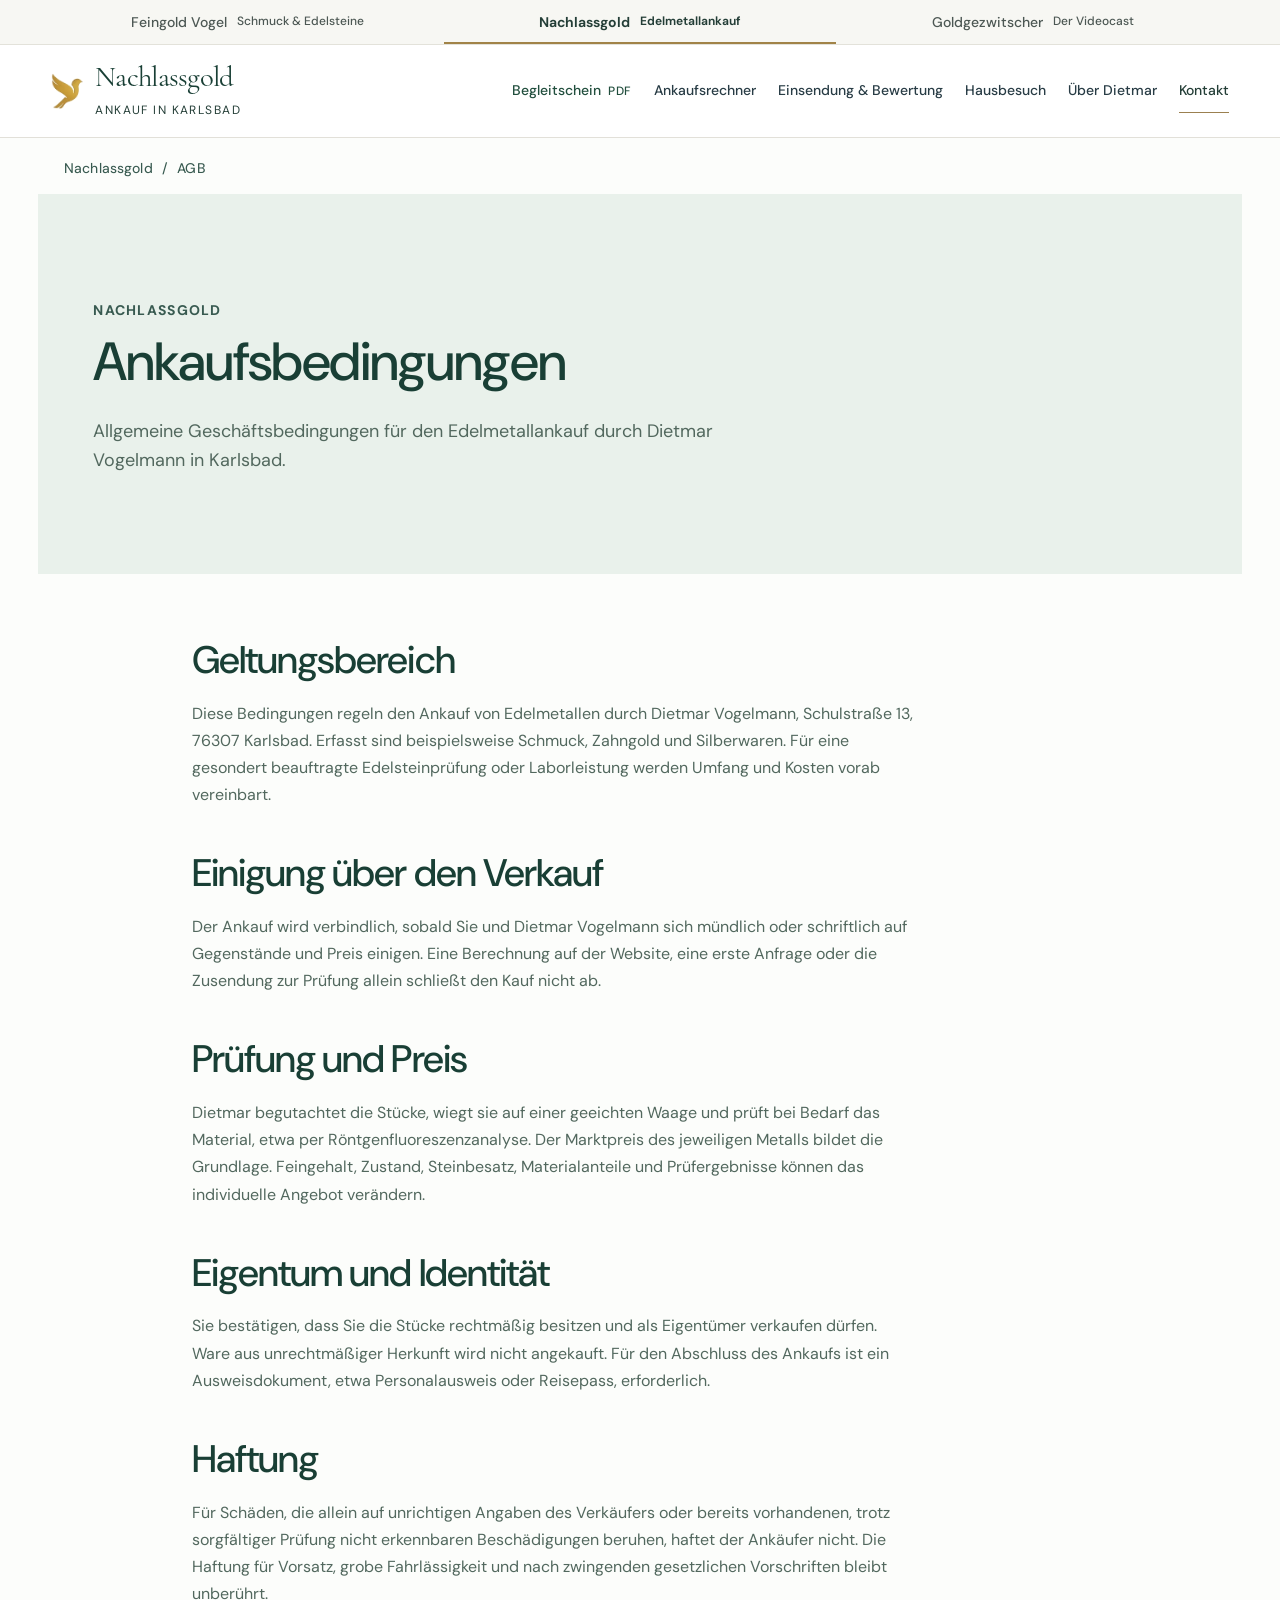
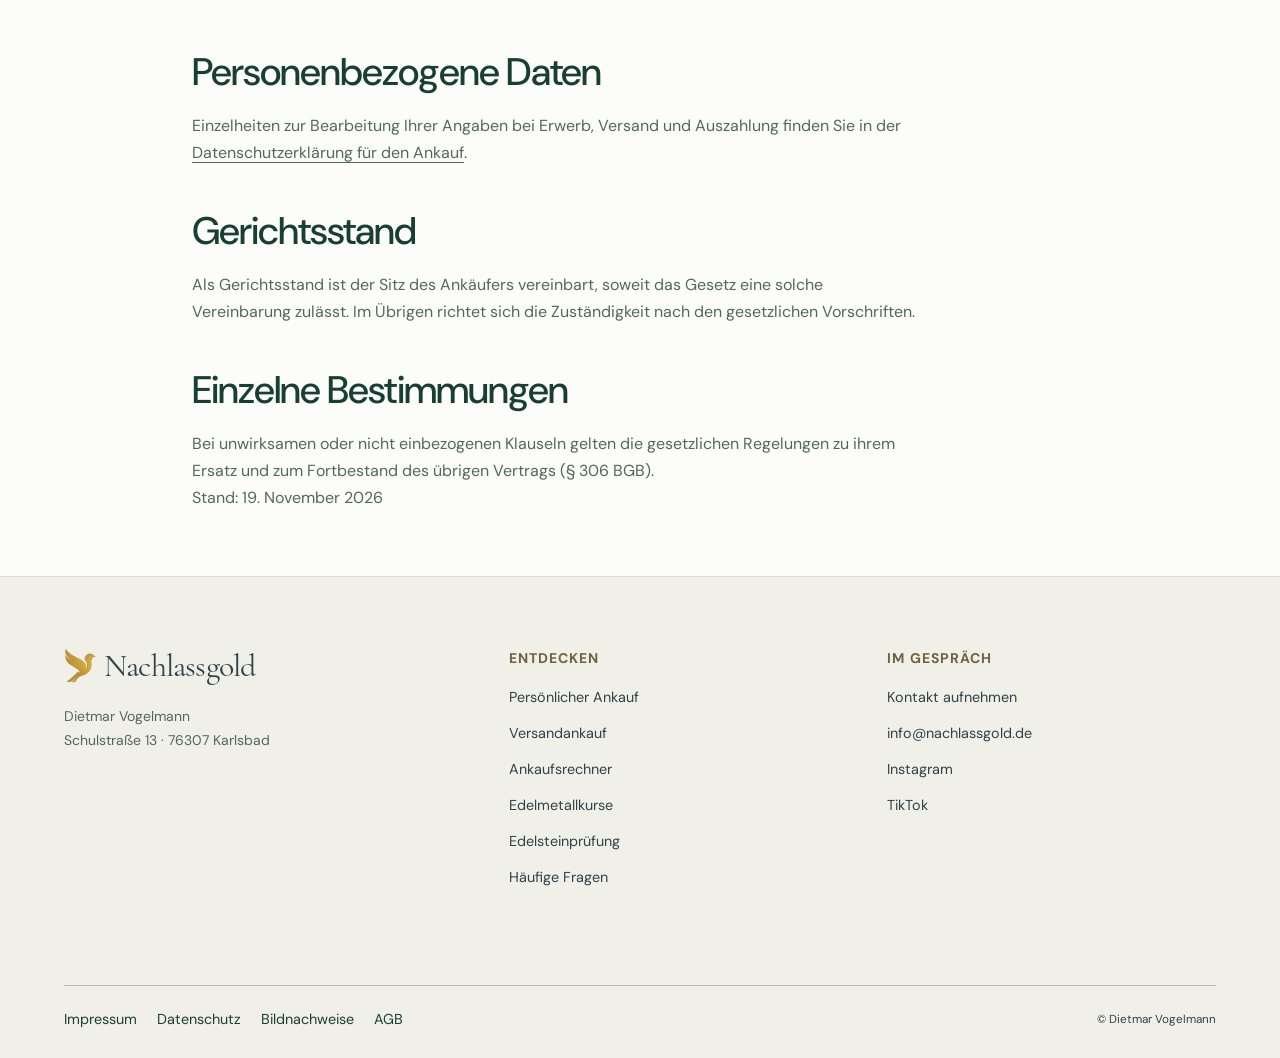
==== agb.html @ 08835f68 "Match logo subtitle typography and colour to Feingold Vogel; preserve brand wording" ====
<!doctype html>
<html lang="de"><head>
<meta charset="utf-8"><meta name="viewport" content="width=device-width,initial-scale=1">
<meta name="robots" content="noindex,nofollow"><meta name="referrer" content="no-referrer">
<meta http-equiv="x-dns-prefetch-control" content="off"><meta name="theme-color" content="#f8f6f1">
<meta http-equiv="Content-Security-Policy" content="default-src 'none'; media-src 'self'; img-src 'self'; style-src 'self'; script-src 'self'; connect-src 'self'; font-src 'self'; object-src 'none'; base-uri 'none'; form-action 'none'">
<title>AGB · Nachlassgold</title><meta name="description" content="Allgemeine Geschäftsbedingungen für den Edelmetallankauf durch Dietmar Vogelmann in Karlsbad.">
<link rel="stylesheet" href="assets/design.css">
<meta name="atelier-edition" content="atelier-v11">
<link rel="stylesheet" href="assets/haus-v3.css"><script src="assets/haus-v3.js?v=8" defer></script>
<link rel="icon" type="image/webp" href="assets/haus-vogel.webp">
<link rel="stylesheet" href="assets/journal-v4.css">
<link rel="stylesheet" href="assets/nachlass-v4.css">



<link rel="stylesheet" href="assets/hauslicht.css">
<link rel="stylesheet" href="assets/nachlass-v7.css?v=8">

<link rel="stylesheet" href="assets/family-v10.css?v=10"><link rel="stylesheet" href="assets/identity-v10.css?v=12"><script src="assets/experience-v10.js?v=10" defer></script>
</head><body class="nachlass page-agb journal-v4 hauslicht identity-v10">
<a class="skip" href="#inhalt">Zum Inhalt</a>
<header class="dv-head" data-dv-header="nachlassgold"><div class="dv-brandbar"><nav class="dv-worlds" aria-label="Die drei Marken von Dietmar Vogelmann"><a href="https://feingold-vogel.rateriser.tech/"><span>Feingold Vogel</span><small>Schmuck &amp; Edelsteine</small></a><a href="index.html" class="dv-active" aria-current="true"><span>Nachlassgold</span><small>Edelmetallankauf</small></a><a href="https://goldgezwitscher.rateriser.tech/"><span>Goldgezwitscher</span><small>Der Videocast</small></a></nav></div><div class="dv-core dv-inner"><a class="dv-logo" href="index.html" aria-label="Nachlassgold, zur Startseite"><img src="assets/haus-vogel.webp" width="77" height="85" alt=""><span><strong>Nachlassgold</strong><small>Ankauf in Karlsbad</small></span></a>
    <button class="dv-menu" type="button" aria-controls="dv-navigation" aria-expanded="false"><i aria-hidden="true"></i>Menü</button><nav class="dv-links" id="dv-navigation" aria-label="Hauptnavigation"><a href="downloads/versandbegleitschein.pdf" download aria-label="Begleitschein herunterladen (PDF)" class="dv-document">Begleitschein<span class="dv-pdf-label">PDF</span></a><a href="ankaufsrechner.html">Ankaufsrechner</a><a href="versandankauf.html">Einsendung &amp; Bewertung</a><a href="persoenlicher-ankauf.html#hausbesuch">Hausbesuch</a><a href="ueber-mich.html">Über Dietmar</a><a href="kontakt.html" class="dv-contact">Kontakt</a></nav></div></header>
<main id="inhalt"><div class="crumbbar"><nav class="crumbs" aria-label="Brotkrumen"><a href="index.html">Nachlassgold</a><span aria-hidden="true">/</span><span aria-current="page">AGB</span></nav></div>
<section class="page-intro"><div class="wrap"><p class="eyebrow">Nachlassgold</p><h1>Ankaufsbedingungen</h1><p class="lead">Allgemeine Geschäftsbedingungen für den Edelmetallankauf durch Dietmar Vogelmann in Karlsbad.</p></div></section>
<div class="section wrap editorial">
<section id="geltung"><h2>Geltungsbereich</h2>
<p>Diese Bedingungen regeln den Ankauf von Edelmetallen durch Dietmar Vogelmann, Schulstraße 13, 76307 Karlsbad. Erfasst sind beispielsweise Schmuck, Zahngold und Silberwaren. Für eine gesondert beauftragte Edelsteinprüfung oder Laborleistung werden Umfang und Kosten vorab vereinbart.</p>
</section>
<section id="einigung"><h2>Einigung über den Verkauf</h2>
<p>Der Ankauf wird verbindlich, sobald Sie und Dietmar Vogelmann sich mündlich oder schriftlich auf Gegenstände und Preis einigen. Eine Berechnung auf der Website, eine erste Anfrage oder die Zusendung zur Prüfung allein schließt den Kauf nicht ab.</p>
</section>
<section id="bewertung"><h2>Prüfung und Preis</h2>
<p>Dietmar begutachtet die Stücke, wiegt sie auf einer geeichten Waage und prüft bei Bedarf das Material, etwa per Röntgenfluoreszenzanalyse. Der Marktpreis des jeweiligen Metalls bildet die Grundlage. Feingehalt, Zustand, Steinbesatz, Materialanteile und Prüfergebnisse können das individuelle Angebot verändern.</p>
</section>
<section id="eigentum"><h2>Eigentum und Identität</h2>
<p>Sie bestätigen, dass Sie die Stücke rechtmäßig besitzen und als Eigentümer verkaufen dürfen. Ware aus unrechtmäßiger Herkunft wird nicht angekauft. Für den Abschluss des Ankaufs ist ein Ausweisdokument, etwa Personalausweis oder Reisepass, erforderlich.</p>
</section>
<section id="haftung"><h2>Haftung</h2>
<p>Für Schäden, die allein auf unrichtigen Angaben des Verkäufers oder bereits vorhandenen, trotz sorgfältiger Prüfung nicht erkennbaren Beschädigungen beruhen, haftet der Ankäufer nicht. Die Haftung für Vorsatz, grobe Fahrlässigkeit und nach zwingenden gesetzlichen Vorschriften bleibt unberührt.</p>
</section>
<section id="daten"><h2>Personenbezogene Daten</h2>
<p>Einzelheiten zur Bearbeitung Ihrer Angaben bei Erwerb, Versand und Auszahlung finden Sie in der <a href="datenschutz.html#ankauf">Datenschutzerklärung für den Ankauf</a>.</p>
</section>
<section id="gericht"><h2>Gerichtsstand</h2>
<p>Als Gerichtsstand ist der Sitz des Ankäufers vereinbart, soweit das Gesetz eine solche Vereinbarung zulässt. Im Übrigen richtet sich die Zuständigkeit nach den gesetzlichen Vorschriften.</p>
</section>
<section id="schluss"><h2>Einzelne Bestimmungen</h2>
<p>Bei unwirksamen oder nicht einbezogenen Klauseln gelten die gesetzlichen Regelungen zu ihrem Ersatz und zum Fortbestand des übrigen Vertrags (§ 306 BGB).</p>
</section>
<p class="note">Stand: <time datetime="2026-11-19">19. November 2026</time></p></div>

</main>
<footer class="site-footer"><div class="foot-inner">
<div class="foot-cols"><div><a class="foot-brand" href="index.html"><img src="assets/haus-vogel.webp" width="77" height="85" alt="">Nachlassgold</a><p class="foot-title">Dietmar Vogelmann<br>Schulstraße 13 · 76307 Karlsbad</p></div><div><p class="foot-heading">Entdecken</p><nav class="foot-links" aria-label="Themen"><a href="persoenlicher-ankauf.html">Persönlicher Ankauf</a><a href="versandankauf.html">Versandankauf</a><a href="ankaufsrechner.html">Ankaufsrechner</a><a href="edelmetallkurse.html">Edelmetallkurse</a><a href="edelsteine.html">Edelsteinprüfung</a><a href="fragen.html">Häufige Fragen</a></nav></div>
<div><p class="foot-heading">Im Gespräch</p><nav class="foot-links" aria-label="Kontakt und soziale Medien"><a href="kontakt.html">Kontakt aufnehmen</a><a href="mailto:info@nachlassgold.de">info@nachlassgold.de</a><a href="https://www.instagram.com/feingold_vogel/" rel="external noreferrer noopener">Instagram</a><a href="https://www.tiktok.com/@feingold.vogel" rel="external noreferrer noopener">TikTok</a></nav></div></div>
<div class="foot-base"><nav aria-label="Rechtliches"><a href="impressum.html">Impressum</a><a href="datenschutz.html">Datenschutz</a><a href="bildnachweise.html">Bildnachweise</a><a href="agb.html" aria-current="page">AGB</a></nav><small>© Dietmar Vogelmann</small></div></div></footer>
</body></html>
---- assets/design.css ----
:root{
  --paper:#f9f7f1;--panel:#efede4;--ink:#202923;--muted:#4e584f;--hair:#c9c8b9;
  --forest:#1c2a21;--gold:#d6b979;--link:#685020;--serif:Georgia,"Iowan Old Style","Times New Roman",serif;
  --sans:"Helvetica Neue",Arial,sans-serif;--width:min(87.5%,84rem);
  font-family:var(--sans);color:var(--ink);background:var(--paper);line-height:1.62;text-size-adjust:100%
}
*{box-sizing:border-box}
body,h1,h2,h3,p,figure,ul,ol,dl{margin:0}
body{font-size:1rem}
body.feingold{--paper:#faf7ef;--panel:#ede8db;--ink:#322f24;--muted:#58564a;--link:#704d25;--hair:#cec5b3}
img{display:block;max-width:100%}
a{color:inherit;text-underline-offset:.24em;text-decoration-thickness:1px}
button,select,input,textarea{font:inherit}
a,button,summary{touch-action:manipulation}
a:focus-visible,button:focus-visible,summary:focus-visible,input:focus-visible,select:focus-visible,textarea:focus-visible{outline:3px solid #a56f13;outline-offset:4px}
[hidden]{display:none!important}
::selection{background:#ddc896;color:#151913}
.skip{position:absolute;z-index:22;left:1rem;top:-8rem;padding:.75rem 1.25rem;background:white;color:#222}
.skip:focus{top:1rem}
.wrap,.mast,.family-inner,.crumbs,.foot-inner{width:var(--width);margin-inline:auto}
.family{background:#222d25;color:#f4f0e4;font-size:.72rem;letter-spacing:.025em}
.family-inner{min-height:32px;display:flex;justify-content:space-between;align-items:center;gap:1rem}
.family-links{display:flex;align-items:center;flex-wrap:wrap;gap:1.2rem}
.family a{text-decoration:none}.family a:hover{text-decoration:underline}.family .here{color:#e9cd8c}
.masthead{background:#fcfaf4;border-bottom:1px solid var(--hair);position:relative;z-index:3}
.mast{min-height:90px;display:flex;align-items:center;justify-content:space-between;gap:1.75rem}
.wordmark{display:inline-flex;align-items:center;flex-shrink:0;line-height:1;text-decoration:none}
.wordmark .name{font:normal clamp(1.55rem,2.75vw,2.65rem)/1 var(--serif);letter-spacing:-.072em}
.wordmark .name i{font-weight:400;color:#7e6939}
.wordmark .word-img{width:134px;height:54px;object-fit:contain;mix-blend-mode:multiply}
.mast nav{display:flex;align-items:center;gap:clamp(.8rem,1.8vw,2.15rem)}
.mast nav a{display:inline-flex;align-items:center;min-height:44px;text-decoration:none;white-space:nowrap;font-size:.88rem;font-weight:550}
.mast nav a:hover,.mast nav a[aria-current=page]{text-decoration:underline;text-underline-offset:.4rem}
.mast nav .nav-contact{margin-left:.1rem;padding:.35rem 1rem;min-height:39px;border:1px solid #9e9b86}
.mast nav .nav-contact:hover{background:var(--panel)}
.menu-button{color:var(--ink);background:transparent;border:1px solid var(--hair);padding:.5rem .85rem;display:none}
.menu-lines{width:17px;height:9px;display:inline-block;margin-right:.5rem;border-block:1.5px solid}
.crumbbar{background:var(--paper)}
.crumbs{display:flex;flex-wrap:wrap;gap:.58rem;align-items:center;padding-top:1.25rem;font-size:.75rem;color:var(--muted)}
.crumbs a{text-decoration:none}.crumbs a:hover{text-decoration:underline}
.eyebrow,.foot-heading{font-size:.72rem;letter-spacing:.15em;text-transform:uppercase;font-weight:700;line-height:1.55;color:var(--link)}
.eyebrow{display:flex;align-items:center;gap:.65rem}
.eyebrow:before{content:"";width:1.8rem;height:1px;flex-shrink:0;background:currentColor;opacity:.85}
h1,h2,h3{font-family:var(--serif);font-weight:400;text-wrap:balance}
h1{font-size:clamp(3.8rem,6.9vw,7.3rem);line-height:.96;letter-spacing:-.067em}
h2{font-size:clamp(2.15rem,3.9vw,4.05rem);line-height:1.06;letter-spacing:-.052em}
h3{font-size:clamp(1.5rem,2.2vw,2.2rem);line-height:1.13;letter-spacing:-.04em}
p,.lead,address{overflow-wrap:break-word}
p{max-width:66ch}
p+p,address+p{margin-top:1em}
address{font-style:normal}
.hero{display:grid;grid-template-columns:minmax(0,1fr) minmax(0,1fr);background:var(--forest);color:#f8f5e9;isolation:isolate}
.hero-copy{padding:clamp(3rem,5.4vw,6rem) clamp(1.7rem,4.2vw,5.2rem) clamp(3.5rem,6vw,6.8rem) max(6.25vw,calc((100vw - 84rem) / 2));align-self:center}
.hero h1{margin:.24em 0 .25em}
.hero h1 em{display:block;color:var(--gold);font-weight:400}
.hero .lead{font-size:clamp(1rem,1.3vw,1.22rem);max-width:36rem;color:#e0e4d8;line-height:1.58}
.hero .eyebrow{color:#e1c888}
.hero-image{min-width:0;min-height:clamp(29.5rem,39.6vw,42rem);position:relative;overflow:hidden}
.hero-image img{width:100%;height:100%;position:absolute;inset:0;object-fit:cover;object-position:center}
.feingold .hero{background:#ebe5d6;color:#302e23}
.feingold .hero h1 em{color:#6b5a36}
.feingold .hero .lead{color:#514f42}
.feingold .hero .eyebrow{color:#705429}
.feingold .hero-image{margin:1.35rem 1.35rem 1.35rem 0;min-height:clamp(27rem,36.6vw,39rem)}
.feingold .hero-image:after{content:"";pointer-events:none;position:absolute;inset:.5rem;border:1px solid #fff8df65}
.actions{display:flex;align-items:center;gap:1.35rem;flex-wrap:wrap}
.hero .actions,.page-intro .actions{margin-top:1.65rem}
.button,.textlink,.card span.textlink{font:600 .91rem/1.3 var(--sans)}
.button{display:inline-flex;align-items:center;justify-content:center;gap:.9em;background:#263a2b;color:#fffaf0;border:1px solid #263a2b;padding:.83rem 1.14rem;text-decoration:none;cursor:pointer;min-height:46px}
.button:after{content:"→";font-size:1.12em;font-weight:400;line-height:1}
.button:hover{background:#414e39;border-color:#414e39}
.nachlass .hero .button{background:#e1c487;color:#20291f;border-color:#e1c487}
.nachlass .hero .button:hover{background:#f3dba7}
.textlink{color:var(--link);text-decoration:underline;text-underline-offset:.28rem}
.hero .textlink{color:inherit}.textlink:hover,.editorial a:hover{text-decoration-thickness:2px}
.textlink:after{content:" ↗";font-size:.95em}
.crumbbar+.page-intro,.page-intro{background:var(--paper);border-bottom:1px solid var(--hair)}
.page-intro .wrap{padding-block:clamp(2rem,4.2vw,4.8rem) clamp(2.8rem,5.4vw,5.4rem)}
.page-intro h1{margin:.19em 0 .25em;max-width:23ch;font-size:clamp(3rem,6.1vw,6.4rem);overflow-wrap:break-word}
.page-intro .lead{font-size:clamp(1.03rem,1.6vw,1.38rem);line-height:1.52;max-width:60ch;color:var(--muted)}
.section{padding-block:clamp(3.3rem,6.7vw,7rem)}
.section>.eyebrow+h2,.split .eyebrow+h2,.editorial .eyebrow+h2{margin:.28em 0 .45em}
.section>h2{max-width:25ch}
.section h2+p,.section h3+p,.section p+.actions,.section p+.textlink,.section p+.button,.section address+.textlink{margin-top:1.1rem}
.section p+.textlink{display:inline-block}
.section p+.button{display:inline-flex}
.section p{color:var(--muted)}
.section p.eyebrow{color:var(--link)}
.band{background:var(--panel);border-block:1px solid var(--hair)}
.split{display:grid;grid-template-columns:minmax(0,1fr) minmax(0,1fr);gap:clamp(2.5rem,7.8vw,8.2rem);align-items:center}
.split>div,.cards>*{min-width:0}
.photo{position:relative;min-width:0}
.photo img{width:100%;height:clamp(19rem,33vw,36rem);object-fit:cover}
.photo figcaption{margin:.65rem 0 0;font-size:.8rem;color:var(--muted)}
.photo.portrait,.photo:has(img[src*="dietmar-im-anzug"]){background:radial-gradient(ellipse at 45% 42%,#cdbd99,#908266)}
.photo img[src*="dietmar-im-anzug"]{object-fit:contain;object-position:50% 100%}
.photo img[src*="dietmar-am-mikrofon"]{object-position:50% 29%}
.page-saphirkette .photo img,.page-schmuck .photo img[src*="saphirkette"]{height:clamp(24rem,42vw,44rem);object-fit:contain;background:#62676a}
.cards{display:grid;grid-template-columns:repeat(auto-fit,minmax(min(100%,15rem),1fr));gap:clamp(1.1rem,2vw,2.2rem);margin-top:2.15rem}
.card{position:relative;border:1px solid var(--hair);padding:clamp(1.2rem,2.5vw,2.4rem);background:var(--paper);color:inherit;display:flex;flex-direction:column;align-items:flex-start;gap:.85rem;text-decoration:none}
.card:has(>img){padding:0;overflow:hidden}
.card>img{width:100%;aspect-ratio:1.55;object-fit:cover;transition:transform .35s ease}
.card>div{padding:0 clamp(1.1rem,2vw,2rem) clamp(1.3rem,2.3vw,2.3rem);flex:1;display:flex;flex-direction:column;align-items:start;gap:.85rem}
.card>div h3{margin-top:.45rem}
.section .card h3+p,.card p{margin:0}
.card .textlink{margin-top:auto;padding-top:.5rem;display:inline-block}
a.card:hover{border-color:#847348}
a.card:hover h3{text-decoration:underline;text-underline-offset:.18em;text-decoration-thickness:1px}
a.card:hover img{transform:scale(1.015)}
.editorial{max-width:56rem}
.editorial>section+section,.editorial>h2:not(:first-child){margin-top:2.75rem}
.editorial>p+h2{margin-top:2.8rem}
.editorial section h2,.editorial section h3{margin-bottom:.7rem}
.editorial>section>h2,.editorial>h2:first-child{font-size:clamp(1.8rem,3.2vw,3.1rem)}
.editorial ul,.editorial ol{padding-left:1.3rem}
.editorial li+li{margin-top:.5rem}
.steps{list-style:decimal-leading-zero;display:grid;grid-template-columns:repeat(2,minmax(0,1fr));gap:2rem 5%;padding:0;counter-reset:step;margin-top:2rem}
.steps li{list-style:none;position:relative;padding:1.6rem 0 0 3.25rem;border-top:1px solid var(--hair);counter-increment:step}
.steps li:before{content:counter(step,decimal-leading-zero);position:absolute;left:0;top:1.5rem;color:var(--link);font:italic 1.6rem var(--serif)}
.table-wrap{overflow-x:auto;margin-block:1.5rem;border-top:1px solid var(--hair)}
table{border-collapse:collapse;width:100%;font-size:.92rem;text-align:left}
td,th{padding:.75rem .5rem;border-bottom:1px solid var(--hair);vertical-align:top}
td:last-child{text-align:right}caption{text-align:left;font-weight:600;padding:.85rem .5rem}
.note{font-size:.85rem;color:var(--muted)}
.faq{border-bottom:1px solid var(--hair);padding-block:.9rem}
.faq:first-child{border-top:1px solid var(--hair)}
.faq summary{padding:.4rem 2rem .4rem 0;font:bold 1.13rem/1.4 var(--sans);cursor:pointer;list-style:none;position:relative}
.faq summary::-webkit-details-marker{display:none}
.faq summary:after{content:"+";position:absolute;right:.25rem;color:var(--link);font:normal 1.5rem/1 var(--sans)}
.faq[open] summary:after{content:"−"}
.faq p{margin:.6rem 0}
.site-footer{background:#222c24;color:#edeadf}
.foot-inner{padding:clamp(2.5rem,5vw,5.5rem) 0 1.6rem}
.foot-cols{display:grid;grid-template-columns:1.25fr 1fr 1fr;gap:7%}
.foot-brand{font:normal clamp(2.15rem,3.8vw,3.8rem)/1.1 var(--serif);letter-spacing:-.058em;text-decoration:none}
.foot-title{font-size:.88rem;margin-top:.75rem;color:#d5d8c8}
.foot-heading{color:#d9c18a;margin-bottom:.65rem}
.foot-links{display:grid;gap:.18rem}
.foot-links a,.foot-base a{color:inherit;text-decoration:none;font-size:.87rem;width:fit-content}
.foot-links a:hover,.foot-base a:hover{text-decoration:underline}
.foot-base{display:flex;justify-content:space-between;align-items:center;gap:1rem;flex-wrap:wrap;border-top:1px solid #62705f;margin-top:2.6rem;padding-top:1.3rem}
.foot-base nav{display:flex;gap:1.25rem;flex-wrap:wrap}
.foot-base small{color:#c8cebf}
@media(max-width:900px){
 .mast{min-height:74px;flex-wrap:wrap;gap:0}
 .menu-button:not([hidden]){display:inline-flex;align-items:center;min-height:42px}
 .mast nav{width:100%;flex-wrap:wrap;gap:.5rem 1.5rem;padding:0 0 1rem}
 html.has-menu .mast nav:not(.is-open){display:none}
 .mast nav.is-open{display:grid;grid-template-columns:repeat(2,minmax(0,1fr));border-top:1px solid var(--hair);padding-top:.55rem}
 .mast nav.is-open a{padding:.4rem 0}
 .mast nav.is-open .nav-contact{border:0;margin:0}
 .hero-copy{padding-right:1.55rem}
 .actions{gap:1rem}
}
@media(max-width:700px){
 :root{--width:90%}
 .family-inner{min-height:30px}.family-links{gap:.8rem}.family-inner>span{display:none}
 .family-inner{justify-content:center}
 .mast{min-height:64px}.wordmark .word-img{width:106px;height:46px}.wordmark .name{font-size:1.95rem}
 .hero{grid-template-columns:1fr}
 .hero-copy{padding:2.65rem 5% 2.6rem}
 .hero .lead{max-width:41ch}.hero h1{font-size:clamp(3.3rem,11.2vw,5.2rem)}
 .hero-image,.feingold .hero-image{height:auto;min-height:0;aspect-ratio:1.92}
 .hero-image img{object-position:50% 55%}.feingold .hero-image{margin:0 5% 1.2rem}
 .split,.steps{grid-template-columns:1fr}
 .split{gap:2rem}
 .cards{grid-template-columns:1fr}
 .card:has(>img){display:grid;grid-template-columns:34% 1fr;gap:0}
 .card>img{height:100%;min-height:10rem;aspect-ratio:auto}
 .card>div{padding:1rem .9rem}
 .card>div h3{margin:0}
 .section{padding-block:3rem}
 .page-intro .wrap{padding-block:2.35rem}
 .photo img{height:clamp(15rem,78vw,27rem)}
 .foot-cols{grid-template-columns:repeat(2,minmax(0,1fr));gap:1.6rem 1rem}
 .foot-cols>div:first-child{grid-column:1/-1}
 .foot-base{display:block}.foot-base nav{margin:0 0 .75rem}
}
@media(max-width:365px){
 .card:has(>img){display:flex}.card>img{height:9rem;min-height:0}.foot-cols{grid-template-columns:1fr}
 .mast nav.is-open{grid-template-columns:1fr}
 .family-links{gap:.6rem}
}
@media(prefers-reduced-motion:reduce){*,*:before,*:after{scroll-behavior:auto!important;transition:none!important}}
.textlink:after{content:"";display:inline-block;width:.43em;height:.43em;border-top:1px solid currentColor;border-right:1px solid currentColor;transform:rotate(45deg);vertical-align:.12em;margin-left:.35em}
body.nachlass [data-rate-ticker]{padding:1rem max(6.25%,calc((100% - 84rem)/2));border-bottom:1px solid var(--hair);background:#ede9db}
body.nachlass .ng-ticker-link{margin-left:auto}
.hero-image figcaption{position:absolute;right:1rem;bottom:1rem;z-index:1;background:#221f18d9;color:#fff8ed;font-size:.68rem;letter-spacing:.045em;padding:.18rem .5rem}
@media(max-width:700px){body.nachlass [data-rate-ticker]{padding:.85rem 5%}}
---- assets/haus-v3.css ----
:root {
  --haus-ink:#242420; --haus-paper:#fbf9f3; --haus-gold:#ad8b53; --haus-hair:#d8d1c2;
  --haus-serif:"Iowan Old Style","Palatino Linotype",Palatino,Georgia,serif;
  --haus-sans:"Helvetica Neue",Helvetica,Arial,sans-serif;
}
header.dv-head, .dv-head * {box-sizing:border-box}
header.dv-head {position:relative;z-index:5;background:var(--haus-paper);color:var(--haus-ink);font:400 16px/1.35 var(--haus-sans);border-bottom:1px solid var(--haus-hair)}
.dv-head a,.dv-head button {color:inherit;font-family:inherit}
.dv-head a{text-decoration:none}
.dv-inner {width:min(90%,86rem);margin-inline:auto}
.dv-top {background:#232421;color:#ece9dd}
.dv-top .dv-inner {min-height:31px;display:flex;justify-content:space-between;align-items:center;gap:12px}
.dv-location {font:500 .64rem/1.1 var(--haus-sans);text-transform:uppercase;letter-spacing:.18em;white-space:nowrap}
.dv-head .dv-worlds {display:flex;align-items:stretch;gap:clamp(.95rem,2vw,2.1rem);line-height:1}
.dv-head .dv-worlds a {position:relative;color:#e9e5da;font-size:.72rem;display:inline-flex;align-items:center;min-height:31px}
.dv-head .dv-worlds a.dv-active {color:#f1d79b}
.dv-worlds a.dv-active::after {content:"";position:absolute;left:0;right:0;bottom:0;height:2px;background:#cba35d}
.dv-head .dv-worlds a:hover,.dv-links a:hover {text-decoration:underline;text-underline-offset:.31em}
.dv-core {display:flex;justify-content:space-between;align-items:center;gap:1.6rem;min-height:78px;position:relative}
.dv-logo {display:flex;align-items:center;gap:.67rem;flex:none}
.dv-logo img {width:40px;height:45px;max-width:none;object-fit:contain}
.dv-logo>span {display:flex;flex-direction:column;gap:.29rem}
.dv-logo strong {font:500 clamp(1.36rem,2.2vw,2.22rem)/.99 var(--haus-serif);letter-spacing:-.046em;white-space:nowrap}
.dv-logo small {font:600 .56rem/1.2 var(--haus-sans);letter-spacing:.17em;text-transform:uppercase;color:#66573c}
.dv-head .dv-links {display:flex;gap:clamp(.78rem,1.7vw,1.65rem);align-items:center;font-size:.855rem}
.dv-links a {display:flex;align-items:center;min-height:44px;white-space:nowrap}
.dv-links a[aria-current="page"] {text-decoration:underline;text-underline-offset:.37em}
.dv-links a.dv-contact {border:1px solid #9e9172;min-height:38px;padding:.45rem .85rem}
.dv-menu {border:1px solid #9f937c;border-radius:0;background:transparent;padding:.62rem .82rem;min-height:42px;cursor:pointer;display:none;align-items:center;gap:.5rem;font:550 .8rem/1 var(--haus-sans)}
.dv-menu i {display:block;width:15px;height:7px;border-block:1px solid}
.dv-head a:focus-visible,.dv-head button:focus-visible,.dv-atlas-call a:focus-visible {outline:2px solid #b58d40;outline-offset:3px}
.dv-atlas-call {width:min(87.5%,78rem);margin:clamp(2.5rem,6vw,6rem) auto;display:flex;gap:2rem;align-items:center;justify-content:space-between;border-block:1px solid #c2b298;padding:clamp(1.45rem,4vw,3rem) 0;color:#382f27}
.dv-atlas-call h2 {font:400 clamp(1.85rem,3.4vw,3.5rem)/1.05 var(--haus-serif);letter-spacing:-.045em;margin:0 0 .53rem}
.dv-atlas-call p {margin:0;max-width:52ch;font:400 .97rem/1.55 var(--haus-sans)}
.dv-atlas-call a {font:600 .87rem/1.3 var(--haus-sans);white-space:nowrap;text-decoration:underline;text-underline-offset:.3em;color:inherit}
@media(max-width:980px){
  .dv-core {flex-wrap:wrap;min-height:64px;gap:0;padding-block:.55rem}
  .dv-js .dv-menu {display:inline-flex}
  .dv-js .dv-links:not(.dv-open) {display:none}
  .dv-head .dv-links {width:100%;flex-wrap:wrap;gap:0 1.2rem;border-top:1px solid var(--haus-hair);margin-top:.65rem;padding:.35rem 0}
  .dv-head.dv-js .dv-links.dv-open {display:grid;grid-template-columns:repeat(2,1fr)}
  .dv-head .dv-links .dv-contact {padding:0;border:0;min-height:44px}
  .dv-logo img {width:33px;height:39px}
}
@media(max-width:580px){
  .dv-inner {width:90%}
  .dv-location {display:none}
  .dv-head .dv-worlds {justify-content:space-between;width:100%;gap:.35rem}
  .dv-logo strong {font-size:1.52rem}
  .dv-core {min-height:62px}
  .dv-atlas-call {align-items:start;flex-direction:column;gap:1rem}
}
---- assets/journal-v4.css ----
:root{
  --v-paper:#f7f1e8;--v-ink:#1c1b1a;--v-stone:#4a4741;--v-rule:#e1dcd3;--v-brass:#836134;--v-white:#fffdf9;
  --v-ser:"Cormorant Garamond","Iowan Old Style",Georgia,serif;--v-sans:"DM Sans","Helvetica Neue",Arial,sans-serif;
  --haus-serif:var(--v-ser);--haus-sans:var(--v-sans);--haus-gold:var(--v-brass);--haus-paper:var(--v-paper);--haus-hair:var(--v-rule);--haus-ink:var(--v-ink);
}
body.journal-v4{
  --serif:var(--v-ser);--sans:var(--v-sans);--paper:var(--v-paper);--ink:var(--v-ink);--muted:var(--v-stone);
  --hair:var(--v-rule);--panel:#eee7da;--link:#704f28;--width:min(90%,87rem);
  font-family:var(--v-sans);color:var(--v-ink);background:var(--v-paper);font-optical-sizing:auto;
}
.journal-v4 :where(button,input,textarea,select){font-family:var(--v-sans)}
.journal-v4 :where(h1,h2,h3){font-family:var(--v-ser);font-weight:400}
.journal-v4 ::selection{background:#dec99d;color:#292318}
.journal-v4 .dv-head{background:var(--v-paper);border-bottom-color:#dcd3c3}
.journal-v4 .dv-inner{width:min(90%,87rem)}
.journal-v4 .dv-top{background:#eee7db;color:#332f2a;border-bottom:1px solid #dfd7c8}
.journal-v4 .dv-top .dv-inner{min-height:33px}
.journal-v4 .dv-head .dv-location{font:550 .77rem/1.25 var(--v-sans);letter-spacing:.035em;text-transform:none}
.journal-v4 .dv-head .dv-worlds a{min-height:33px;color:#514c45;font:500 .77rem/1.3 var(--v-sans)}
.journal-v4 .dv-head .dv-worlds a.dv-active{color:#252019}
.journal-v4 .dv-worlds a.dv-active::after{background:#94703c}
.journal-v4 .dv-core{min-height:76px}
.journal-v4 .dv-logo{gap:.78rem}
.journal-v4 .dv-logo img{width:37px;height:42px;mix-blend-mode:multiply}
.journal-v4 .dv-logo strong{font:400 clamp(1.9rem,2.3vw,2.55rem)/.92 var(--v-ser);letter-spacing:-.025em}
.journal-v4 .dv-logo small{font:550 .69rem/1.17 var(--v-sans);letter-spacing:.05em;text-transform:none;color:#5a5144}
.journal-v4 .dv-head .dv-links{font-size:.91rem;gap:clamp(1rem,1.9vw,2.1rem)}
.journal-v4 .dv-links .dv-contact,.journal-v4 .dv-menu{border:1px solid #9c9180;border-radius:99px;min-height:42px;padding:.55rem 1.15rem}
.journal-v4 .dv-links .dv-contact:hover,.journal-v4 .dv-menu:hover{background:#e9e1d4;color:var(--v-ink)}
.journal-v4 .dv-links a[aria-current=page]{text-decoration-color:#876532}
.journal-v4 :where(a,button,input,select,textarea,summary):focus-visible{outline:3px solid #9a6b20;outline-offset:4px}
.journal-v4 .crumbs{font:450 .8rem/1.55 var(--v-sans);color:#514a40;letter-spacing:.01em}
.journal-v4 :is(.page-intro,.crumbbar+.page-intro,.legal-intro){background:var(--v-paper);border-bottom-color:var(--v-rule)}
.journal-v4 :is(.page-intro .wrap,.legal-intro .inner){padding-block:clamp(2.5rem,6vw,6rem)}
.journal-v4 :is(.page-intro,.legal-intro) h1{font:400 clamp(3.6rem,7.7vw,7.2rem)/.98 var(--v-ser);letter-spacing:-.042em;max-width:22ch}
.journal-v4 :is(.page-intro,.legal-intro) .lead,.journal-v4 .legal-intro .inner>p:last-child{color:var(--v-stone);font:400 clamp(1rem,1.5vw,1.24rem)/1.54 var(--v-sans)}
.journal-v4 .page-intro.atelier-intro :is(.lead,h1){color:inherit}
.journal-v4 :is(.editorial,.legal-content){line-height:1.65;font-size:clamp(1rem,1.12vw,1.14rem)}
.journal-v4 :is(.editorial,.legal-content) h2{font-family:var(--v-ser);letter-spacing:-.025em;line-height:1.1}
.journal-v4 .section h2,.journal-v4 .band h2{letter-spacing:-.03em}
.journal-v4 .eyebrow,.journal-v4 .eyeline,.journal-v4 .foot-heading{font-family:var(--v-sans);font-size:.77rem;letter-spacing:.13em}
.journal-v4 .section .card{border:1px solid var(--v-rule);border-radius:24px;background:var(--v-white);color:var(--v-ink)}
.journal-v4 .card:hover{border-color:#a39178}
.journal-v4 .section .photo{border-radius:24px;overflow:hidden}
.journal-v4 :is(.section,.band,.page-intro) a.button{border-radius:9999px;padding:.8rem 1.4rem;min-height:46px;font:600 .95rem/1.35 var(--v-sans)}
.journal-v4 :is(.section,.band,.page-intro) a.button:not(.ghost){background:var(--v-ink);border-color:var(--v-ink);color:var(--v-white)}
.journal-v4 :is(.section,.band,.page-intro) a.button:not(.ghost):hover{background:var(--v-stone);border-color:var(--v-stone)}
.journal-v4 .dv-atlas-call{width:min(90%,87rem);border-color:#cec4b4;padding-block:clamp(1.5rem,4.5vw,4.2rem)}
.journal-v4 .dv-atlas-call h2{font-family:var(--v-ser);font-weight:400;letter-spacing:-.025em}
.journal-v4 .dv-atlas-call a{border:1px solid #978a77;text-decoration:none;border-radius:99px;padding:.85rem 1.2rem}
.journal-v4 :is(.site-footer,.journal-footer){background:#1c1b1a;color:#f7f1e8}
.journal-v4 .site-footer .foot-inner{padding:clamp(2.45rem,5.5vw,5.1rem) 0 1.65rem}
.journal-v4 .foot-brand,.journal-v4 footer a.foot-title{display:inline-flex;align-items:center;gap:.65rem;color:#f7f1e8;font:400 clamp(2.2rem,3.35vw,3.75rem)/1.05 var(--v-ser);letter-spacing:-.025em}
.journal-v4 .foot-brand img,.journal-v4 footer a.foot-title img{width:31px;height:36px;object-fit:contain}
.journal-v4 .site-footer .foot-title{color:#ded8ce}
.journal-v4 .foot-heading{color:#e7cf99}
.journal-v4 .foot-links a,.journal-v4 .foot-base a{color:inherit;font-family:var(--v-sans);font-size:.9rem}
.journal-v4 .foot-links a{padding-block:.18rem}
.journal-v4 .foot-base{border-color:#5a564f}
.journal-v4 .foot-base small{color:#dbd5cc}
@media(max-width:980px){
  .journal-v4 .dv-core{min-height:66px}
  .journal-v4 .dv-head .dv-links{gap:0 1rem}
  .journal-v4 .dv-head .dv-links .dv-contact{padding:0;border:0;min-height:44px}
}
@media(max-width:580px){
  .journal-v4 .dv-head .dv-worlds a{font-size:.77rem;min-height:32px}
  .journal-v4 .dv-core{min-height:65px}
  .journal-v4 .dv-logo img{width:29px;height:36px}
  .journal-v4 .dv-logo strong{font-size:1.88rem}
  .journal-v4 .dv-logo small{font-size:.64rem}
  .journal-v4 .dv-menu{font-size:.86rem}
}
@media print{.journal-v4 .dv-head{display:none}}
---- assets/nachlass-v4.css ----
/* Nachlassgold — warm paper, forest green and polished brass. */
body.nachlass {
  --ng4-paper: #f7f1e8;
  --ng4-ink: #1c1b1a;
  --ng4-stone: #4a4741;
  --ng4-forest: #224228;
  --ng4-line: #e1dcd3;
  --ng4-sage: #ced4b8;
  --ng4-white: #fffdf9;
  --ng4-radius: 24px;
  --serif: var(--v-ser, Georgia, serif);
  --sans: var(--v-sans, Arial, sans-serif);
  --paper: var(--ng4-paper);
  --panel: #ecebe1;
  --ink: var(--ng4-ink);
  --muted: var(--ng4-stone);
  --hair: var(--ng4-line);
  --link: var(--ng4-forest);
  background: var(--ng4-paper);
  color: var(--ng4-ink);
}

.nachlass .ngw-hero {
  background: var(--ng4-paper);
  color: var(--ng4-ink);
  overflow: visible;
}
.nachlass .ngw-hero::before { content: none; }
.nachlass .ngw-grid {
  display: grid;
  grid-template-columns: minmax(0, .83fr) minmax(0, 1.17fr);
  align-items: center;
  width: min(91.7%, 94rem);
  margin: 0 auto;
  padding-block: clamp(2.1rem, 3.75vw, 4.2rem) clamp(2.6rem, 4.35vw, 4.8rem);
  gap: clamp(1.6rem, 5.2vw, 6.8rem);
}
.nachlass .ngw-copy { padding-left: clamp(0rem, .85vw, 1rem); }
.nachlass .ngw-hero .ngw-eyebrow {
  gap: .7rem;
  margin-bottom: clamp(1rem, 2vw, 2.1rem);
  font: 650 .75rem/1.3 var(--sans);
  letter-spacing: .08em;
  color: var(--ng4-forest);
}
.nachlass .ngw-eyebrow span {
  width: .58rem;
  height: .58rem;
  border: 0;
  border-radius: 50%;
  background: var(--ng4-forest);
}
.nachlass .ngw-hero h1 {
  font: 300 clamp(4.5rem, 7.75vw, 7.8rem)/.96 var(--serif);
  letter-spacing: -.048em;
  color: var(--ng4-ink);
}
.nachlass .ngw-hero h1 em {
  color: var(--ng4-forest);
  font-style: italic;
  font-weight: inherit;
}
.nachlass .ngw-hero .ngw-intro {
  max-width: 36ch;
  margin-top: clamp(1.15rem, 2vw, 1.8rem);
  color: var(--ng4-stone);
  font: 400 clamp(1rem, 1.38vw, 1.25rem)/1.53 var(--sans);
}
.nachlass .ngw-actions {
  margin-top: clamp(1.3rem, 2.2vw, 2.25rem);
  gap: .6rem 1.25rem;
}
.nachlass .ngw-actions a { font: 600 .96rem/1.3 var(--sans); }
.nachlass .ngw-sell,
.nachlass main .button {
  justify-content: center;
  min-height: 46px;
  padding: .74rem 1.38rem;
  color: #fffdf9;
  background: var(--ng4-ink);
  border: 1px solid var(--ng4-ink);
  border-radius: 999px;
  text-decoration: none;
}
.nachlass .ngw-sell:hover,
.nachlass main .button:hover {
  color: #fffdf9;
  background: var(--ng4-forest);
  border-color: var(--ng4-forest);
}
.nachlass .ngw-sell span { display: none; }
.nachlass .ngw-calc {
  display: inline-flex;
  align-items: center;
  min-height: 44px;
  color: var(--ng4-ink);
  text-decoration-color: #777267;
  text-underline-offset: .31em;
}
.nachlass .ngw-calc:hover { color: var(--ng4-forest); }
.nachlass .ngw-copy :focus-visible { outline: 2px solid var(--ng4-forest); outline-offset: 4px; }

.nachlass .ngw-figure {
  --ng4-case: #224228;
  --ng4-bright: #f7f1e8;
  margin: 0;
  isolation: isolate;
  overflow: hidden;
  border: 1px solid #24402b;
  border-radius: clamp(24px, 3.1vw, 48px);
  background: var(--ng4-case);
  color: var(--ng4-bright);
}
.nachlass .ngw-figure::before {
  content: "";
  position: absolute;
  z-index: -1;
  inset: 0;
  border-radius: inherit;
  pointer-events: none;
  background: radial-gradient(ellipse at 49% 39%, #455742, transparent 64%), linear-gradient(180deg, #2b4932, #1c3523 95%);
}
.nachlass .ngw-scale {
  display: block;
  position: relative;
  width: 100%;
  max-width: none;
  height: auto;
  margin: -2.3% 0 -1.15%;
}
.nachlass .ngw-console {
  gap: .55rem 1rem;
  margin-inline: clamp(1rem, 2vw, 2rem);
  padding: clamp(.65rem, 1vw, .95rem) 0 clamp(.9rem, 1.4vw, 1.35rem);
  border-top: 1px solid #f7f1e849;
}
.nachlass .ngw-readout { gap: .23rem; }
.nachlass .ngw-readout > span {
  color: #d7ddc9;
  font: 600 .71rem/1.3 var(--sans);
  letter-spacing: .075em;
}
.nachlass .ngw-readout i { color: #e6d6b1; }
.nachlass .ngw-readout strong {
  color: #fff9e9;
  font: 400 clamp(1.1rem, 1.6vw, 1.55rem)/1.17 var(--serif);
  letter-spacing: -.015em;
}
.nachlass .ngw-inputs { gap: clamp(.36rem, .8vw, .85rem); }
.nachlass .ngw-masses {
  gap: 1px;
  padding: 2px;
  border: 1px solid #d9ddbe68;
  border-radius: 999px;
}
.nachlass .ngw-masses button,
.nachlass .ngw-motion {
  min-width: 42px;
  min-height: 42px;
  border: 1px solid transparent;
  border-radius: 999px;
  color: #f7f1e8;
  font-family: var(--sans);
}
.nachlass .ngw-masses button[aria-pressed="true"] { color: var(--ng4-forest); background: var(--ng4-paper); border-color: var(--ng4-paper); }
.nachlass .ngw-masses button:not([aria-pressed="true"]):hover,
.nachlass .ngw-motion:hover { color: white; background: #f7f1e825; }
.nachlass .ngw-motion { border-color: #d9ddbe68; }
.nachlass .ngw-figure :focus-visible { outline: 2px solid #f9e4a8; outline-offset: 3px; }

.nachlass main > [data-rate-ticker] {
  --ng-ink: var(--ng4-ink);
  --ng-muted: var(--ng4-stone);
  color: var(--ng4-ink);
  background: #eaece1;
  border-block: 1px solid #d9ddce;
  padding: .95rem max(4.15%, calc((100% - 94rem) / 2));
}
.nachlass .ng-ticker-label,
.nachlass .ng-ticker-date,
.nachlass .ng-ticker-link { font-family: var(--sans); }
.nachlass .ng-ticker-value { font: 500 1.4rem/1 var(--serif); color: var(--ng4-forest); }
.nachlass .ng-paths { background: var(--ng4-paper); color: var(--ng4-ink); }
.nachlass .ng-paths-inner { align-items: center; }
.nachlass .ng-paths-plate,
.nachlass main .photo img,
.nachlass main .photo.portrait { border-radius: var(--ng4-radius); }
.nachlass .ng-paths-index h2 {
  max-width: 15ch;
  font: 300 clamp(2.6rem, 4.55vw, 5rem)/1.03 var(--serif);
  letter-spacing: -.045em;
}
.nachlass .ng-paths-index h2 em { color: var(--ng4-forest); }
.nachlass .ng-paths-index nav,
.nachlass .ng-paths-index nav a { border-color: var(--ng4-line); }
.nachlass .ng-paths-index nav a { padding-block: 1rem; }
.nachlass .ng-paths-index nav span { color:var(--ng4-ink); font: 400 clamp(1.4rem, 2.1vw, 2.1rem)/1.15 var(--serif); }
.nachlass .ng-paths-index nav small { color: var(--ng4-stone); }
.nachlass .ng-paths-index a::after { border-color: var(--ng4-forest); }

.nachlass main .atelier-intro {
  --ng4-intro-radius: clamp(1.5rem, 2.55vw, 2.5rem);
  grid-template-columns: minmax(0,1.03fr) minmax(0,.97fr);
  gap: clamp(1.25rem, 4vw, 5rem);
  align-items: stretch;
  min-height: clamp(19rem, 26vw, 27rem);
  padding: clamp(1.4rem, 3.2vw, 3.6rem) 0;
  margin-block: 0;
  color: var(--ng4-ink);
  background: var(--ng4-paper);
}
.nachlass main .atelier-intro .wrap { min-width: 0; padding: .4rem 0; }
.nachlass main .atelier-intro :is(.eyebrow,.textlink) { color: var(--ng4-forest); }
.nachlass main .atelier-intro .lead { color: var(--ng4-stone); }
.nachlass main .atelier-intro h1 {
  font: 300 clamp(2.9rem, 4.4vw, 5.5rem)/1.04 var(--serif);
  letter-spacing: -.044em;
  overflow-wrap: anywhere;
}
.nachlass main .atelier-intro-img { overflow:hidden; border-radius:var(--ng4-intro-radius); }
.nachlass main .folio-intro,
.nachlass main .page-intro:not(.atelier-intro) { background: var(--ng4-paper); border-color: var(--ng4-line); }

.nachlass :is(.ng-calc,.ng-market) {
  --ng-paper: var(--ng4-white);
  --ng-ink: var(--ng4-ink);
  --ng-muted: var(--ng4-stone);
  --ng-panel: var(--ng4-paper);
  --ng-line: var(--ng4-line);
  --ng-gold: #5f502d;
  margin: 0;
}
.nachlass .ng-calc { gap: clamp(1rem, 2vw, 2rem); }
.nachlass :is(.ng-calc-main,.ng-calc-result,.ng-metal-detail) {
  min-width: 0;
  border-radius: var(--ng4-radius);
}
.nachlass .ng-calc-result {
  background: var(--ng4-forest);
  border-color: var(--ng4-forest);
  color: var(--ng4-paper);
}
.nachlass .ng-calc-result :is(p,.ng-attribution,.ng-result-foot) {color: #e7eadc;}
.nachlass .ng-calc h2,
.nachlass .ng-market h2 {font: 400 clamp(1.7rem, 2.55vw, 2.65rem)/1.08 var(--serif); letter-spacing: -.03em;}
.nachlass .ng-result-total { font: 400 clamp(2.35rem, 4.1vw, 4.4rem)/1.05 var(--serif); font-variant-numeric: tabular-nums; color: #f9efcc; }
.nachlass .ng-breakdown > div { border-color: #e8eddf55; }
.nachlass .ng-calc-result .ng-copy {
  min-height: 44px;
  padding-inline: 1.1rem;
  border-radius: 999px;
  border-color: #d2dcc3;
  color: var(--ng4-paper);
}
.nachlass .ng-calc-result .ng-copy:hover { background: #ffffff14; }
.nachlass .ng-calc-result .ng-rate-action {color: #f5f2e6;}
.nachlass :is(.ng-add,.ng-tab) { min-height: 44px; border-radius: 999px; }
.nachlass .ng-tab { border-color: #afa99e; color: var(--ng4-stone); }
.nachlass .ng-tab[aria-pressed="true"],
.nachlass .ng-tab:hover,
.nachlass .ng-add:hover { background: var(--ng4-forest); border-color: var(--ng4-forest); color: #fff; }
.nachlass .ng-market-table :is(th,td) { padding: .85rem .3rem; border-color: var(--ng4-line); }
.nachlass .ng-element-symbol {
  border: 1px solid #d0d6c4;
  border-radius: 12px;
  color: var(--ng4-forest);
  background: #edf0e5;
  font-family: var(--serif);
}
.nachlass .ng-purity { --purity-line: var(--ng4-line); }
.nachlass .ng-purity h3 { font-family: var(--serif); color: var(--ng4-ink); }
.nachlass .ng-field :is(input,select),
.nachlass .inquiry-form :is(input,select,textarea),
.nachlass .faq-search input {
  min-height: 46px;
  border: 1px solid #938d80;
  border-radius: 12px;
  background: #fffefb;
  color: var(--ng4-ink);
  font-family: var(--sans);
  padding: .72rem .8rem;
}
.nachlass .ng-field input[aria-invalid="true"] { border: 2px solid #963a2b; }
.nachlass :is(.ng-calc,.ng-market,.inquiry-form,.faq-search) :is(input,select,textarea,button):focus-visible {
  outline: 2px solid #515f36;
  outline-offset: 3px;
}
.nachlass .ng-calc .ng-calc-result :focus-visible { outline-color: #f6dfa1; }
.nachlass .contact-compose {
  padding: clamp(1.25rem, 3.6vw, 3.4rem);
  background: var(--ng4-white);
  border: 1px solid var(--ng4-line);
  border-radius: var(--ng4-radius);
}
.nachlass .inquiry-form { margin-top: 1.2rem; }
.nachlass .page-intro+.section:has(.contact-compose) { align-items: start; }
.nachlass .steps li { border-color: var(--ng4-line); }
.nachlass .steps li::before {color:var(--ng4-forest);}
.nachlass .band { border-color: var(--ng4-line); }

@media (max-width: 860px) {
  .nachlass .ngw-grid { gap: 1.4rem; grid-template-columns: minmax(0,.85fr) minmax(0,1.15fr); }
  .nachlass .ngw-console { justify-content: flex-start; gap:.7rem 1rem; }
  .nachlass .ngw-hero h1 { font-size: clamp(3.6rem, 7.8vw, 4.5rem); }
}
@media (max-width: 720px) {
  .nachlass .ngw-grid {
    display: grid;
    grid-template-columns: minmax(0, 1fr);
    gap: 1.25rem;
    width: 91.5%;
    padding-block: 1.65rem 1.45rem;
  }
  .nachlass .ngw-copy { padding-left: 0; }
  .nachlass .ngw-hero .ngw-eyebrow { margin-bottom:.7rem; font-size:.72rem; }
  .nachlass .ngw-hero h1 { font-size: clamp(2.95rem, 10.45vw, 4.1rem); line-height: 1.02; }
  .nachlass .ngw-hero h1 br {display:none;}
  .nachlass .ngw-hero .ngw-intro { margin-top: .78rem; font-size:1rem; max-width:45ch; line-height:1.42; }
  .nachlass .ngw-actions { margin-top:.8rem; gap: .25rem .77rem; }
  .nachlass .ngw-actions a { font-size: .88rem; }
  .nachlass .ngw-sell { padding:.6rem 1rem; min-height:44px; }
  .nachlass .ngw-figure { border-radius: 24px; }
  .nachlass .ngw-scale { margin: -4.2% 0 -1%; }
  .nachlass .ngw-console { margin-inline: .95rem; padding: .45rem 0 .68rem; gap: .5rem .75rem; justify-content:space-between; }
  .nachlass .ngw-masses button,.nachlass .ngw-motion { min-width:38px; min-height:44px; }
  .nachlass .ngw-readout >span {font-size:.65rem;}
  .nachlass .ngw-readout strong { font-size: 1.08rem; }
  .nachlass main .atelier-intro { grid-template-columns: minmax(0,1fr); width:var(--width); min-height:0; padding-block: 1.15rem 0; gap:1.1rem; }
  .nachlass main .atelier-intro-img {aspect-ratio: 2.2 / 1;}
  .nachlass .ng-paths-inner { gap: 1.6rem; }
}
@media (max-width: 385px) {
  .nachlass .ngw-grid { width:92%; gap:1rem; padding-top:1.25rem; }
  .nachlass .ngw-hero h1 {font-size:clamp(2.55rem,10.3vw,2.95rem);}
  .nachlass .ngw-hero .ngw-intro { font-size:.95rem; }
  .nachlass .ngw-actions a {font-size:.81rem;}
  .nachlass .ngw-actions { gap:.15rem .7rem; }
  .nachlass .ngw-sell {padding-inline:.83rem;}
  .nachlass .ngw-console {margin-inline:.65rem;gap:.32rem;}
  .nachlass .ngw-readout strong {font-size:.98rem;}
  .nachlass .ngw-masses button,.nachlass .ngw-motion {min-width:33px;}
  .nachlass .ngw-inputs {gap:.25rem;}
}

/* On short handheld screens the controls sit above the illustration. */
@media (max-width: 480px) and (max-height: 700px) {
  .nachlass .ngw-figure { display:flex; flex-direction:column; }
  .nachlass .ngw-console {
    order:-1;
    border-top:0;
    border-bottom:1px solid #f7f1e849;
    padding:.55rem 0 .48rem;
  }
  .nachlass .ngw-scale {margin:-2% 0 -1%;}
}
@media (forced-colors: active) {
  .nachlass .ngw-masses button[aria-pressed="true"],
  .nachlass .ng-market-tabs button[aria-pressed="true"] { border:2px solid Highlight; }
  .nachlass .ngw-figure { border:1px solid CanvasText; }
}
---- assets/hauslicht.css ----
@font-face{
  font-family:"Cormorant Garamond";src:url("fonts/cormorant.woff2") format("woff2");
  font-weight:400;font-style:normal;font-display:swap;
}
@font-face{
  font-family:"Cormorant Garamond";src:url("fonts/cormorant-italic.woff2") format("woff2");
  font-weight:400;font-style:italic;font-display:swap;
}
@font-face{
  font-family:"DM Sans";src:url("fonts/dmsans.woff2") format("woff2");
  font-weight:100 900;font-style:normal;font-display:swap;
}
:root,body.hauslicht{
  color-scheme:light;
  --v-paper:#f8f6f1;--v-white:#fffefa;--v-ink:#203949;--v-stone:#4f5a60;--v-brass:#765a2c;--v-rule:#cfcabd;
  --v-ser:"Cormorant Garamond",Georgia,serif;--v-sans:"DM Sans","Helvetica Neue",Arial,sans-serif;
  --haus-serif:var(--v-ser);--haus-sans:var(--v-sans);--haus-ink:var(--v-ink);--haus-paper:var(--v-paper);
  --haus-hair:var(--v-rule);--haus-gold:var(--v-brass);--paper:var(--v-paper);--panel:#efede6;
  --ink:var(--v-ink);--muted:var(--v-stone);--link:#64502a;--gold:#aa8c53;--hair:var(--v-rule);
  --serif:var(--v-ser);--sans:var(--v-sans);--forest:#294653;
}
:root { background:var(--v-paper); }
body.hauslicht { background:var(--v-paper);color:var(--ink);font-family:var(--v-sans); }
.hauslicht ::selection { background:#e4d7b8;color:#172d3a; }
.hauslicht :is(a,button,input,select,textarea,summary):focus-visible { outline:2px solid #315d77;outline-offset:4px; }
.hauslicht .dv-head { isolation:isolate;background:#f8f6f1;color:var(--ink);border-bottom:1px solid #c9c5b9; }
.hauslicht .dv-top { background:#eeede6;color:#3d5057;border-bottom:1px solid #dcd8cb; }
.hauslicht .dv-head .dv-inner {width:min(91%,86rem);}
.hauslicht .dv-top .dv-inner {min-height:32px;}
.hauslicht .dv-head .dv-location { font:520 .79rem/1.2 var(--v-sans);color:#425560;letter-spacing:.025em; }
.hauslicht .dv-location:hover { color:#173c52;text-decoration:underline;text-underline-offset:.22rem; }
.hauslicht .dv-head .dv-worlds a { min-height:33px;color:#44525a; }
.hauslicht .dv-head .dv-worlds a.dv-active { color:#1e3844;font-weight:660; }
.hauslicht .dv-head .dv-worlds .dv-active::after { height:2px;background:#927846; }
.hauslicht .dv-head .dv-core { min-height:77px; }
.hauslicht .dv-logo img { width:35px;height:42px;mix-blend-mode:normal; }
.hauslicht .dv-logo strong { font:400 clamp(1.8rem,2.3vw,2.45rem)/.96 var(--v-ser);color:var(--ink); }
.hauslicht .dv-logo small { color:#596367;font-weight:470; }
.hauslicht .dv-head :is(.dv-menu,.dv-contact) { color:#203949;background:transparent;border:1px solid #a9aa9e;border-radius:1px; }
.hauslicht .dv-head :is(.dv-menu,.dv-contact):hover { color:var(--ink);background:#eae8df; }
.hauslicht .dv-head .dv-links a { color:#283c45; }
.hauslicht .dv-head .dv-links [aria-current="page"] { text-decoration-color:#8d733e; }
.hauslicht main .crumbbar,.hauslicht main .folio-intro { background:var(--v-paper); }
.hauslicht .crumbs { color:#5b6464; }
.hauslicht main .atelier-intro { background:#ecece4;color:#203949; }
.hauslicht main .atelier-intro :is(.eyebrow,.textlink) { color:var(--link); }
.hauslicht .section .card {border-radius:1px;background:var(--v-white);}
.hauslicht .section .photo {border-radius:1px;}
.hauslicht :is(.section,.band,.page-intro) a.button:not(.ghost) { background:#243e4c;color:#fffefa;border-color:#243e4c;border-radius:1px; }
.hauslicht :is(.section,.band,.page-intro) a.button:not(.ghost):hover {background:#36596a;border-color:#36596a;}
.hauslicht .dv-atlas-call { color:var(--ink);border-color:var(--hair); }
.hauslicht .dv-atlas-call p { color:var(--muted); }
.hauslicht .dv-atlas-call a { color:var(--ink);border:1px solid #9d9f91;border-radius:1px; }
.hauslicht :is(.site-footer,.journal-footer) { background:#edece4;border-block-start:1px solid #ccc8bb;color:#273e47; }
.hauslicht footer :is(.foot-brand,a.foot-title,.foot-title,.foot-base small,.foot-links a) { color:#2e424a; }
.hauslicht footer .foot-heading { color:#70603e; }
.hauslicht footer .foot-base {border-color:#c1bcad;}
.hauslicht footer a:hover {text-decoration:underline;text-underline-offset:.25em;}
.hauslicht .dv-houseback { display:inline-flex;align-items:center;min-height:42px;color:#314b54;text-underline-offset:.25em; }
.hauslicht .foot-base nav { align-items:center; }
@media(max-width:980px) {
  .hauslicht .dv-head .dv-core {min-height:64px;}
  .hauslicht .dv-head .dv-links .dv-contact {border:0;}
}
@media(max-width:580px) {
  .hauslicht .dv-head .dv-inner {width:90%;}
  .hauslicht .dv-head .dv-worlds a {min-height:34px;font-size:.78rem;}
  .hauslicht .dv-head .dv-core {min-height:62px;}
  .hauslicht .dv-logo img {width:29px;height:34px;}
}
@media print {
  :root,body.hauslicht{background:#fff;color:#111;}
  .hauslicht .dv-head,.hauslicht .site-footer,.hauslicht .journal-footer {display:none;}
}
---- assets/nachlass-v7.css ----
body.nachlass main>[data-rate-ticker] { background:#e8ece3; color:#203949; border-color:#c4cebf; padding:.9rem max(6%,calc((100% - 82rem)/2)); }
.nachlass .ng-ticker-label,.nachlass .ng-ticker-date {color:#47584d;}
.nachlass .ng-ticker-value,.nachlass .ng-ticker-link {color:#203e4d;}
.nachlass :is(.ng-paths,.ng5-balance,main,.crumbbar) { color:var(--ink); background:var(--paper); }
.nachlass .ng-paths-inner,.nachlass .ng5-balance .ngw-grid { width:min(88%,82rem); }
.nachlass .ng-paths-plate,.nachlass main .section .photo,.nachlass main .section .photo img,.nachlass main .atelier-intro-img { border-radius: 0; }
.nachlass .ng5-balance { border-block:1px solid var(--ng4-line); background:#f0f0e9; }
.nachlass .ng5-balance .ngw-copy { padding:0; }
.nachlass .ng5-balance h2 { font:400 clamp(3rem,5.05vw,5.3rem)/1.02 var(--serif); letter-spacing:-.04em; margin:.24em 0; color:var(--ink); }
.nachlass .ng5-balance .ngw-copy h2+p { color:var(--muted); max-width:40ch; line-height:1.6; }
.nachlass .ng5-balance .ngw-copy .ng6-link { margin-top:.6rem; }
.nachlass .ng5-balance .ngw-figure { background:#faf9f3; color:var(--ink); border:1px solid #cbc7b5; border-radius: 0; }
.nachlass .ng5-balance .ngw-figure::before { background:none; }
.nachlass .ng5-balance .ngw-console,.nachlass .ng5-balance .ngw-masses,.nachlass .ng5-balance .ngw-motion {border-color:#ada792;}
.nachlass .ng5-balance .ngw-readout :is(span,strong,i),.nachlass .ng5-balance .ngw-masses button,.nachlass .ng5-balance .ngw-motion { color:var(--ink); }
.nachlass .ng5-balance .ngw-masses button[aria-pressed="true"] { background:var(--ink); border-color:var(--ink); color:white; }
.nachlass .ng5-balance .ngw-masses button:not([aria-pressed="true"]):hover,.nachlass .ng5-balance .ngw-motion:hover { background:#e6e7df; color:var(--ink); }
.nachlass .ng5-balance .ngw-figure :focus-visible { outline-color:#765c2a; }
.nachlass main .page-intro,.nachlass main .folio-intro,.nachlass main .page-intro.atelier-intro { color:var(--ink); border-color:var(--hair); background:var(--paper); }
.nachlass main .page-intro h1,.nachlass main .page-intro.atelier-intro h1 { color:var(--ink); }
.nachlass main .page-intro .lead,.nachlass main .page-intro.atelier-intro .lead,.nachlass main .section p { color:var(--muted); }
.nachlass main :is(.eyebrow,.crumbs,.textlink),.nachlass main .section p.eyebrow { color:#625234; }
.nachlass main .section .card { border:1px solid var(--hair); border-radius: 0; background:#fffef9; color:var(--ink); }
.nachlass main .section .photo.portrait { background:#e5e8df; }
.nachlass main .band,.nachlass main .contact-compose { background:#f0f0e9; color:var(--ink); border-color:var(--hair); }
.nachlass .ng-calc .ng-calc-main,.nachlass .ng-market .ng-metal-detail {color:var(--ink);background:#fffefb;border:1px solid var(--hair);border-radius: 0;}
.nachlass .ng-calc .ng-calc-result { color:var(--ink); background:#e9eee6; border:1px solid #bcc8b8; border-radius: 0; }
.nachlass .ng-calc-result :is(h2,dt,dd,.ng-result-total),.nachlass .section .ng-calc-result p.ng-result-total { color:var(--ink); }
.nachlass .ng-calc-result :is(p,.ng-copy-message,.ng-attribution,.ng-result-status,.ng-result-foot),.nachlass .section .ng-calc-result p { color:#455047; }
.nachlass .ng-calc-result .ng-breakdown>div { border-color:#b6c3b1; }
.nachlass .ng-calc-result .ng-copy,.nachlass .ng-calc-result .ng-rate-action { color:#203f48; border-color:#768a7c; }
.nachlass .ng-calc-result .ng-copy:hover { background:#dae4d6; }
.nachlass .ng-market .ng-element-symbol { background:#eeeee6; color:#69532d; border-color:#c7c4b5; border-radius: 0; }
.nachlass .ng-field :is(input,select),.nachlass .faq-search input,.nachlass .inquiry-form :is(input,select,textarea),.nachlass .ng-calc-result [data-copy-fallback] { border-radius: 0; border:1px solid #a4a695; background:#fffefa; color:var(--ink); }
.nachlass .ng-tab,.nachlass .ng-add,.nachlass .ng-copy {border-radius: 0;}
.nachlass main :is(.ng-calc,.ng-market,.inquiry-form,.faq-search) :is(input,select,textarea,button,a):focus-visible,.nachlass main :focus-visible { outline:2px solid #775718; outline-offset:3px; }

/* Materials and appointments share the same petrol and pearl surfaces. */
body.nachlass {
  --ng4-paper: #f8f8f4;
  --ng4-white: #fffffd;
  --ng4-ink: #163b38;
  --ng4-stone: #405852;
  --ng4-forest: #20534e;
  --ng4-sage: #e1eee9;
  --ng4-line: #d0dcd6;
  --ng4-radius: 0;
  --paper: var(--ng4-paper);
  --ink: var(--ng4-ink);
  --muted: var(--ng4-stone);
  --link: #294e47;
  --hair: var(--ng4-line);
  --panel: #edf2ec;
  --serif: var(--v-ser, Georgia, serif);
  --sans: var(--v-sans, Arial, sans-serif);
  background: var(--paper);
  color: var(--ink);
}
.valuation-hero {
  width: min(94%, 92rem);
  margin: clamp(.85rem, 1.8vw, 1.9rem) auto;
  display: grid;
  grid-template-columns: minmax(0, .92fr) minmax(0, 1.08fr);
  border-radius: 0;
  overflow: hidden;
  background: #dfebe5;
}
.valuation-intro {
  padding: clamp(2.5rem, 5.1vw, 5.25rem) clamp(1.75rem, 4.5vw, 5rem);
  align-self: center;
}
.valuation-intro .collection-label, .nachlass .collection-label {
  margin: 0;
  color: #31594f;
  font: 640 .84rem/1.45 var(--sans);
  letter-spacing: .045em;
}
.valuation-intro h1 {
  margin: .22em 0 .27em;
  font: 400 clamp(4.2rem, 6.9vw, 7.1rem)/.91 var(--serif);
  color: #153b35;
  letter-spacing: -.052em;
}
.valuation-intro h1 em { display: block; font-weight: inherit; }
.valuation-intro > p:not(.collection-label) {
  margin: 0;
  max-width: 40ch;
  font: 430 clamp(1.03rem, 1.2vw, 1.18rem)/1.6 var(--sans);
  color: #364d46;
}
.valuation-bullion { position: relative; min-width: 0; min-height: clamp(29rem, 37vw, 38rem); background: #b3a17c; }
.valuation-bullion img { position: absolute; inset: 0; width: 100%; height: 100%; object-fit: cover; object-position: center; }
.valuation-actions { display: flex; gap: .3rem 1.3rem; align-items: center; flex-wrap: wrap; margin-top: clamp(1.1rem, 2vw, 2rem); }
.nachlass :is(.valuation-primary, .valuation-secondary) {
  display: inline-flex;
  min-height: 46px;
  align-items: center;
  font: 620 .95rem/1.35 var(--sans);
}
.nachlass .valuation-primary {
  border: 1px solid #17483f;
  border-radius: 0;
  background: #17483f;
  color: #fffefa;
  padding: .72rem 1.35rem;
  text-decoration: none;
}
.nachlass .valuation-primary:hover { background: #226452; }
.nachlass .valuation-secondary { color: #214c41; text-decoration-color: #81988a; text-underline-offset: .3rem; }
.nachlass .valuation-secondary:hover { text-decoration-color: currentColor; }
body.nachlass main > [data-rate-ticker] {
  width: min(94%, 92rem);
  margin: 0 auto;
  padding: .82rem clamp(1rem, 2.7vw, 2.7rem);
  border: 1px solid #d3ddd5;
  border-radius: 0;
  background: #eff3ed;
}
.nachlass .ng-ticker-value { font: 600 1.2rem/1.25 var(--sans); }
.nachlass .ng-paths-plate, .nachlass main .section .photo, .nachlass main .section .photo img,
.nachlass main .atelier-intro-img, .nachlass .ng5-balance .ngw-figure { border-radius: 0; }
.nachlass .ng-paths-index nav { border: 0; gap: .6rem; }
.nachlass .ng-paths-index nav a {
  border: 1px solid var(--ng4-line);
  border-radius: 0;
  background: #fffffd;
  display: grid;
  padding: .95rem 2.8rem .95rem 1.15rem;
}
.nachlass .ng-paths-index nav a::after { right: 1.1rem; }
.nachlass .ng-paths-index nav span { font: 600 1.07rem/1.35 var(--sans); letter-spacing: -.018em; }
.nachlass .ng-paths-index nav a:hover { background: #edf4ef; border-color: #87a898; }
.nachlass .ng5-balance { border: 0; background: #e5eeea; }
.nachlass .ng5-balance .ngw-figure { background: #f6f4e9; }
.nachlass main .band { background: #f0eee6; border: 0; }
.nachlass .host-portrait, .nachlass main .section .photo.portrait {
  justify-self: center;
  width: min(100%, 28rem);
  background: radial-gradient(ellipse at 50% 80%, #d7e3d7, #e9eee6);
}
.nachlass .host-portrait img, .nachlass main .section .photo.portrait img {
  height: auto;
  aspect-ratio: 1.16;
  object-fit: contain;
  object-position: bottom center;
}
.nachlass main .page-intro,
.nachlass main .page-intro.atelier-intro {
  border: 0;
  border-radius: 0;
  background: #e5efea;
  margin: .9rem auto 0;
  width: min(94%, 92rem);
}
.nachlass main .page-intro .wrap {
  width: 100%;
  padding: clamp(1.8rem, 4.5vw, 4.5rem) clamp(1.15rem, 4.3vw, 4.5rem);
}
.nachlass main .page-intro.atelier-intro {
  padding: 0;
  gap: 0;
  min-height: clamp(18rem, 25vw, 25rem);
  overflow: hidden;
}
.nachlass main .page-intro.atelier-intro .wrap { align-self: center; }
.nachlass main .page-intro.atelier-intro .atelier-intro-img { border-radius: 0; }
.nachlass main .page-intro h1, .nachlass main .page-intro.atelier-intro h1 {
  color: var(--ng4-ink);
  font: 480 clamp(2.25rem, 4.4vw, 4.75rem)/1.04 var(--sans);
  letter-spacing: -.059em;
  max-width: 23ch;
  hyphens: auto;
}
.nachlass main .page-intro .lead { max-width: 57ch; font-size: clamp(1rem, 1.3vw, 1.19rem); }
.nachlass main .page-intro .eyebrow::before, .nachlass main .section .eyebrow::before { content: none; }
.nachlass main :is(.eyebrow, .crumbs, .textlink), .nachlass .section p.eyebrow { color: #385a50; }
.nachlass main .page-intro a.button:not(.ghost), .nachlass main .section a.button:not(.ghost), .nachlass .inquiry-form .button {
  background: #194a42;
  border-color: #194a42;
  border-radius: 0;
  color: #fff;
}
.nachlass main a.button::after, .nachlass main .textlink::after { content: none; }
.nachlass main .section .card,.nachlass .ng-calc .ng-calc-main,.nachlass .ng-market .ng-metal-detail,.nachlass .ng-calc .ng-calc-result,
.nachlass main .contact-compose { border-radius: 0; }
.nachlass .ng-calc .ng-calc-result { border-color: #c2d4c8; background: #e4efe8; }
.nachlass main :is(.ng-tab, .ng-add, .ng-copy) { border-radius: 0; }
.nachlass main :is(.ng-field, .faq-search, .inquiry-form) :is(input,select,textarea) { border-radius: 0; }
.nachlass main .section .card h3, .nachlass main .editorial h2 {
  font: 540 clamp(1.3rem, 2.2vw, 2.05rem)/1.18 var(--sans);
  letter-spacing: -.038em;
}
.nachlass .dv-atlas-call { 
  border: 0;
  border-radius: 0;
  background: #e7efe9;
  margin-block: 1.2rem 3.5rem;
  padding: clamp(1.5rem,3.5vw,3.5rem);
}
.nachlass .dv-atlas-call a { border-radius: 0; border-color: #90a695; }
.nachlass main.ta-atlas { --ta-paper: #f8f9f5; --ta-ink: #173b37; --ta-text: #344f48; --ta-hair: #d4ded7; }
.nachlass .ta-intro h1 { font: 470 clamp(2.8rem,6vw,5.5rem)/1.02 var(--sans); letter-spacing: -.06em; }
@media (max-width: 779px) {
  .valuation-hero { width: 92%; grid-template-columns: 1fr; border-radius: 0; }
  .valuation-intro { padding: clamp(1.4rem,5vw,2.5rem); }
  .valuation-intro h1 { font-size: clamp(3.2rem, 9.9vw, 5rem); margin: .12em 0 .28em; }
  .valuation-intro h1 em { display: inline; }
  .valuation-intro > p:not(.collection-label) { max-width: 55ch; font-size: 1rem; }
  .valuation-actions { margin-top: .7rem; }
  .valuation-bullion { min-height: 0; aspect-ratio: 2.1; }
  .nachlass main .ng-market-lead { flex-wrap: wrap; gap: .6rem .85rem; }
  .nachlass main .ng-source-status { flex-basis: 100%; margin-left: 0; }
  body.nachlass main > [data-rate-ticker] { width: 92%; }
  .nachlass .ng-paths-inner, .nachlass .ng5-balance .ngw-grid { width: 90%; }
  .nachlass main .page-intro.atelier-intro { min-height: 0; }
  .nachlass main .page-intro .atelier-intro-img { aspect-ratio: 2.2; }
}
@media(max-width: 420px) {
  .valuation-actions { gap: 0 .85rem; }
  .nachlass :is(.valuation-primary, .valuation-secondary) { font-size: .9rem; }
  .nachlass .valuation-primary { padding-inline: 1rem; }
}

.nachlass .ng5-balance :is(.ngw-masses, .ngw-masses button, .ngw-motion) { border-radius: 0; }
---- assets/family-v10.css ----
@font-face{font-family:'DM Sans';src:url('fonts/dmsans.woff2') format('woff2');font-weight:100 900;font-display:swap}
@font-face{font-family:'Cormorant Garamond';src:url('fonts/cormorant.woff2') format('woff2');font-weight:300 700;font-display:swap}
body.identity-v10{--sans:'DM Sans',Arial,sans-serif;--serif:'Cormorant Garamond',Georgia,serif;font-family:var(--sans);font-size:16px;line-height:1.65;text-rendering:optimizeLegibility}
.identity-v10 *, .identity-v10 *::before,.identity-v10 *::after{box-sizing:border-box}
.identity-v10 img{display:block;max-width:100%;height:auto}
.identity-v10 :is(h1,h2,h3){text-wrap:balance}
.identity-v10 :is(a,button,summary,input,select):focus-visible{outline:2px solid #9a7337;outline-offset:5px}
body.identity-v10 header.dv-head{background:#fff;border-bottom:1px solid #e2e0d9;position:relative;z-index:20;color:#243e37}
body.identity-v10 .dv-head .dv-brandbar{background:#f7f7f3;border-bottom:1px solid #e3e2da}
body.identity-v10 .dv-head .dv-worlds{width:min(92%,88rem);margin:auto;display:grid;grid-template-columns:repeat(3,minmax(0,1fr));gap:0;padding:0}
body.identity-v10 .dv-head .dv-worlds a{display:flex;align-items:center;justify-content:center;min-height:44px;gap:10px;position:relative;padding:8px 5px;border:0;border-radius:0;color:#4c5753;text-decoration:none;font:500 .875rem/1.3 var(--sans);white-space:normal}
body.identity-v10 .dv-head .dv-worlds a small{font-size:.75rem;color:inherit}
body.identity-v10 .dv-head .dv-worlds a::after{display:none}
body.identity-v10 .dv-head .dv-worlds a.dv-active{color:#243e37;box-shadow:inset 0 -2px #a18348}
body.identity-v10 .dv-head .dv-worlds a:hover{background:#efeee7}
body.identity-v10 .dv-head .dv-inner{width:min(92%,88rem);margin:auto}
body.identity-v10 .dv-head .dv-core{min-height:92px;gap:30px;display:flex;justify-content:space-between;align-items:center;padding-block:18px;position:relative}
body.identity-v10 .dv-head .dv-logo{display:flex;gap:12px;align-items:center;text-decoration:none;flex-shrink:0}
body.identity-v10 .dv-head .dv-logo img{width:32px;height:36px;object-fit:contain;mix-blend-mode:multiply}
body.identity-v10 .dv-head .dv-logo strong{font:500 1.8rem/1 var(--serif);letter-spacing:-.025em;display:block}
body.identity-v10 .dv-head .dv-logo small{display:block;font:400 .75rem/1.4 var(--sans);margin-top:5px;letter-spacing:.035em;color:inherit}
body.identity-v10 .dv-head .dv-links{display:flex;gap:28px;align-items:center}
body.identity-v10 .dv-head .dv-links a{font:500 .875rem/1.4 var(--sans);padding:8px 0;min-height:44px;display:flex;align-items:center;text-decoration:none;white-space:nowrap;border:0;background:transparent;border-radius:0}
body.identity-v10 .dv-head .dv-links a:hover,body.identity-v10 .dv-head .dv-links a[aria-current=page]{text-decoration:underline;text-underline-offset:7px}
body.identity-v10 .dv-head .dv-links .dv-contact{border-bottom:1px solid #9b8050;color:inherit;background:none}
body.identity-v10 .dv-head .dv-menu{display:none;border:0;background:transparent;color:inherit;min-height:44px;font:500 .875rem var(--sans);border-radius:0}
.identity-v10 .v10-width{width:min(90%,82rem);margin-inline:auto}
.identity-v10 .v10-eyebrow{font:500 .875rem/1.5 var(--sans);letter-spacing:.12em;text-transform:uppercase;margin:0 0 1.3rem;color:inherit}
.identity-v10 .v10-actions{display:flex;gap:18px 30px;align-items:center;flex-wrap:wrap;margin-top:2rem}
.identity-v10 .v10-action{display:inline-flex;justify-content:center;align-items:center;min-height:49px;padding:13px 26px;border:1px solid var(--v10-accent,#234a3c);background:var(--v10-accent,#234a3c);color:white;font:500 .875rem/1.4 var(--sans);text-decoration:none;border-radius:0;transition:background .2s,color .2s}
.identity-v10 .v10-action:hover{background:transparent;color:var(--v10-accent,#234a3c)}
.identity-v10 .v10-action.text{padding:8px 0;background:transparent;color:inherit;border:0;border-bottom:1px solid currentColor;min-height:44px}
.identity-v10 .v10-action.light{background:white;border-color:white;color:#213c3f}
.identity-v10 .v10-action.light:hover{background:#ede8de}
.identity-v10 .v10-note{font:.875rem/1.6 var(--sans);color:var(--muted,#59615c);margin-top:20px}
.identity-v10 .v10-breadcrumb{display:flex;gap:12px;font-size:.875rem;padding-block:24px}
.identity-v10 .v10-social{display:flex;gap:22px;flex-wrap:wrap;margin-top:30px;font-size:.875rem}
.identity-v10 .site-footer{background:#f0f0e9;color:var(--ink,#213b33);padding:0;border-top:1px solid #d9ded7}
.identity-v10 .foot-inner{width:min(90%,82rem);padding:60px 0 24px}
.identity-v10 .foot-cols{display:grid;grid-template-columns:1.2fr 1fr 1fr;gap:50px;padding-bottom:50px}
.identity-v10 .foot-brand{display:flex;align-items:center;gap:8px;font:400 2rem/1.1 var(--serif);text-decoration:none}
.identity-v10 .foot-brand img{height:35px;width:32px}
.identity-v10 .site-footer .foot-title{color:var(--muted,#586159);font:400 .875rem/1.7 var(--sans);margin-top:22px}
.identity-v10 .foot-heading{font-size:.875rem;letter-spacing:.08em;color:inherit;margin-bottom:14px}
.identity-v10 .foot-links{display:flex;flex-direction:column;gap:6px;font-size:.875rem}
.identity-v10 .foot-links a{min-height:30px;color:inherit}
.identity-v10 .foot-base{border-top:1px solid #d9ded7;padding-top:22px;font-size:.875rem;display:flex;justify-content:space-between;gap:22px;flex-wrap:wrap}
.identity-v10 .foot-base nav{display:flex;gap:20px;flex-wrap:wrap}
.identity-v10 :is(.button,.ng-add,.ng-tab,.ng-copy,.inquiry-form input,.inquiry-form textarea,.inquiry-form select){border-radius:0}
.identity-v10 .eyebrow{font-size:.875rem;letter-spacing:.09em}
.identity-v10 .eyebrow::before{display:none}
.identity-v10 .crumbs{font-size:.875rem}
.identity-v10 .page-intro{padding-block:60px 42px}
.identity-v10 .page-intro .lead{font-size:1.125rem;line-height:1.6;max-width:64ch}
.identity-v10 .section{padding-block:65px}
.identity-v10 .section p{font-size:1rem;line-height:1.7}
.identity-v10 .site-footer a:focus-visible{outline-color:#815b1d}
.identity-v10 [data-reveal]{opacity:1;transform:none}
@media(prefers-reduced-motion:no-preference){.identity-v10 .reveal-pending{opacity:0;transform:translateY(20px)}.identity-v10 .reveal-in{opacity:1;transform:none;transition:opacity .7s,transform .7s}.identity-v10 a img{transition:transform .7s cubic-bezier(.2,.6,.3,1)}.identity-v10 a:hover img{transform:scale(1.035)}}
@media(max-width:66rem){body.identity-v10 .dv-head .dv-worlds a small{display:none}body.identity-v10 .dv-head .dv-core{min-height:80px;flex-wrap:wrap;gap:0;padding:14px 0}body.identity-v10 .dv-head .dv-menu{display:flex;margin-left:auto;gap:10px;align-items:center}body.identity-v10 .dv-head .dv-links{display:flex;flex-basis:100%;width:100%;align-items:stretch;flex-direction:column;gap:0;padding-top:16px}body.identity-v10 .dv-head.dv-js .dv-links{display:none}body.identity-v10 .dv-head.dv-js .dv-links.dv-open{display:flex}body.identity-v10 .dv-head .dv-links a{border-top:1px solid #dedfd8;padding:14px 0;min-height:50px}body.identity-v10 .dv-head .dv-links .dv-contact{border-bottom:0}body.identity-v10 .dv-head .dv-logo strong{font-size:1.65rem}}
@media(max-width:700px){body.identity-v10 .dv-head .dv-worlds{width:100%}body.identity-v10 .dv-head .dv-worlds a{font-size:.78rem;min-height:44px;letter-spacing:-.025em}.identity-v10 .v10-width{width:90%}.identity-v10 .foot-cols{grid-template-columns:1fr;gap:30px}.identity-v10 .foot-inner{padding-top:44px}.identity-v10 .foot-base nav{gap:12px 20px}.identity-v10 .section{padding-block:42px}.identity-v10 .page-intro{padding-block:38px 28px}.identity-v10 .v10-eyebrow{font-size:.8rem;margin-bottom:1rem;letter-spacing:.08em}.identity-v10 .v10-actions{gap:14px 24px}}
@media(prefers-reduced-motion:reduce){.identity-v10 *, .identity-v10 *::before,.identity-v10 *::after{scroll-behavior:auto!important;animation:none!important;transition:none!important}.identity-v10 .reveal-pending{opacity:1;transform:none}}
body.identity-v10 :is(h1,h2,h3){hyphens:none;overflow-wrap:normal;word-break:normal}body.identity-v10 .dv-head .dv-links a{font-size:.875rem}body.identity-v10 .dv-head .dv-logo small{white-space:normal}
@media(max-width:360px){body.identity-v10 .dv-head .dv-logo img{width:25px;height:30px}body.identity-v10 .dv-head .dv-logo{gap:8px}body.feingold.identity-v10 .dv-head .dv-logo strong{font-size:1.5rem}body.goldgezwitscher.identity-v10 .dv-head .dv-logo strong{font-size:1.25rem}body.identity-v10 .dv-head .dv-logo small{font-size:.63rem;letter-spacing:.04em}body.identity-v10 .dv-head .dv-menu{font-size:.8rem;padding:8px 0 8px 10px}}
---- assets/identity-v10.css ----
body.nachlass.identity-v10{--paper:#fcfdfb;--panel:#e7efeb;--ink:#193f35;--muted:#52685e;--hair:#cbd8d0;--link:#355b48;--v10-accent:#21533f;--v-paper:var(--paper);--v-ink:var(--ink);--v-stone:var(--muted);--ng4-ink:var(--ink);--ng4-paper:var(--paper);--ng4-white:#fff;--ng4-line:var(--hair);background:var(--paper);color:var(--ink)}
body.nachlass.identity-v10 :is(h1,h2,h3){font-family:var(--sans);font-weight:500;font-style:normal;letter-spacing:-.045em;line-height:1.1;color:inherit}
body.nachlass.identity-v10 h1{font-size:clamp(2.8rem,5.2vw,5.4rem)}body.nachlass.identity-v10 h2{font-size:clamp(2rem,3vw,3.3rem)}body.nachlass.identity-v10 h3{font-size:1.4rem;letter-spacing:-.025em}
.ng-welcome{display:grid;grid-template-columns:1.5fr .7fr;align-items:center;gap:10%;padding:65px 0 70px}.ng-welcome-title>p:not(.v10-eyebrow){max-width:50ch;font-size:1.125rem;line-height:1.7;margin-top:28px}.identity-v10 .ng-person img{width:100%;height:375px;object-fit:cover;object-position:50% 40%}.ng-person figcaption{padding:17px 0;border-bottom:1px solid var(--hair);display:grid;gap:5px;font-size:.875rem}.ng-person figcaption strong{font-weight:600}.ng-person figcaption span{color:var(--muted)}
.ng-live-band{background:#21533f;color:#fff}.identity-v10 .ng-live-band [data-rate-ticker]{display:flex;align-items:center;justify-content:space-between;gap:12px 26px;padding:20px 0;color:white;font-size:1rem;border:0;background:none}.identity-v10 .ng-live-band .ng-ticker-value{font-size:1.65rem;font-weight:500}.identity-v10 .ng-live-band :is(.ng-ticker-label,.ng-ticker-date,.ng-ticker-link){font-size:.875rem;color:white}
.ng-options{padding:80px 0}.ng-section-heading{max-width:750px;margin-bottom:38px}.ng-section-heading h2{margin-bottom:22px}.ng-section-heading>p:last-child{font-size:1rem;color:var(--muted);max-width:62ch}.ng-service-options{display:grid;grid-template-columns:repeat(3,1fr);border-top:1px solid var(--hair);border-bottom:1px solid var(--hair)}.ng-service-options>a{padding:35px 30px 35px 0;text-decoration:none;display:flex;flex-direction:column;align-items:start;min-height:270px}.ng-service-options>a+a{border-left:1px solid var(--hair);padding-left:30px}.ng-option-type{font:500 .875rem var(--sans);text-transform:uppercase;letter-spacing:.09em;color:#6e6646}.ng-service-options h3{margin:23px 0 16px}.ng-service-options p{font-size:.95rem;line-height:1.6;color:var(--muted);margin:0 0 28px}.ng-service-options strong{margin-top:auto;font-size:.875rem;border-bottom:1px solid currentColor;padding-bottom:3px;font-weight:500}.ng-service-options>a:hover{background:#f0f5ef}
.ng-materials{background:#e9f0e9}.ng-material-layout{display:grid;grid-template-columns:1fr 1.2fr;gap:9%;align-items:center;padding:65px 0}.identity-v10 .ng-material-layout img{width:100%;height:440px;object-fit:cover}.ng-material-list{list-style:none;margin:28px 0;padding:0;display:grid;grid-template-columns:1fr 1fr;gap:15px}.ng-material-list li{border-bottom:1px solid #b8cabd;padding-bottom:12px;font-size:.95rem}.ng-material-layout .v10-action{margin-top:18px}.ng-material-layout p:not(.v10-eyebrow){font-size:1rem;line-height:1.7}
.ng-process{padding:80px 0}.ng-process ol{list-style:none;counter-reset:step;display:grid;grid-template-columns:repeat(3,1fr);gap:36px;padding:0;margin-top:40px}.ng-process li{counter-increment:step;border-top:3px solid #adbfa9;padding:24px 0}.ng-process li::before{content:'Schritt ' counter(step);display:block;font-size:.875rem;color:var(--muted);margin-bottom:20px}.ng-process p{font-size:.95rem;line-height:1.65;margin-top:18px;color:var(--muted)}
.ng-personal{padding:65px 0;background:#e5eee5}.ng-personal h2{max-width:23ch;margin-bottom:24px}.ng-personal p:not(.v10-eyebrow){max-width:58ch;margin-bottom:20px}.ng-gem-intro{padding:55px 0}.ng-gem-intro>p:not(.v10-eyebrow){font-size:1.125rem;max-width:55ch;margin:25px 0}.ng-gem-bridge{display:grid;grid-template-columns:1fr 1fr;gap:8%;align-items:center;padding:20px 0 70px}.identity-v10 .ng-gem-bridge img{width:100%;height:420px;object-fit:cover}.ng-gem-bridge p{margin:20px 0}.ng-gem-bridge ul{padding-left:20px;margin-top:25px}.ng-gem-bridge li{padding:4px 0}
body.nachlass.identity-v10 .page-intro{background:#e9f1eb;border:0;padding-block:48px 42px}body.nachlass.identity-v10 .page-intro h1{font-size:clamp(2.6rem,4.2vw,4rem);margin-bottom:25px}body.nachlass.identity-v10 .page-intro .lead{font-size:1.125rem}.identity-v10 .ng-side-layout{display:grid;grid-template-columns:220px minmax(0,1fr);gap:5%;width:min(90%,82rem);margin:60px auto}.ng-subnav{position:sticky;top:25px;align-self:start;border-top:2px solid #718a74;padding-top:20px}.ng-subnav>strong{font-size:.9rem;font-weight:600;display:block;margin-bottom:18px}.ng-subnav nav{display:flex;flex-direction:column;gap:4px}.ng-subnav a{display:block;font-size:.875rem;text-decoration:none;padding:12px 0;border-bottom:1px solid var(--hair)}.ng-subnav a[aria-current=page]{font-weight:650;color:#153d2a}.ng-side-content{min-width:0}.identity-v10 .ng-side-content .wrap{width:100%}.identity-v10 .ng-side-content .section{padding:0 0 45px}.identity-v10 .ng-side-content .band{padding:30px;margin:0 0 45px;background:#edf2eb}.identity-v10 .ng-side-content .band .section{padding:0}.identity-v10 .ng-side-content .split{gap:35px;grid-template-columns:1fr 1fr}.identity-v10 .ng-side-content .split .photo img{max-height:350px;width:100%;object-fit:cover}.identity-v10 .ng-side-content .steps{display:block;border:0;counter-reset:service}.identity-v10 .ng-side-content .steps>li{counter-increment:service;display:block;border:0;border-top:1px solid var(--hair);padding:24px 0;background:none}.identity-v10 .ng-side-content .steps>li::before{content:'Schritt ' counter(service);font-size:.875rem;color:var(--muted);background:none;border:0;margin-bottom:10px}.identity-v10 .ng-side-content .steps h3{font-size:1.25rem}.identity-v10 .ng-side-content .steps p{font-size:.95rem}.identity-v10 .ng-calc h2{font:500 1.75rem/1.2 var(--sans);letter-spacing:-.04em}.identity-v10 .ng-calc-result{background:#21533f;color:white;border-color:#21533f}.identity-v10 .ng-calc-result h2{color:white}.identity-v10 .ng-result-total{font:500 clamp(2.5rem,4vw,4rem)/1.1 var(--sans);color:white}.identity-v10 .ng-calc-result .ng-result-foot,.identity-v10 .ng-calc-result .ng-result-status{color:#e3eee5}.identity-v10 .ng-purity h3{font:500 1.15rem/1.3 var(--sans);letter-spacing:-.025em}.identity-v10 .ng-field :is(input,select){border-radius:0}.identity-v10 .ng-market h2{font-family:var(--sans);font-weight:500}.identity-v10 .ng-market .ng-metal-detail{border-radius:0}.identity-v10 .ng-element-symbol{border-radius:0}
@media(max-width:1000px){.ng-welcome{gap:6%;grid-template-columns:1.3fr .8fr}.ng-service-options>a{padding-right:20px}.ng-service-options>a+a{padding-left:20px}.identity-v10 .ng-side-layout{grid-template-columns:180px minmax(0,1fr);gap:35px}.identity-v10 .ng-side-content .split{grid-template-columns:1fr}.ng-material-layout{gap:6%}}
@media(max-width:700px){.ng-welcome{grid-template-columns:1fr;padding-block:38px 40px;gap:32px}.ng-welcome-title>p:not(.v10-eyebrow){font-size:1rem;margin-top:22px}.ng-person{display:grid;grid-template-columns:110px 1fr;gap:20px;align-items:center}.identity-v10 .ng-person img{height:125px}.ng-person figcaption{border:0;padding:0}.ng-person figcaption span{font-size:.8rem}.identity-v10 .ng-live-band [data-rate-ticker]{justify-content:start;gap:8px 20px}.identity-v10 .ng-live-band .ng-ticker-value{font-size:1.45rem}.ng-options{padding:48px 0}.ng-service-options{grid-template-columns:1fr}.ng-service-options>a,.ng-service-options>a+a{border-left:0;border-bottom:1px solid var(--hair);padding:28px 0;min-height:0}.ng-service-options h3{margin:15px 0 12px}.ng-service-options p{margin-bottom:18px}.ng-material-layout{grid-template-columns:1fr;gap:32px;padding:45px 0}.identity-v10 .ng-material-layout img{height:290px}.ng-material-list{grid-template-columns:1fr}.ng-process{padding:50px 0}.ng-process ol{grid-template-columns:1fr;gap:15px}.ng-process li{padding:20px 0}.ng-process li::before{margin-bottom:12px}.ng-process p{margin-top:12px}.ng-personal{padding:45px 0}.ng-gem-bridge{grid-template-columns:1fr;gap:30px;padding-bottom:45px}.identity-v10 .ng-gem-bridge img{height:300px}.identity-v10 .ng-side-layout{grid-template-columns:1fr;margin:35px auto;gap:35px}.ng-subnav{position:static}.ng-subnav nav{display:grid;grid-template-columns:1fr 1fr;gap:0 20px}.identity-v10 .ng-side-content .band{padding:24px}.identity-v10 .ng-side-content .split{gap:28px}}
body.nachlass.identity-v10 :is(h1,h2,h3){letter-spacing:-.025em;line-height:1.12}body.nachlass.identity-v10 .ng-live-band .ng-ticker-value{color:white}body.nachlass.identity-v10 .ng-live-band a{color:white}body.nachlass.identity-v10 .ng-welcome h1{font-weight:500;max-width:14ch}
@media(max-width:700px){body.nachlass.identity-v10 .page-intro h1{font-size:2.4rem;hyphens:none;max-width:none}.identity-v10 .ng-side-layout{gap:28px}.ng-subnav{padding-top:15px}}
/* Revision 11: visible paperwork and a clear path from a video to an appraisal. */
body.nachlass.identity-v10 .dv-head .dv-links{gap:22px}body.nachlass.identity-v10 .dv-head .dv-links .dv-document{gap:7px;color:#214e3d}.dv-pdf-label{font:500 .75rem/1 var(--sans);letter-spacing:.04em}.ng-filetype{display:inline-block;font:500 .75rem/1.2 var(--sans);padding-left:12px;margin-left:12px;border-left:1px solid currentColor;white-space:nowrap}.identity-v10 .ng-hero-guide{display:inline-block;font-size:.875rem;line-height:1.5;margin-top:18px;text-decoration:underline;text-underline-offset:5px;min-height:30px}.identity-v10 .ng-welcome .v10-actions{gap:15px 25px}.ng-route-options{display:grid;grid-template-columns:1fr 1fr;border-block:1px solid var(--hair)}.ng-route-options article{padding:35px 40px 35px 0}.ng-route-options article+article{border-left:1px solid var(--hair);padding-left:40px}.ng-route-options h3{font-size:1.7rem;margin:18px 0}.ng-route-options p:not(.v10-eyebrow){max-width:54ch;font-size:1rem;line-height:1.65}.ng-route-options .v10-action{margin-top:24px}.ng-send-overview{background:#eaf0e9;padding:65px 0}.ng-send-heading{display:flex;align-items:start;justify-content:space-between;gap:40px}.ng-send-heading>div{max-width:660px}.ng-send-heading h2{margin-bottom:24px}.ng-send-heading p:not(.v10-eyebrow){font-size:1rem;max-width:56ch}.ng-send-heading>.v10-action{flex-shrink:0;margin-top:42px}.ng-send-steps{list-style:none;counter-reset:send;display:grid;grid-template-columns:repeat(4,minmax(0,1fr));gap:28px;padding:0;margin:38px 0}.ng-send-steps li{counter-increment:send;border-top:2px solid #9ab1a1;padding:20px 0 0}.ng-send-steps li::before{content:'Schritt ' counter(send);font:500 .875rem/1.4 var(--sans);color:#52685e;display:block;margin-bottom:20px}.ng-send-steps h3{font-size:1.3rem;margin:0 0 16px}.ng-send-steps p{font-size:1rem;line-height:1.65}.ng-send-links{display:flex;gap:18px 35px;flex-wrap:wrap;border-top:1px solid #c4d3c6;padding-top:24px}.ng-send-links a{font-size:.875rem;min-height:30px;text-underline-offset:5px}.ng-valuation{padding-block:75px}.ng-valuation-grid{display:grid;grid-template-columns:repeat(3,minmax(0,1fr));gap:35px}.ng-valuation-grid>article{border-top:1px solid var(--hair);padding-top:26px}.ng-valuation-grid h3{font-size:1.5rem;margin-bottom:20px}.ng-valuation-grid p{font-size:1rem;line-height:1.65}.ng-purity-example{display:grid;gap:8px;background:#f0f3ed;padding:19px;margin-top:25px}.ng-purity-example span{font-size:.875rem;color:#52685e}.ng-purity-example strong{font-size:1rem;font-weight:500}.ng-valuation-grid .v10-action{margin-top:20px}.ng-open-answers{background:#f0f4ee;padding:65px 0}.ng-answer-grid{display:grid;grid-template-columns:1fr 1fr;gap:30px 60px}.ng-answer-grid article{border-top:1px solid #c7d5c9;padding-top:24px}.ng-answer-grid h3{font-size:1.4rem;margin:0 0 18px}.ng-answer-grid :is(p,address){font-size:1rem;line-height:1.7;font-style:normal;margin-bottom:16px}.ng-answer-grid a{font-size:.875rem;text-underline-offset:5px}.ng-open-answers>.v10-width>.v10-action{margin-top:35px}.ng-shipping-intro{display:grid;grid-template-columns:1.25fr .75fr;gap:8%;align-items:center;padding:55px 0 65px}.ng-shipping-intro h1{font-size:clamp(2.8rem,4.2vw,4.4rem);margin:20px 0 28px}.ng-shipping-intro>div>p:not(.v10-eyebrow,.v10-note){font-size:1.125rem;line-height:1.7;max-width:55ch}.ng-document-preview{background:#ecf1eb;padding:25px 30px 18px}.identity-v10 .ng-document-preview img{display:block;width:100%;height:auto;max-height:440px;object-fit:contain;box-shadow:0 3px 12px #183c2c14}.ng-document-preview figcaption{font-size:.875rem;text-align:center;padding-top:18px}.ng-document-preview a{text-underline-offset:5px}.ng-shipping-steps .steps{grid-template-columns:repeat(4,minmax(0,1fr));gap:25px}.identity-v10 .ng-shipping-steps .steps p{font-size:1rem}.ng-video-note{background:#eaf0e9;padding:55px 0}.ng-video-note>.v10-width{display:grid;grid-template-columns:1.2fr .8fr;gap:8%;align-items:center}.ng-video-note h2{margin-bottom:24px}.ng-video-note p:not(.v10-eyebrow){max-width:58ch;font-size:1rem}.ng-video-note .v10-actions{margin:0;align-items:start;flex-direction:column;gap:14px}.ng-after-calculation{padding:30px 0 65px;border-top:1px solid var(--hair);display:grid;grid-template-columns:1.1fr .9fr;gap:8%;align-items:center}.ng-after-calculation h2{font-size:2.3rem;margin-bottom:24px}.ng-after-calculation p:not(.v10-eyebrow){font-size:1rem;max-width:52ch}.ng-after-calculation .v10-actions{margin:0;align-items:start;flex-direction:column;gap:12px}body.nachlass.identity-v10 .faq[open] summary{padding-bottom:14px}body.nachlass.identity-v10 .faq p{max-width:75ch}#hausbesuch,#begleitschein,#einsenden,#bewertung,#ablauf{scroll-margin-top:25px}
@media(max-width:1100px){.ng-send-heading{display:block}.ng-send-heading>.v10-action{margin-top:25px}.ng-send-steps{grid-template-columns:1fr 1fr}.ng-shipping-intro{gap:5%}.ng-shipping-steps .steps{grid-template-columns:1fr 1fr}.ng-valuation-grid{gap:22px}.ng-route-options article{padding-right:28px}.ng-route-options article+article{padding-left:28px}}
@media(max-width:66rem){body.nachlass.identity-v10 .dv-head .dv-links{gap:0}.ng-shipping-intro h1{font-size:3rem}}
@media(max-width:700px){.ng-route-options{grid-template-columns:1fr}.ng-route-options article,.ng-route-options article+article{padding:28px 0;border-left:0}.ng-route-options article+article{border-top:1px solid var(--hair)}.ng-route-options h3{font-size:1.5rem}.ng-send-overview,.ng-open-answers{padding:45px 0}.ng-send-steps{grid-template-columns:1fr;gap:24px;margin-top:30px}.ng-send-steps li{padding-top:17px}.ng-send-steps li::before{margin-bottom:13px}.ng-send-steps h3{margin-bottom:12px}.ng-send-steps p{margin:0}.ng-send-links{display:grid;gap:18px}.ng-valuation{padding-block:48px}.ng-valuation-grid,.ng-answer-grid{grid-template-columns:1fr;gap:30px}.ng-valuation-grid h3{font-size:1.4rem}.ng-shipping-intro{grid-template-columns:1fr;gap:32px;padding:35px 0 45px}.ng-shipping-intro h1{font-size:2.6rem}.ng-shipping-intro>div>p:not(.v10-eyebrow,.v10-note){font-size:1rem}.ng-document-preview{padding:22px 22px 18px;max-width:360px;width:100%;margin:auto}.identity-v10 .ng-document-preview img{max-height:380px}.ng-shipping-steps .steps{grid-template-columns:1fr}.ng-video-note{padding:40px 0}.ng-video-note>.v10-width,.ng-after-calculation{grid-template-columns:1fr;gap:28px}.ng-after-calculation{padding:35px 0 50px}.ng-after-calculation h2{font-size:2rem}.ng-filetype{font-size:.75rem}.identity-v10 .ng-welcome .v10-actions{align-items:start;flex-direction:column;gap:10px}.identity-v10 .ng-welcome .v10-action.primary{padding-inline:18px}.ng-send-heading>.v10-action{margin-top:18px}}

/* Logo subtitle: typography and colour match Feingold Vogel; wording stays specific to each brand. */
body.nachlass.identity-v10 .dv-head .dv-logo small{font:400 .75rem/1.4 var(--sans);letter-spacing:.12em;text-transform:uppercase;color:#243e37}
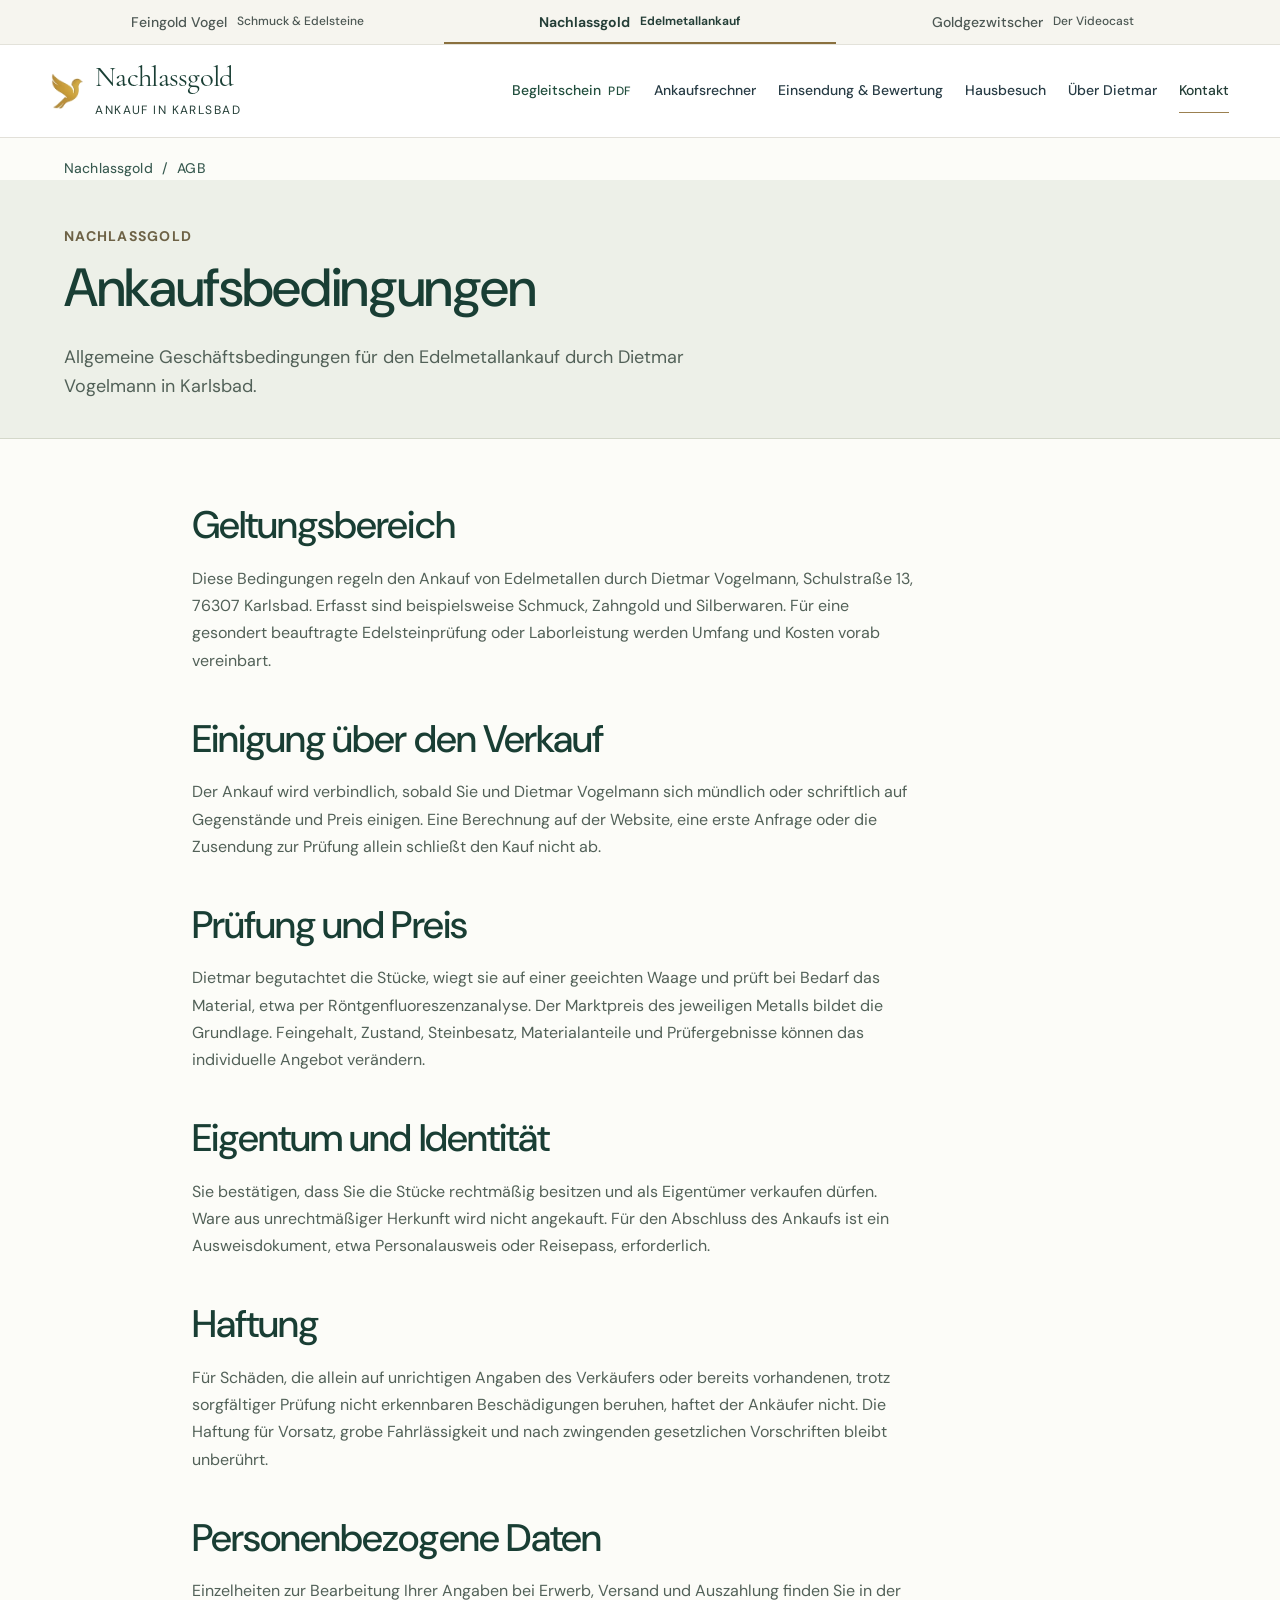
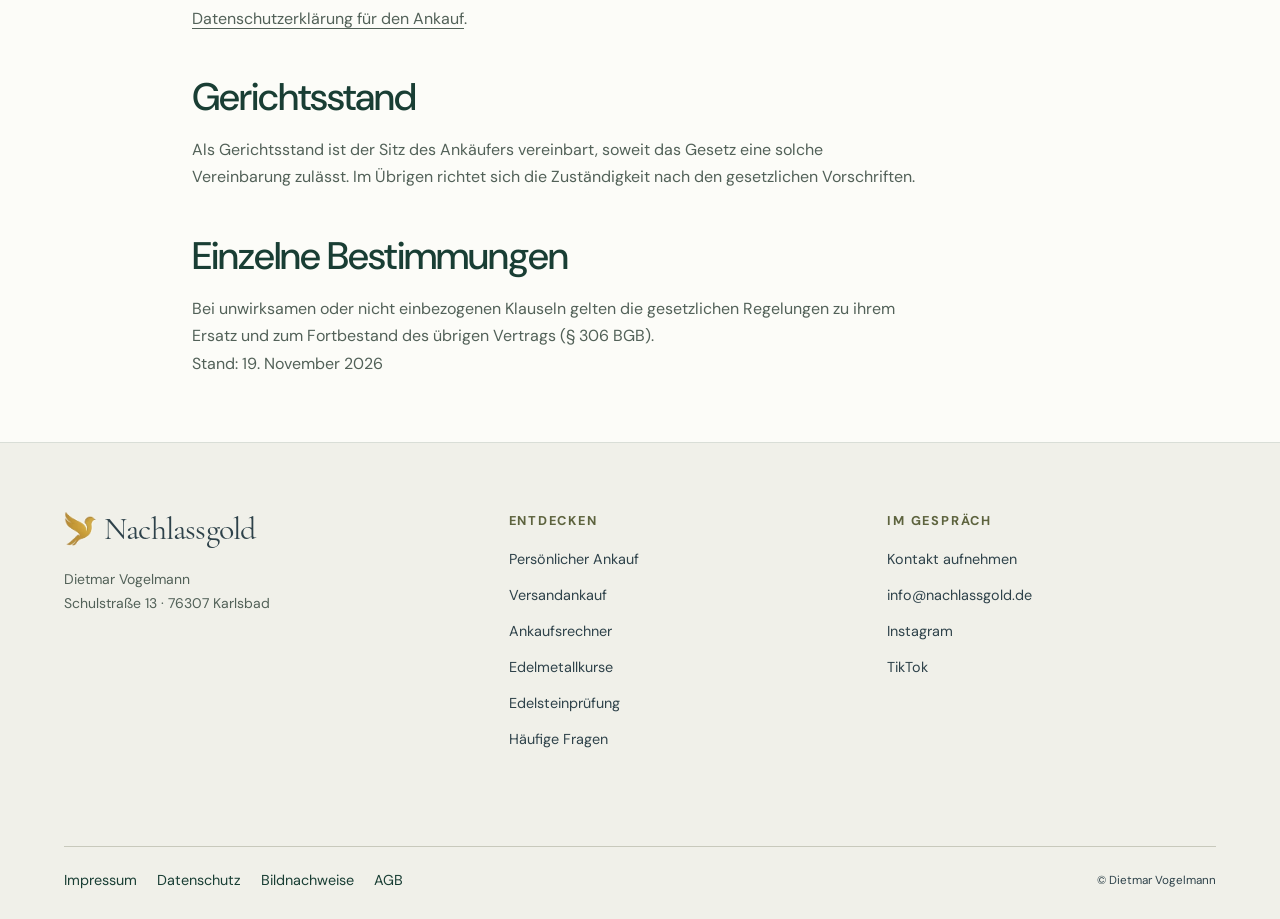
==== commit 10f4bacc: "Refine personal gold-buying experience and prepare private Hostinger rates service" ====
--- a/agb.html
+++ b/agb.html
@@ -6,7 +6,7 @@
 <meta http-equiv="Content-Security-Policy" content="default-src 'none'; media-src 'self'; img-src 'self'; style-src 'self'; script-src 'self'; connect-src 'self'; font-src 'self'; object-src 'none'; base-uri 'none'; form-action 'none'">
 <title>AGB · Nachlassgold</title><meta name="description" content="Allgemeine Geschäftsbedingungen für den Edelmetallankauf durch Dietmar Vogelmann in Karlsbad.">
 <link rel="stylesheet" href="assets/design.css">
-<meta name="atelier-edition" content="atelier-v11">
+<meta name="atelier-edition" content="atelier-v13">
 <link rel="stylesheet" href="assets/haus-v3.css"><script src="assets/haus-v3.js?v=8" defer></script>
 <link rel="icon" type="image/webp" href="assets/haus-vogel.webp">
 <link rel="stylesheet" href="assets/journal-v4.css">
@@ -18,6 +18,7 @@
 <link rel="stylesheet" href="assets/nachlass-v7.css?v=8">
 
 <link rel="stylesheet" href="assets/family-v10.css?v=10"><link rel="stylesheet" href="assets/identity-v10.css?v=12"><script src="assets/experience-v10.js?v=10" defer></script>
+<link rel="stylesheet" href="assets/refinement-v13.css?v=13">
 </head><body class="nachlass page-agb journal-v4 hauslicht identity-v10">
 <a class="skip" href="#inhalt">Zum Inhalt</a>
 <header class="dv-head" data-dv-header="nachlassgold"><div class="dv-brandbar"><nav class="dv-worlds" aria-label="Die drei Marken von Dietmar Vogelmann"><a href="https://feingold-vogel.rateriser.tech/"><span>Feingold Vogel</span><small>Schmuck &amp; Edelsteine</small></a><a href="index.html" class="dv-active" aria-current="true"><span>Nachlassgold</span><small>Edelmetallankauf</small></a><a href="https://goldgezwitscher.rateriser.tech/"><span>Goldgezwitscher</span><small>Der Videocast</small></a></nav></div><div class="dv-core dv-inner"><a class="dv-logo" href="index.html" aria-label="Nachlassgold, zur Startseite"><img src="assets/haus-vogel.webp" width="77" height="85" alt=""><span><strong>Nachlassgold</strong><small>Ankauf in Karlsbad</small></span></a>
--- a/assets/refinement-v13.css
+++ b/assets/refinement-v13.css
@@ -0,0 +1,146 @@
+/* Revision 13: precise spacing, quiet motion, and shared finishing details. */
+@font-face{font-family:'Cormorant Garamond';src:url('fonts/cormorant-italic.woff2') format('woff2');font-weight:300 700;font-style:italic;font-display:swap}
+body.identity-v10{--finish-gold:#8a703e}
+body.identity-v10 .dv-head{border-bottom-color:#d5d1c5}
+body.identity-v10 .dv-head .dv-brandbar{background:#f6f5ef}
+body.identity-v10 .dv-head .dv-worlds a.dv-active{box-shadow:inset 0 -2px var(--finish-gold)}
+body.identity-v10 .dv-head .dv-links a{position:relative}
+body.identity-v10 .v10-eyebrow{letter-spacing:.14em}
+body.identity-v10 .v10-action{min-height:50px;padding:15px 27px;position:relative;isolation:isolate}
+body.identity-v10 .v10-action.text{min-height:44px;padding:10px 0}
+body.identity-v10 .v10-action.text::after{content:'';position:absolute;bottom:-1px;left:0;right:0;height:1px;background:var(--finish-gold);transform:scaleX(0);transform-origin:left;transition:transform .35s ease}
+body.identity-v10 .v10-action.text:hover::after{transform:scaleX(1)}
+body.identity-v10 .site-footer{background:#f0f0e9}
+body.identity-v10 .site-footer .foot-inner{padding-top:68px}
+body.identity-v10 .site-footer .foot-base{border-color:#c8c9bc}
+body.identity-v10 .site-footer .foot-heading{color:#5d633e;font-size:.8rem;letter-spacing:.14em;text-transform:uppercase}
+body.identity-v10 :is(.fv-signature,.ng-material-layout,.gg-format-spread) figure{margin:0}
+@media(prefers-reduced-motion:no-preference){
+ @keyframes photo-arrive{from{transform:scale(1.025)}to{transform:scale(1)}}
+ @keyframes copy-arrive{from{opacity:.2;transform:translateY(12px)}to{opacity:1;transform:translateY(0)}}
+ .identity-v10 :is(.fv-campaign>picture>img,.ng-person>img,.gg-show-stage>figure>img){animation:photo-arrive 1.3s cubic-bezier(.2,.65,.3,1) both}
+ .identity-v10 :is(.fv-campaign-copy,.ng-welcome-title,.gg-show-copy){animation:copy-arrive .8s ease-out both}
+}
+@media(max-width:700px){body.identity-v10 .v10-eyebrow{font-size:.875rem;letter-spacing:.08em}body.identity-v10 .dv-head .dv-worlds a{font-size:.875rem}body.identity-v10 .v10-action{padding:14px 23px}}
+@media(max-width:360px){body.identity-v10 .dv-head .dv-worlds a{font-size:.8rem}}
+
+/* Nachlassgold — a personal, precise service, in deep green and warm white. */
+body.nachlass.identity-v10{--paper:#fcfcf8;--panel:#eaf0e9;--ink:#193e34;--muted:#526158;--hair:#cbd2c5;--v10-accent:#234c3e}
+body.nachlass.identity-v10 .ng-welcome{grid-template-columns:1.15fr .85fr;gap:0 8%;padding:55px 0 0;align-items:center}
+body.nachlass.identity-v10 .ng-welcome-title{padding-bottom:35px}
+body.nachlass.identity-v10 .ng-welcome-title>.v10-eyebrow{font-size:.8rem;letter-spacing:.08em;color:#5b654d;max-width:38ch}
+body.nachlass.identity-v10 .ng-welcome h1{font-size:clamp(3.1rem,4.7vw,5.2rem);font-weight:500;letter-spacing:-.025em;line-height:1.09;max-width:none}
+body.nachlass.identity-v10 .ng-welcome h1 em{font:italic 400 1.13em/1 var(--serif);letter-spacing:-.025em;color:#6d603f}
+body.nachlass.identity-v10 .ng-welcome-title>p:not(.v10-eyebrow){font-size:1.0625rem;line-height:1.8;max-width:47ch;margin-top:28px}
+body.nachlass.identity-v10 .ng-person{position:relative;display:block;align-self:stretch;overflow:hidden;background:#d3c8b8;margin:0}
+body.nachlass.identity-v10 .ng-person img{width:100%;height:570px;object-fit:cover;object-position:50% 20%;background:#d3c8b8}
+body.nachlass.identity-v10 .ng-person figcaption{position:absolute;left:0;right:0;bottom:0;padding:70px 28px 24px;background:linear-gradient(transparent,#172e34e6);border:0;color:white;gap:5px}
+body.nachlass.identity-v10 .ng-person figcaption strong{font:400 1.8rem/1.1 var(--serif)}
+body.nachlass.identity-v10 .ng-person figcaption span{font-size:.875rem;color:#f0efe7;max-width:32ch;line-height:1.55}
+.ng-hero-assurance{grid-column:1/-1;display:grid;grid-template-columns:repeat(3,1fr);gap:0;padding:26px 0;border-bottom:1px solid var(--hair);margin-top:20px}
+.ng-hero-assurance span{font:.875rem/1.5 var(--sans);padding:0 20px 0 0}
+.ng-hero-assurance span+span{border-left:1px solid #cccbbd;padding-left:20px}
+body.nachlass.identity-v10 .ng-live-band{background:#25483c;margin-top:30px}
+body.nachlass.identity-v10 .ng-live-band [data-rate-ticker]{padding-block:23px}
+body.nachlass.identity-v10 .ng-live-band .ng-ticker-value{font:400 2.4rem/1.1 var(--serif);letter-spacing:-.015em}
+body.nachlass.identity-v10 .ng-options{padding-block:85px}
+body.nachlass.identity-v10 .ng-section-heading{max-width:780px;margin-bottom:35px}
+body.nachlass.identity-v10 .ng-section-heading h2{font-size:clamp(2.2rem,3.2vw,3.5rem);font-weight:500;letter-spacing:-.035em}
+body.nachlass.identity-v10 .ng-route-options{border-top:1px solid #aeb7a7}
+body.nachlass.identity-v10 .ng-route-options article{padding-block:35px 30px}
+body.nachlass.identity-v10 .ng-route-options h3{font-size:1.8rem;line-height:1.2;max-width:20ch}
+body.nachlass.identity-v10 .ng-send-overview{background:#edf0e8;padding-block:70px;border-top:1px solid #d3d7ca;border-bottom:1px solid #d3d7ca}
+body.nachlass.identity-v10 .ng-send-steps li{border-color:#9c8a5f}
+body.nachlass.identity-v10 .ng-send-steps li::before{color:#79663d}
+body.nachlass.identity-v10 .ng-materials{background:#fcfcf8}
+body.nachlass.identity-v10 .ng-material-layout{grid-template-columns:1.1fr .9fr;gap:7%;padding-block:85px}
+body.nachlass.identity-v10 .ng-material-layout figure{overflow:hidden;background:#263137}
+body.nachlass.identity-v10 .ng-material-layout img{height:540px;width:100%;object-fit:cover;object-position:50% 50%}
+body.nachlass.identity-v10 .ng-material-layout h2{font-size:clamp(2.1rem,3.1vw,3.3rem)}
+body.nachlass.identity-v10 .ng-material-list{grid-template-columns:1fr;gap:0;margin-block:25px}
+body.nachlass.identity-v10 .ng-material-list li{font-size:1.0625rem;padding-block:12px;border-color:#d0d5c8}
+body.nachlass.identity-v10 .ng-valuation{padding-top:0;padding-bottom:85px}
+body.nachlass.identity-v10 .ng-valuation-grid{gap:35px}
+body.nachlass.identity-v10 .ng-purity-example{background:#f0f0e6}
+body.nachlass.identity-v10 .ng-open-answers{background:#eff1e9;padding-block:75px}
+body.nachlass.identity-v10 .ng-answer-grid{gap:35px 70px}
+body.nachlass.identity-v10 .ng-personal{background:#25483c;color:#faf8ec;padding-block:75px}
+body.nachlass.identity-v10 .ng-personal :is(h2,p,a){color:inherit}
+body.nachlass.identity-v10 .ng-personal .v10-action.primary{background:#f8f7ee;border-color:#f8f7ee;color:#25483c}
+body.nachlass.identity-v10 .ng-personal .v10-action.primary:hover{background:#d9d4c2}
+body.nachlass.identity-v10 .page-intro{background:#edf0e8;border-bottom:1px solid #d4d8ca;padding-block:46px 38px}
+body.nachlass.identity-v10 .page-intro .eyebrow{color:#6d6246}
+body.nachlass.identity-v10 .ng-side-content .photo.portrait img{height:470px;max-height:none;object-position:50% 25%}
+body.nachlass.identity-v10 .ng-shipping-intro{padding-block:45px 55px}
+body.nachlass.identity-v10 .ng-document-preview{padding:30px;background:#e6e7dc;border:1px solid #cfccba}
+.ng-packing{display:grid;grid-template-columns:1fr 1fr;gap:10%;padding-block:20px 65px}
+.ng-packing h2{margin:0 0 25px}
+.ng-packing p:not(.v10-eyebrow){font-size:1rem;line-height:1.75;max-width:44ch}
+.ng-packing .v10-action{margin-top:20px}
+.ng-packing ul{list-style:none;padding:0;margin:0;border-top:1px solid #bcbfae}
+.ng-packing li{display:grid;gap:8px;padding:23px 0 23px 31px;border-bottom:1px solid #d0d4c5;position:relative;font-size:1rem;line-height:1.6}
+.ng-packing li::before{content:'✓';color:#887343;position:absolute;left:0;top:23px;font-size:1.1rem}
+.ng-packing li strong{font-weight:500}
+.ng-packing li span{color:var(--muted)}
+.ng-calc-prep{padding:0 0 28px;margin-bottom:28px;border-bottom:1px solid var(--hair)}
+.ng-calc-prep ol{list-style:none;padding:0;display:grid;grid-template-columns:repeat(3,1fr);gap:30px;margin:0}
+.ng-calc-prep li{display:flex;flex-direction:column;gap:6px;font-size:1rem}
+.ng-calc-prep li strong{font-weight:500}
+.ng-calc-prep li span{font-size:.875rem;color:var(--muted)}
+.ng-calc-prep>p{font-size:.875rem;margin:20px 0 0}
+.ng-calc-prep a{text-underline-offset:4px}
+body.nachlass.identity-v10 .ng-calc-main{border-color:#bfc7b9}
+body.nachlass.identity-v10 .ng-calc-result{background:#25483c;border-color:#25483c}
+body.nachlass.identity-v10 .ng-result-total{font-family:var(--serif);font-size:clamp(3rem,5vw,4.4rem);letter-spacing:-.02em}
+.ng-mobile-actions{display:none}
+@media(max-width:1100px){body.nachlass.identity-v10 .ng-welcome{gap:0 5%}body.nachlass.identity-v10 .ng-welcome h1{font-size:3.5rem}body.nachlass.identity-v10 .ng-person img{height:570px}}
+@media(max-width:700px){
+ body.nachlass.identity-v10:has(.ng-mobile-actions){padding-bottom:calc(64px + env(safe-area-inset-bottom,0px))}
+ body.nachlass.identity-v10 .ng-welcome{grid-template-columns:1fr;padding-top:33px;gap:27px}
+ body.nachlass.identity-v10 .ng-welcome-title{padding-bottom:0}
+ body.nachlass.identity-v10 .ng-welcome-title>.v10-eyebrow{max-width:none;font-size:.8rem;letter-spacing:.05em}
+ body.nachlass.identity-v10 .ng-welcome h1{font-size:clamp(2.45rem,10vw,3.65rem);line-height:1.1;letter-spacing:-.025em}
+ body.nachlass.identity-v10 .ng-welcome h1 em{font-size:1.08em}
+ body.nachlass.identity-v10 .ng-welcome-title>p:not(.v10-eyebrow){font-size:1rem;line-height:1.75;margin-top:22px}
+ body.nachlass.identity-v10 .ng-welcome .v10-actions{margin-top:23px;gap:8px}
+ body.nachlass.identity-v10 .ng-person{display:block;width:100%}
+ body.nachlass.identity-v10 .ng-person img{height:410px;object-position:50% 18%}
+ body.nachlass.identity-v10 .ng-person figcaption{padding:65px 22px 23px}
+ body.nachlass.identity-v10 .ng-person figcaption span{font-size:.875rem}
+ .ng-hero-assurance{grid-template-columns:1fr;margin-top:0;padding:0 0 22px;gap:9px}
+ .ng-hero-assurance span,.ng-hero-assurance span+span{padding:0 0 0 15px;border:0;position:relative}
+ .ng-hero-assurance span::before{content:'';width:5px;height:1px;background:#927b49;position:absolute;left:0;top:11px}
+ body.nachlass.identity-v10 .ng-live-band{margin-top:0}
+ body.nachlass.identity-v10 .ng-live-band [data-rate-ticker]{padding-block:20px}
+ body.nachlass.identity-v10 .ng-live-band .ng-ticker-value{font-size:2.1rem}
+ body.nachlass.identity-v10 .ng-options{padding-block:50px}
+ body.nachlass.identity-v10 .ng-section-heading h2{font-size:2.25rem}
+ body.nachlass.identity-v10 .ng-route-options article{padding-block:28px}
+ body.nachlass.identity-v10 .ng-route-options h3{font-size:1.6rem}
+ body.nachlass.identity-v10 .ng-send-overview{padding-block:46px}
+ body.nachlass.identity-v10 .ng-material-layout{grid-template-columns:1fr;gap:30px;padding-block:50px}
+ body.nachlass.identity-v10 .ng-material-layout img{height:330px}
+ body.nachlass.identity-v10 .ng-valuation{padding-bottom:50px}
+ body.nachlass.identity-v10 .ng-open-answers,body.nachlass.identity-v10 .ng-personal{padding-block:48px}
+ body.nachlass.identity-v10 .ng-answer-grid{gap:30px}
+ body.nachlass.identity-v10 .ng-document-preview{max-width:330px;padding:23px}
+ .ng-packing{grid-template-columns:1fr;gap:28px;padding-block:0 45px}
+ .ng-calc-prep ol{grid-template-columns:1fr;gap:16px}
+ .ng-calc-prep li{gap:3px;padding-left:17px;border-left:1px solid #a99c7b}
+ .ng-calc-prep{margin-bottom:25px;padding-bottom:25px}
+ .ng-mobile-actions{position:fixed;z-index:30;left:0;right:0;bottom:0;display:grid;grid-template-columns:1fr 1fr;background:#fcfcf6;border-top:1px solid #b6bfaf;padding:9px 5% calc(9px + env(safe-area-inset-bottom,0px));gap:9px}
+ .ng-mobile-actions a{display:flex;align-items:center;justify-content:center;padding:11px 8px;min-height:44px;border:1px solid #25483c;text-decoration:none;font:500 .875rem/1.3 var(--sans);color:#25483c}
+ .ng-mobile-actions a+a{background:#25483c;color:white}
+ .ng-mobile-actions span{font-size:.7rem;line-height:1;margin-left:8px}
+}
+@media print{.ng-mobile-actions{display:none!important}body.nachlass.identity-v10{padding-bottom:0!important}}
+
+@media(max-width:360px){body.identity-v10 .dv-head .dv-menu{font-size:0;gap:0;min-width:44px;min-height:44px;padding:10px}body.feingold.identity-v10 .dv-head .dv-logo img{width:24px;height:30px}body.feingold.identity-v10 .dv-head .dv-logo{gap:7px}}
+
+body.nachlass.identity-v10 .page-intro{width:100%;margin:0;border-radius:0}
+body.nachlass.identity-v10 .page-intro>.wrap{width:min(90%,82rem);margin:0 auto;padding:0}
+.ng-calc-prep ol{display:flex;flex-wrap:wrap;gap:8px 25px}
+.ng-calc-prep li{display:list-item;list-style:decimal inside;font-size:.875rem;padding:0;margin:0;border:0;line-height:1.5}
+.ng-calc-prep>.v10-eyebrow{margin-bottom:12px}
+#rechner{scroll-margin-top:20px}
+@media(max-width:700px){body.nachlass.identity-v10 .page-intro{padding-block:32px 30px}.ng-calc-prep ol{gap:5px 15px}.ng-calc-prep li{display:list-item;padding:0;border:0;font-size:.875rem}.ng-calc-prep .v10-eyebrow{margin-bottom:14px}.ng-calc-prep>p{font-size:.875rem;line-height:1.6}}
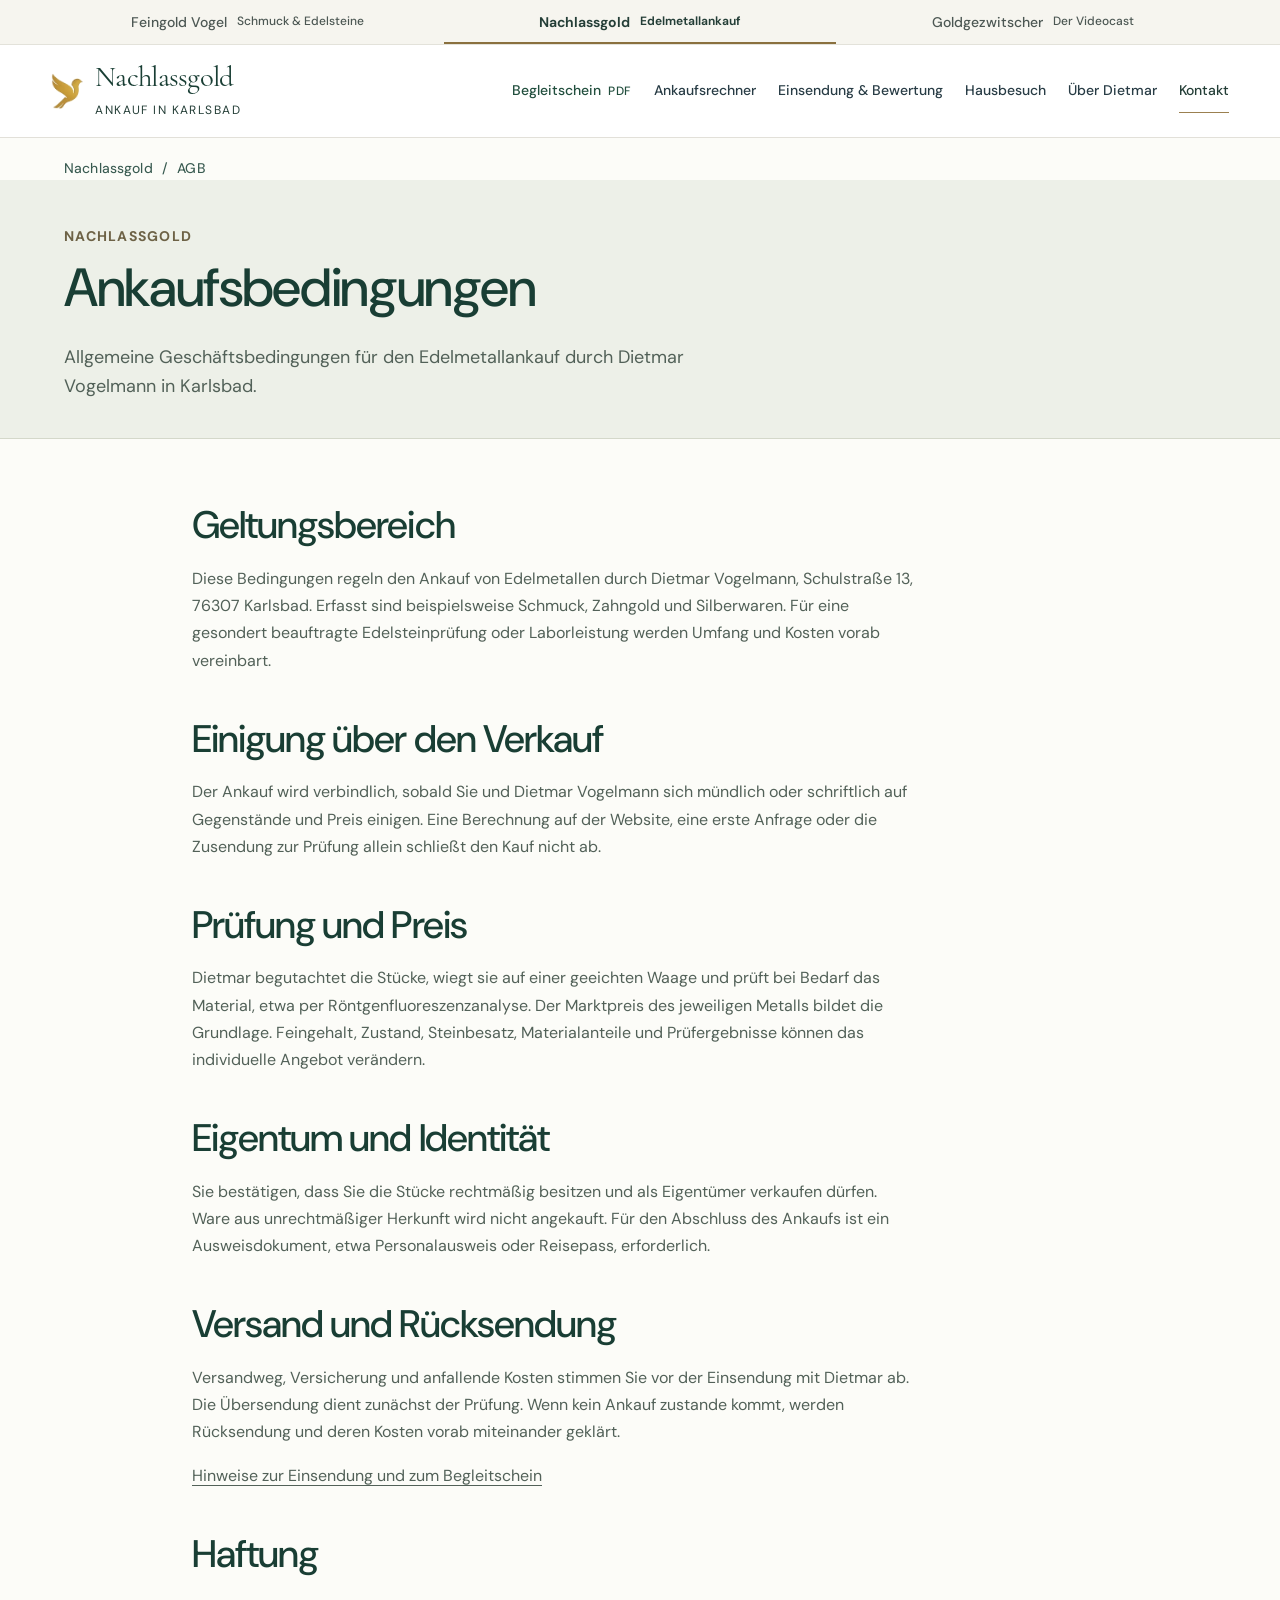
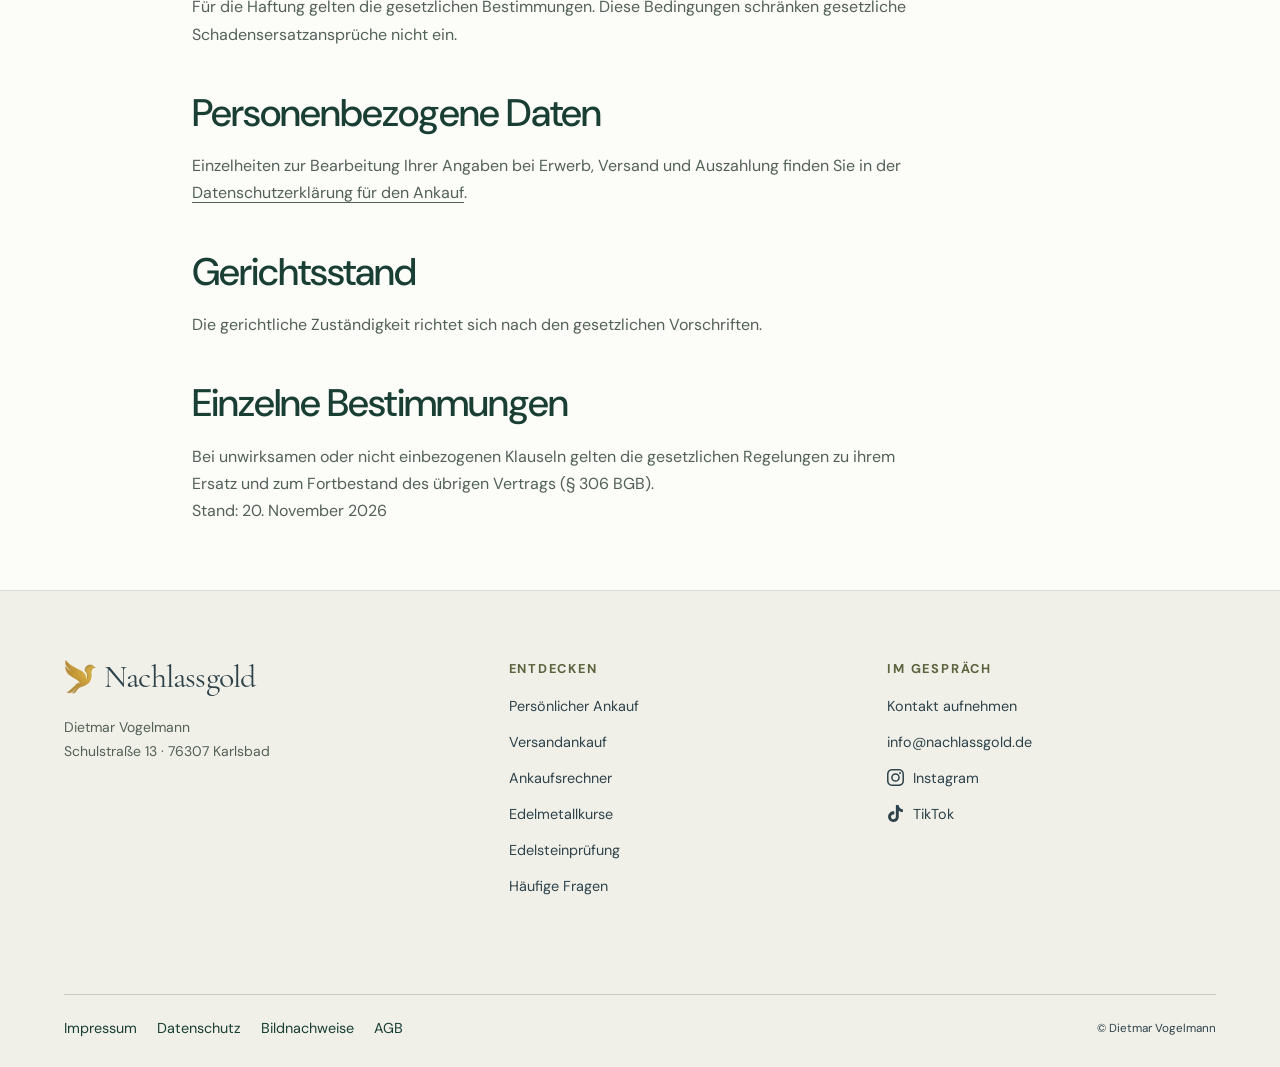
==== commit efafc1d9: "Clarify gold-purchase introduction and illustrate shipping and valuation steps" ====
--- a/agb.html
+++ b/agb.html
@@ -6,7 +6,7 @@
 <meta http-equiv="Content-Security-Policy" content="default-src 'none'; media-src 'self'; img-src 'self'; style-src 'self'; script-src 'self'; connect-src 'self'; font-src 'self'; object-src 'none'; base-uri 'none'; form-action 'none'">
 <title>AGB · Nachlassgold</title><meta name="description" content="Allgemeine Geschäftsbedingungen für den Edelmetallankauf durch Dietmar Vogelmann in Karlsbad.">
 <link rel="stylesheet" href="assets/design.css">
-<meta name="atelier-edition" content="atelier-v13">
+<meta name="atelier-edition" content="atelier-v16">
 <link rel="stylesheet" href="assets/haus-v3.css"><script src="assets/haus-v3.js?v=8" defer></script>
 <link rel="icon" type="image/webp" href="assets/haus-vogel.webp">
 <link rel="stylesheet" href="assets/journal-v4.css">
@@ -19,6 +19,7 @@
 
 <link rel="stylesheet" href="assets/family-v10.css?v=10"><link rel="stylesheet" href="assets/identity-v10.css?v=12"><script src="assets/experience-v10.js?v=10" defer></script>
 <link rel="stylesheet" href="assets/refinement-v13.css?v=13">
+<link rel="stylesheet" href="assets/refinement-v16.css?v=16">
 </head><body class="nachlass page-agb journal-v4 hauslicht identity-v10">
 <a class="skip" href="#inhalt">Zum Inhalt</a>
 <header class="dv-head" data-dv-header="nachlassgold"><div class="dv-brandbar"><nav class="dv-worlds" aria-label="Die drei Marken von Dietmar Vogelmann"><a href="https://feingold-vogel.rateriser.tech/"><span>Feingold Vogel</span><small>Schmuck &amp; Edelsteine</small></a><a href="index.html" class="dv-active" aria-current="true"><span>Nachlassgold</span><small>Edelmetallankauf</small></a><a href="https://goldgezwitscher.rateriser.tech/"><span>Goldgezwitscher</span><small>Der Videocast</small></a></nav></div><div class="dv-core dv-inner"><a class="dv-logo" href="index.html" aria-label="Nachlassgold, zur Startseite"><img src="assets/haus-vogel.webp" width="77" height="85" alt=""><span><strong>Nachlassgold</strong><small>Ankauf in Karlsbad</small></span></a>
@@ -38,23 +39,24 @@
 <section id="eigentum"><h2>Eigentum und Identität</h2>
 <p>Sie bestätigen, dass Sie die Stücke rechtmäßig besitzen und als Eigentümer verkaufen dürfen. Ware aus unrechtmäßiger Herkunft wird nicht angekauft. Für den Abschluss des Ankaufs ist ein Ausweisdokument, etwa Personalausweis oder Reisepass, erforderlich.</p>
 </section>
+<section id="versand"><h2>Versand und Rücksendung</h2><p>Versandweg, Versicherung und anfallende Kosten stimmen Sie vor der Einsendung mit Dietmar ab. Die Übersendung dient zunächst der Prüfung. Wenn kein Ankauf zustande kommt, werden Rücksendung und deren Kosten vorab miteinander geklärt.</p><p><a href="versandankauf.html">Hinweise zur Einsendung und zum Begleitschein</a></p></section>
 <section id="haftung"><h2>Haftung</h2>
-<p>Für Schäden, die allein auf unrichtigen Angaben des Verkäufers oder bereits vorhandenen, trotz sorgfältiger Prüfung nicht erkennbaren Beschädigungen beruhen, haftet der Ankäufer nicht. Die Haftung für Vorsatz, grobe Fahrlässigkeit und nach zwingenden gesetzlichen Vorschriften bleibt unberührt.</p>
+<p>Für die Haftung gelten die gesetzlichen Bestimmungen. Diese Bedingungen schränken gesetzliche Schadensersatzansprüche nicht ein.</p>
 </section>
 <section id="daten"><h2>Personenbezogene Daten</h2>
 <p>Einzelheiten zur Bearbeitung Ihrer Angaben bei Erwerb, Versand und Auszahlung finden Sie in der <a href="datenschutz.html#ankauf">Datenschutzerklärung für den Ankauf</a>.</p>
 </section>
 <section id="gericht"><h2>Gerichtsstand</h2>
-<p>Als Gerichtsstand ist der Sitz des Ankäufers vereinbart, soweit das Gesetz eine solche Vereinbarung zulässt. Im Übrigen richtet sich die Zuständigkeit nach den gesetzlichen Vorschriften.</p>
+<p>Die gerichtliche Zuständigkeit richtet sich nach den gesetzlichen Vorschriften.</p>
 </section>
 <section id="schluss"><h2>Einzelne Bestimmungen</h2>
 <p>Bei unwirksamen oder nicht einbezogenen Klauseln gelten die gesetzlichen Regelungen zu ihrem Ersatz und zum Fortbestand des übrigen Vertrags (§ 306 BGB).</p>
 </section>
-<p class="note">Stand: <time datetime="2026-11-19">19. November 2026</time></p></div>
+<p class="note">Stand: <time datetime="2026-11-20">20. November 2026</time></p></div>
 
 </main>
 <footer class="site-footer"><div class="foot-inner">
 <div class="foot-cols"><div><a class="foot-brand" href="index.html"><img src="assets/haus-vogel.webp" width="77" height="85" alt="">Nachlassgold</a><p class="foot-title">Dietmar Vogelmann<br>Schulstraße 13 · 76307 Karlsbad</p></div><div><p class="foot-heading">Entdecken</p><nav class="foot-links" aria-label="Themen"><a href="persoenlicher-ankauf.html">Persönlicher Ankauf</a><a href="versandankauf.html">Versandankauf</a><a href="ankaufsrechner.html">Ankaufsrechner</a><a href="edelmetallkurse.html">Edelmetallkurse</a><a href="edelsteine.html">Edelsteinprüfung</a><a href="fragen.html">Häufige Fragen</a></nav></div>
-<div><p class="foot-heading">Im Gespräch</p><nav class="foot-links" aria-label="Kontakt und soziale Medien"><a href="kontakt.html">Kontakt aufnehmen</a><a href="mailto:info@nachlassgold.de">info@nachlassgold.de</a><a href="https://www.instagram.com/feingold_vogel/" rel="external noreferrer noopener">Instagram</a><a href="https://www.tiktok.com/@feingold.vogel" rel="external noreferrer noopener">TikTok</a></nav></div></div>
+<div><p class="foot-heading">Im Gespräch</p><nav class="foot-links" aria-label="Kontakt und soziale Medien"><a href="kontakt.html">Kontakt aufnehmen</a><a href="mailto:info@nachlassgold.de">info@nachlassgold.de</a><a href="https://www.instagram.com/feingold_vogel/" rel="external noreferrer noopener"><svg class="v16-social-icon" viewBox="0 0 24 24" width="20" height="20" fill="currentColor" aria-hidden="true" focusable="false"><path d="M7.0301.084c-1.2768.0602-2.1487.264-2.911.5634-.7888.3075-1.4575.72-2.1228 1.3877-.6652.6677-1.075 1.3368-1.3802 2.127-.2954.7638-.4956 1.6365-.552 2.914-.0564 1.2775-.0689 1.6882-.0626 4.947.0062 3.2586.0206 3.6671.0825 4.9473.061 1.2765.264 2.1482.5635 2.9107.308.7889.72 1.4573 1.388 2.1228.6679.6655 1.3365 1.0743 2.1285 1.38.7632.295 1.6361.4961 2.9134.552 1.2773.056 1.6884.069 4.9462.0627 3.2578-.0062 3.668-.0207 4.9478-.0814 1.28-.0607 2.147-.2652 2.9098-.5633.7889-.3086 1.4578-.72 2.1228-1.3881.665-.6682 1.0745-1.3378 1.3795-2.1284.2957-.7632.4966-1.636.552-2.9124.056-1.2809.0692-1.6898.063-4.948-.0063-3.2583-.021-3.6668-.0817-4.9465-.0607-1.2797-.264-2.1487-.5633-2.9117-.3084-.7889-.72-1.4568-1.3876-2.1228C21.2982 1.33 20.628.9208 19.8378.6165 19.074.321 18.2017.1197 16.9244.0645 15.6471.0093 15.236-.005 11.977.0014 8.718.0076 8.31.0215 7.0301.0839m.1402 21.6932c-1.17-.0509-1.8053-.2453-2.2287-.408-.5606-.216-.96-.4771-1.3819-.895-.422-.4178-.6811-.8186-.9-1.378-.1644-.4234-.3624-1.058-.4171-2.228-.0595-1.2645-.072-1.6442-.079-4.848-.007-3.2037.0053-3.583.0607-4.848.05-1.169.2456-1.805.408-2.2282.216-.5613.4762-.96.895-1.3816.4188-.4217.8184-.6814 1.3783-.9003.423-.1651 1.0575-.3614 2.227-.4171 1.2655-.06 1.6447-.072 4.848-.079 3.2033-.007 3.5835.005 4.8495.0608 1.169.0508 1.8053.2445 2.228.408.5608.216.96.4754 1.3816.895.4217.4194.6816.8176.9005 1.3787.1653.4217.3617 1.056.4169 2.2263.0602 1.2655.0739 1.645.0796 4.848.0058 3.203-.0055 3.5834-.061 4.848-.051 1.17-.245 1.8055-.408 2.2294-.216.5604-.4763.96-.8954 1.3814-.419.4215-.8181.6811-1.3783.9-.4224.1649-1.0577.3617-2.2262.4174-1.2656.0595-1.6448.072-4.8493.079-3.2045.007-3.5825-.006-4.848-.0608M16.953 5.5864A1.44 1.44 0 1 0 18.39 4.144a1.44 1.44 0 0 0-1.437 1.4424M5.8385 12.012c.0067 3.4032 2.7706 6.1557 6.173 6.1493 3.4026-.0065 6.157-2.7701 6.1506-6.1733-.0065-3.4032-2.771-6.1565-6.174-6.1498-3.403.0067-6.156 2.771-6.1496 6.1738M8 12.0077a4 4 0 1 1 4.008 3.9921A3.9996 3.9996 0 0 1 8 12.0077"/></svg>Instagram</a><a href="https://www.tiktok.com/@feingold.vogel" rel="external noreferrer noopener"><svg class="v16-social-icon" viewBox="0 0 24 24" width="20" height="20" fill="currentColor" aria-hidden="true" focusable="false"><path d="M12.525.02c1.31-.02 2.61-.01 3.91-.02.08 1.53.63 3.09 1.75 4.17 1.12 1.11 2.7 1.62 4.24 1.79v4.03c-1.44-.05-2.89-.35-4.2-.97-.57-.26-1.1-.59-1.62-.93-.01 2.92.01 5.84-.02 8.75-.08 1.4-.54 2.79-1.35 3.94-1.31 1.92-3.58 3.17-5.91 3.21-1.43.08-2.86-.31-4.08-1.03-2.02-1.19-3.44-3.37-3.65-5.71-.02-.5-.03-1-.01-1.49.18-1.9 1.12-3.72 2.58-4.96 1.66-1.44 3.98-2.13 6.15-1.72.02 1.48-.04 2.96-.04 4.44-.99-.32-2.15-.23-3.02.37-.63.41-1.11 1.04-1.36 1.75-.21.51-.15 1.07-.14 1.61.24 1.64 1.82 3.02 3.5 2.87 1.12-.01 2.19-.66 2.77-1.61.19-.33.4-.67.41-1.06.1-1.79.06-3.57.07-5.36.01-4.03-.01-8.05.02-12.07z"/></svg>TikTok</a></nav></div></div>
 <div class="foot-base"><nav aria-label="Rechtliches"><a href="impressum.html">Impressum</a><a href="datenschutz.html">Datenschutz</a><a href="bildnachweise.html">Bildnachweise</a><a href="agb.html" aria-current="page">AGB</a></nav><small>© Dietmar Vogelmann</small></div></div></footer>
 </body></html>
--- a/assets/refinement-v16.css
+++ b/assets/refinement-v16.css
@@ -0,0 +1,139 @@
+/* Revision 16 — photographic processes, balanced imagery, readable legal pages. */
+.identity-v10 .v16-social-icon{display:inline-block;width:20px;height:20px;flex:0 0 20px;margin-right:9px;vertical-align:-4px;fill:currentColor}
+.identity-v10 .foot-links .v16-social-icon{width:17px;height:17px;vertical-align:-3px}
+.identity-v10 .v16-icon-credits{width:min(90%,850px);margin:0 auto;padding:15px 0 65px}
+.identity-v10 .v16-icon-credits h2{font-size:2rem}
+.identity-v10 .v16-icon-credits p{font-size:1rem;line-height:1.75}
+
+/* Feingold Vogel: three equal windows into the brand. */
+.feingold.maison-v15 .f15-hero-photo img{object-position:53% 55%}
+.feingold.maison-v15 .f15-themes{grid-template-columns:repeat(3,minmax(0,1fr));align-items:stretch}
+.feingold.maison-v15 .f15-theme{display:flex;flex-direction:column;align-items:flex-start}
+.feingold.maison-v15 .f15-theme-photo{width:100%;height:auto;aspect-ratio:4/5;flex-shrink:0}
+.feingold.maison-v15 .f15-theme h3{font-size:2.3rem}
+.feingold.maison-v15 .f15-theme p{font-size:1rem;line-height:1.7;margin-bottom:20px}
+.feingold.maison-v15 .f15-theme .f15-link{margin-top:auto;align-self:flex-start;font-size:.9375rem}
+.identity-v10 .v16-brand-insights{display:grid;grid-template-columns:repeat(3,minmax(0,1fr));gap:0}
+.identity-v10 .v16-brand-insights .card{display:flex;flex-direction:column;align-items:flex-start;padding:30px 32px;background:transparent;border:0;border-left:1px solid #c8cbbd;border-radius:0;box-shadow:none;min-width:0}
+.identity-v10 .v16-brand-insights .card:first-child{border-left:0;padding-left:0}
+.identity-v10 .v16-brand-insights .card h3{font-size:clamp(1.7rem,2.7vw,2.5rem);margin:0 0 16px;white-space:nowrap}
+.identity-v10 .v16-brand-insights .card p{line-height:1.75;margin:0 0 25px;font-size:1rem}
+.identity-v10 .v16-brand-insights .card .textlink{margin-top:auto;min-height:44px;display:inline-flex;align-items:center;font-size:.9375rem}
+
+/* Numbered rows make the next step visible without a grid of cards. */
+.identity-v10 .v16-process-band{background:#edf0e9;border-block:1px solid #d8dccc}
+.identity-v10 .v16-process-layout{display:grid;grid-template-columns:.9fr 1.1fr;gap:10%;padding-block:80px}
+.identity-v10 .v16-process-intro h2,.identity-v10 .v16-preparation h2{font-size:clamp(2.5rem,4vw,4.1rem);line-height:1.07;margin:18px 0 25px}
+.identity-v10 .v16-process-intro>p:not(.eyebrow){line-height:1.8;max-width:40ch}
+.identity-v10 .v16-process-intro .actions{display:flex;flex-direction:column;align-items:flex-start;gap:18px;margin-top:30px}
+.identity-v10 .v16-process-list{list-style:none;padding:0;margin:0;display:block;counter-reset:none}
+.identity-v10 .v16-process-list>li{display:grid;grid-template-columns:44px minmax(0,1fr);gap:20px;padding:28px 0;border:0;border-top:1px solid #c8cbbd;background:transparent;box-shadow:none;min-height:0}
+.identity-v10 .v16-process-list>li:first-child{padding-top:0;border-top:0}
+.identity-v10 .v16-process-list>li::before{content:none}
+.identity-v10 .v16-step-no{font:400 1.85rem/1.2 var(--serif);color:#806d45;padding-top:2px}
+.identity-v10 .v16-process-list h3{font:400 clamp(1.75rem,2.4vw,2.25rem)/1.13 var(--serif);letter-spacing:-.015em;margin:0 0 13px;color:inherit}
+.identity-v10 .v16-process-list p{font-size:1rem;line-height:1.8;margin:0;max-width:49ch}
+.identity-v10 .v16-process-list a{display:inline-block;margin-top:14px;text-underline-offset:5px}
+.identity-v10 .v16-preparation{display:grid;grid-template-columns:.9fr 1.1fr;gap:10%;align-items:center;padding-block:75px}
+.identity-v10 .v16-preparation-photo{margin:0;overflow:hidden;height:570px}
+.identity-v10 .v16-preparation-photo img{display:block;width:100%;height:100%;object-fit:cover;object-position:60% 50%}
+.identity-v10 .v16-checklist{margin:0;padding:0}
+.identity-v10 .v16-checklist>div{padding:22px 0;border-bottom:1px solid #ccd0c1}
+.identity-v10 .v16-checklist>div:first-child{padding-top:0}
+.identity-v10 .v16-checklist dt{font:500 1.0625rem/1.5 var(--sans);margin-bottom:8px;color:inherit}
+.identity-v10 .v16-checklist dd{margin:0;font-size:1rem;line-height:1.75;color:inherit}
+.identity-v10 .v16-preparation .actions{margin-top:28px;gap:18px}
+
+/* Nachlassgold: two chapters, each with a real photograph and two clear steps. */
+.identity-v10 .v16-send-story{margin-top:44px;display:grid;gap:42px}
+.identity-v10 .v16-send-chapter{display:grid;grid-template-columns:1fr 1fr;gap:7%;align-items:center}
+.identity-v10 .v16-send-photo{margin:0;height:385px;overflow:hidden}
+.identity-v10 .v16-send-photo img{width:100%;height:100%;object-fit:cover;display:block}
+.identity-v10 .v16-send-chapter:nth-child(2) .v16-send-photo{grid-column:2;grid-row:1}
+.identity-v10 .v16-send-chapter:nth-child(2) .v16-process-list{grid-column:1;grid-row:1}
+.identity-v10 .v16-send-story .v16-process-list>li{padding-block:26px}
+.identity-v10 .v16-send-story .v16-process-list>li:first-child{padding-top:0}
+.identity-v10 .v16-valuation{display:grid;grid-template-columns:.9fr 1.1fr;gap:10%;align-items:start}
+.identity-v10 .v16-valuation .ng-section-heading{margin:0}
+.identity-v10 .v16-valuation .ng-section-heading h2{font-size:clamp(2.6rem,4vw,4.1rem)}
+.identity-v10 .v16-valuation .ng-section-heading>p{max-width:40ch;line-height:1.8}
+.identity-v10 .v16-valuation .ng-section-heading .v10-action{margin-top:15px}
+.identity-v10 .v16-purity-note{margin:25px 0 0;padding:22px 0;border-bottom:1px solid #ccd0c1;display:flex;flex-direction:column;gap:10px}
+.identity-v10 .v16-purity-note span{font-size:.875rem;line-height:1.5}
+.identity-v10 .v16-purity-note strong{font:400 clamp(1.35rem,2vw,1.9rem)/1.3 var(--serif)}
+.identity-v10 .v16-shipping-detail{display:grid;grid-template-columns:.9fr 1.1fr;gap:9%;align-items:start;border-top:1px solid #d5d9ca}
+.identity-v10 .v16-shipping-detail-heading h2{font-size:clamp(2.8rem,3.8vw,4rem);margin:20px 0 30px}
+.identity-v10 .v16-shipping-document{margin:0 0 22px;aspect-ratio:4/3;overflow:hidden}
+.identity-v10 .v16-shipping-document img{width:100%;height:100%;object-fit:cover;display:block}
+.identity-v10 .v16-packing-photo{margin:28px 0 0;max-width:470px;aspect-ratio:3/2}
+.identity-v10 .v16-packing-photo img{width:100%;height:100%;object-fit:cover;display:block}
+
+/* Goldgezwitscher retains its warmer, larger magazine-free campaign typography. */
+.goldgezwitscher.identity-v10 .v16-funding-home{display:grid;grid-template-columns:1fr 1fr;gap:8%;align-items:center}
+.goldgezwitscher.identity-v10 .v16-funding-home h2{margin-bottom:0}
+.goldgezwitscher.identity-v10 .v16-funding-home>div>p:not(.v10-eyebrow){font-size:1.0625rem;line-height:1.8;max-width:48ch;margin:0 0 25px}
+.goldgezwitscher.identity-v10 .v16-funding-home .v10-actions{margin:0;align-items:flex-start}
+.goldgezwitscher.identity-v10 .v16-funding-mark{min-height:340px;background:#d8bd78;color:#283f3e;padding:40px;display:flex;flex-direction:column;justify-content:center;align-items:center;gap:18px;text-align:center}
+.goldgezwitscher.identity-v10 .v16-funding-mark strong{font:400 7.5rem/.9 var(--serif);letter-spacing:-.05em}
+.goldgezwitscher.identity-v10 .v16-funding-mark>span:last-child{font-size:1rem}
+.goldgezwitscher.identity-v10 .v16-campaign-note{font-size:.875rem;line-height:1.65;margin:22px 0 0;max-width:49ch;color:#58625a}
+.goldgezwitscher.identity-v10 .v16-sponsor-startnext{margin:0 0 30px}
+.goldgezwitscher.identity-v10 .gg-profile-links a>strong{display:block}
+
+/* Scoped legal typesetting: no promise of shop terms before a shop exists. */
+.identity-v10 .v16-legal{padding-bottom:70px}
+.identity-v10 .v16-legal-intro{width:min(90%,1140px);padding:55px 0 40px;margin:auto;border-bottom:1px solid #d4d5ca}
+.identity-v10 .v16-legal-intro h1{font:400 clamp(2.5rem,5vw,4.6rem)/1.04 var(--serif);letter-spacing:-.03em;margin:20px 0 25px}
+.identity-v10 .v16-legal-intro>p:last-child{max-width:58ch;font-size:1.0625rem;line-height:1.75}
+.identity-v10 .v16-legal-body{width:min(90%,820px);margin:45px auto 0}
+.identity-v10 .v16-legal-body section{padding:0;margin:0 0 36px}
+.identity-v10 .v16-legal-body h2{font:400 clamp(1.9rem,3vw,2.5rem)/1.15 var(--serif);margin:0 0 17px}
+.identity-v10 .v16-legal-body p{font-size:1rem;line-height:1.85;margin:0 0 16px}
+.identity-v10 .v16-legal-body a{overflow-wrap:anywhere;text-underline-offset:4px}
+.identity-v10 .v16-legal-date{padding-top:18px;border-top:1px solid #d4d5ca}
+
+@media(max-width:1000px){
+ .identity-v10 .v16-brand-insights .card{padding-inline:22px}
+ .identity-v10 .v16-brand-insights .card h3{font-size:1.75rem;white-space:normal}
+ .identity-v10 .v16-process-layout,.identity-v10 .v16-preparation,.identity-v10 .v16-valuation,.identity-v10 .v16-shipping-detail{gap:6%}
+ .identity-v10 .v16-send-photo{height:365px}
+ .identity-v10 .v16-send-chapter{gap:5%}
+ .identity-v10 .v16-process-list>li{grid-template-columns:32px minmax(0,1fr);gap:13px}
+}
+@media(max-width:700px){
+ .feingold.maison-v15 .f15-hero-photo img{object-position:53% 55%}
+ .feingold.maison-v15 .f15-themes{grid-template-columns:1fr;gap:40px}
+ .feingold.maison-v15 .f15-theme:first-child{grid-column:auto}
+ .feingold.maison-v15 .f15-theme-photo,.feingold.maison-v15 .f15-theme:first-child .f15-theme-photo{height:auto;aspect-ratio:4/3}
+ .feingold.maison-v15 .f15-theme h3,.feingold.maison-v15 .f15-theme:first-child h3{font-size:2.5rem}
+ .identity-v10 .v16-brand-insights{grid-template-columns:1fr}
+ .identity-v10 .v16-brand-insights .card,.identity-v10 .v16-brand-insights .card:first-child{border-left:0;border-top:1px solid #c8cbbd;padding:28px 0}
+ .identity-v10 .v16-brand-insights .card h3{font-size:2.2rem}
+ .identity-v10 .v16-brand-insights .card p{margin-bottom:14px}
+ .identity-v10 .v16-process-layout,.identity-v10 .v16-preparation,.identity-v10 .v16-valuation,.identity-v10 .v16-shipping-detail{grid-template-columns:1fr;gap:35px}
+ .identity-v10 .v16-process-layout,.identity-v10 .v16-preparation{padding-block:48px}
+ .identity-v10 .v16-process-intro h2,.identity-v10 .v16-preparation h2{font-size:2.8rem}
+ .identity-v10 .v16-process-list h3{font-size:1.85rem}
+ .identity-v10 .v16-process-list p{font-size:1rem;line-height:1.75}
+ .identity-v10 .v16-preparation-photo{height:auto;aspect-ratio:4/3}
+ .identity-v10 .v16-preparation .actions{align-items:flex-start;flex-direction:column}
+ .identity-v10 .v16-send-story{margin-top:30px;gap:35px}
+ .identity-v10 .v16-send-chapter{grid-template-columns:1fr;gap:26px}
+ .identity-v10 .v16-send-photo{height:auto;aspect-ratio:3/2}
+ .identity-v10 .v16-send-chapter:nth-child(2) .v16-send-photo,.identity-v10 .v16-send-chapter:nth-child(2) .v16-process-list{grid-column:auto;grid-row:auto}
+ .identity-v10 .v16-send-story .v16-process-list>li{padding-block:20px}
+ .identity-v10 .v16-valuation .ng-section-heading h2{font-size:2.8rem}
+ .identity-v10 .v16-purity-note strong{font-size:1.5rem}
+ .identity-v10 .v16-shipping-detail-heading h2{font-size:2.8rem}
+ .identity-v10 .v16-shipping-document{aspect-ratio:3/2}
+ .goldgezwitscher.identity-v10 .v16-funding-home{grid-template-columns:1fr;gap:28px}
+ .goldgezwitscher.identity-v10 .v16-funding-home>div>p:not(.v10-eyebrow){font-size:1rem}
+ .goldgezwitscher.identity-v10 .v16-funding-mark{min-height:250px;padding:28px}
+ .goldgezwitscher.identity-v10 .v16-funding-mark strong{font-size:6rem}
+ .identity-v10 .v16-legal-intro{padding-block:35px 25px}
+ .identity-v10 .v16-legal-intro h1{font-size:clamp(2.15rem,8.8vw,3rem);overflow-wrap:anywhere}
+}
+@media(prefers-reduced-motion:reduce){.identity-v10 .f15-hero-photo img{animation:none;transform:none}}
+
+body.goldgezwitscher.identity-v10 .v16-legal .v16-legal-body h2{font:500 clamp(1.5rem,2.3vw,2rem)/1.25 var(--sans);letter-spacing:-.025em}
+body.goldgezwitscher.identity-v10 .v16-legal .v16-legal-intro h1{font:500 clamp(2.4rem,5vw,4.5rem)/1.08 var(--sans);letter-spacing:-.04em}
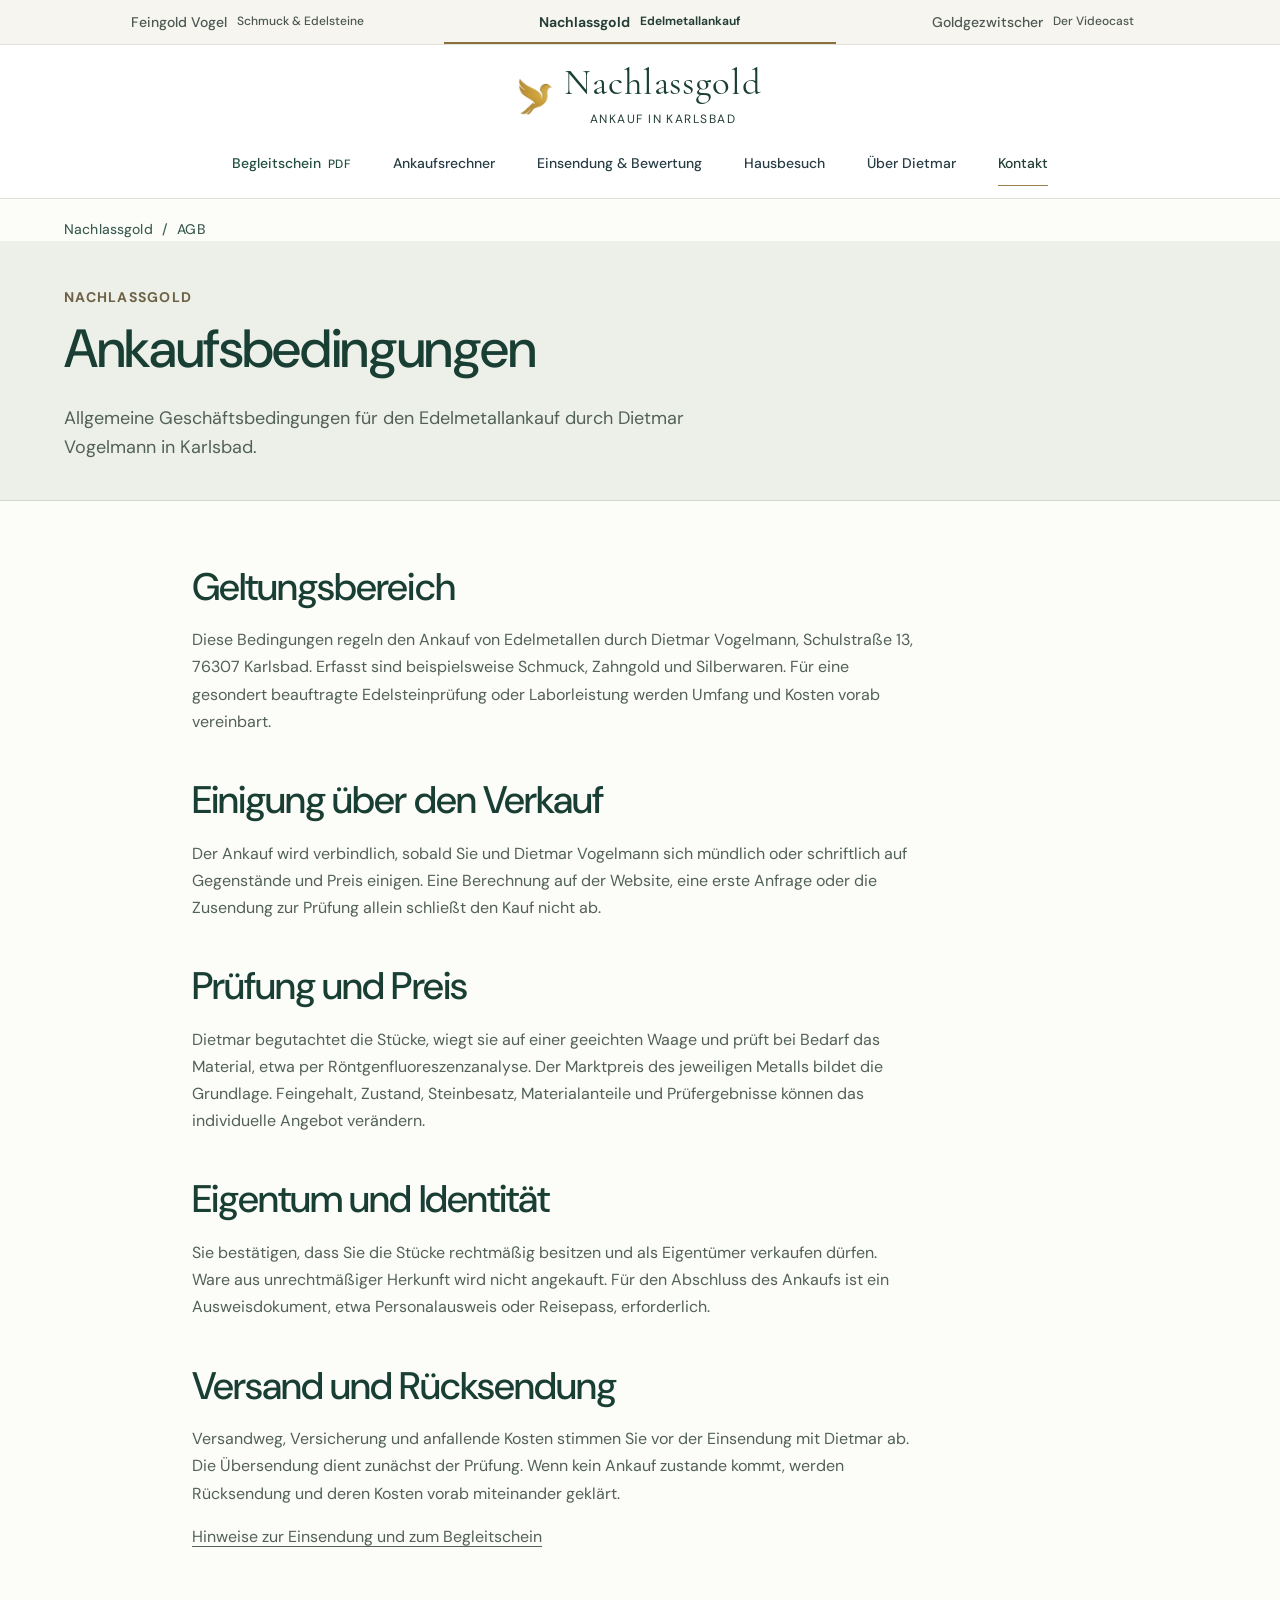
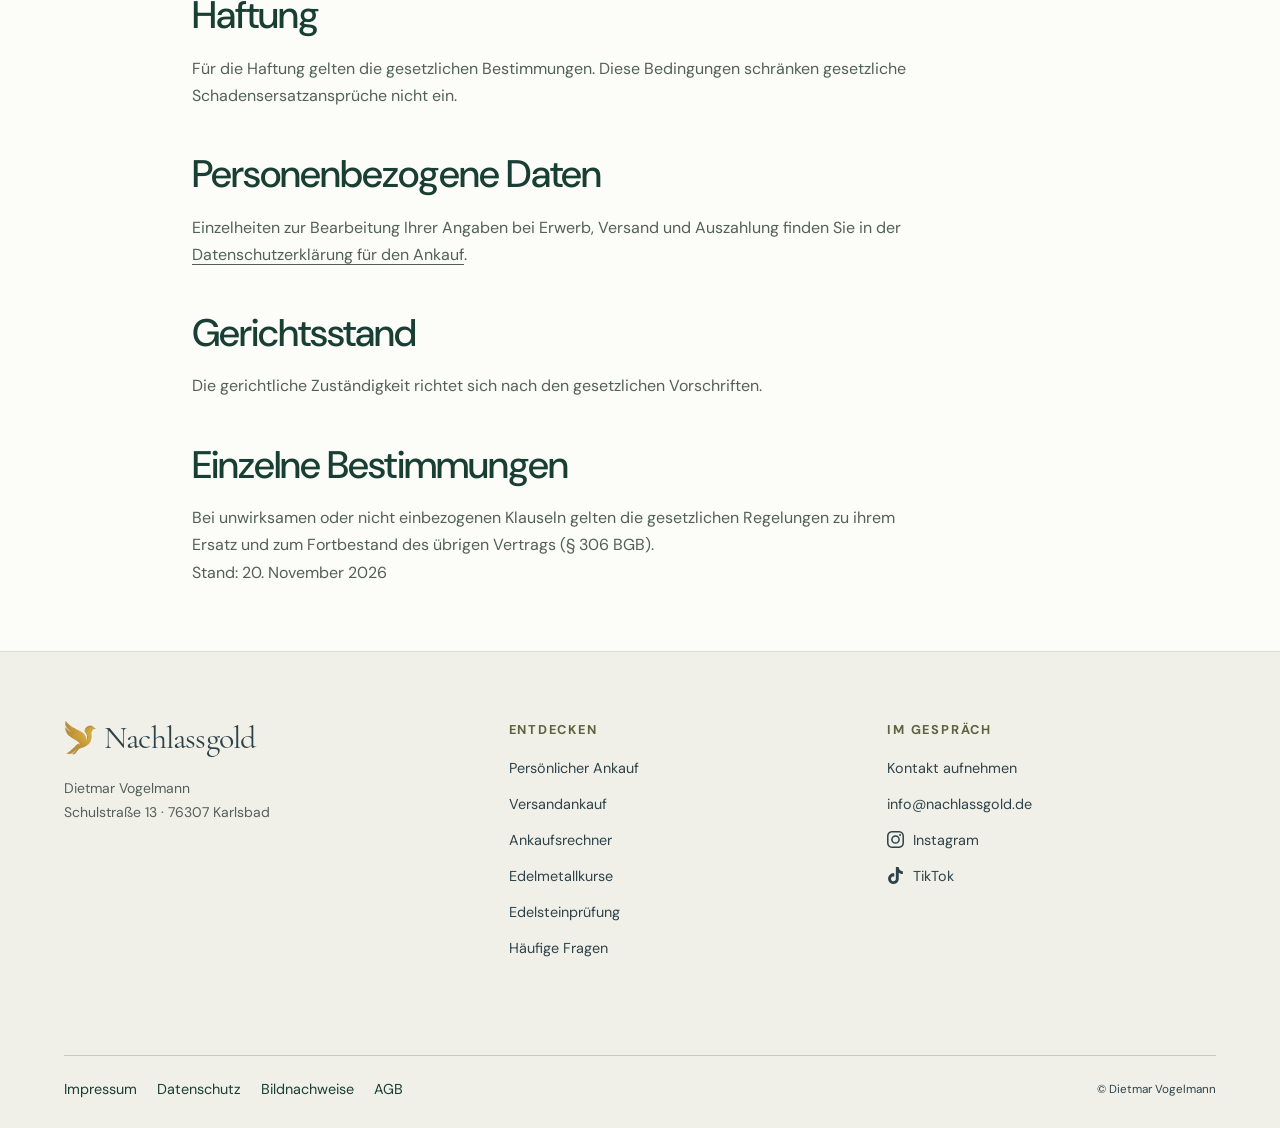
==== commit 778fe83d: "Center the logo above the navigation to match Feingold Vogel across all pages" ====
--- a/agb.html
+++ b/agb.html
@@ -6,7 +6,7 @@
 <meta http-equiv="Content-Security-Policy" content="default-src 'none'; media-src 'self'; img-src 'self'; style-src 'self'; script-src 'self'; connect-src 'self'; font-src 'self'; object-src 'none'; base-uri 'none'; form-action 'none'">
 <title>AGB · Nachlassgold</title><meta name="description" content="Allgemeine Geschäftsbedingungen für den Edelmetallankauf durch Dietmar Vogelmann in Karlsbad.">
 <link rel="stylesheet" href="assets/design.css">
-<meta name="atelier-edition" content="atelier-v16">
+<meta name="atelier-edition" content="atelier-v19">
 <link rel="stylesheet" href="assets/haus-v3.css"><script src="assets/haus-v3.js?v=8" defer></script>
 <link rel="icon" type="image/webp" href="assets/haus-vogel.webp">
 <link rel="stylesheet" href="assets/journal-v4.css">
@@ -20,6 +20,7 @@
 <link rel="stylesheet" href="assets/family-v10.css?v=10"><link rel="stylesheet" href="assets/identity-v10.css?v=12"><script src="assets/experience-v10.js?v=10" defer></script>
 <link rel="stylesheet" href="assets/refinement-v13.css?v=13">
 <link rel="stylesheet" href="assets/refinement-v16.css?v=16">
+<link rel="stylesheet" href="assets/header-v19.css?v=19">
 </head><body class="nachlass page-agb journal-v4 hauslicht identity-v10">
 <a class="skip" href="#inhalt">Zum Inhalt</a>
 <header class="dv-head" data-dv-header="nachlassgold"><div class="dv-brandbar"><nav class="dv-worlds" aria-label="Die drei Marken von Dietmar Vogelmann"><a href="https://feingold-vogel.rateriser.tech/"><span>Feingold Vogel</span><small>Schmuck &amp; Edelsteine</small></a><a href="index.html" class="dv-active" aria-current="true"><span>Nachlassgold</span><small>Edelmetallankauf</small></a><a href="https://goldgezwitscher.rateriser.tech/"><span>Goldgezwitscher</span><small>Der Videocast</small></a></nav></div><div class="dv-core dv-inner"><a class="dv-logo" href="index.html" aria-label="Nachlassgold, zur Startseite"><img src="assets/haus-vogel.webp" width="77" height="85" alt=""><span><strong>Nachlassgold</strong><small>Ankauf in Karlsbad</small></span></a>
--- a/assets/header-v19.css
+++ b/assets/header-v19.css
@@ -0,0 +1,8 @@
+/* Shared desktop masthead, matching Feingold Vogel. Mobile keeps its existing menu. */
+@media(min-width:66.001rem){
+ body:is(.nachlass,.goldgezwitscher).identity-v10 .dv-head .dv-core{min-height:128px;flex-direction:column;align-items:center;justify-content:space-between;gap:14px;padding:20px 0 12px}
+ body:is(.nachlass,.goldgezwitscher).identity-v10 .dv-head .dv-logo strong{font:500 2.3rem/1 var(--serif);letter-spacing:.025em}
+ body:is(.nachlass,.goldgezwitscher).identity-v10 .dv-head .dv-logo img{width:34px;height:39px}
+ body:is(.nachlass,.goldgezwitscher).identity-v10 .dv-head .dv-logo small{text-align:center}
+ body:is(.nachlass,.goldgezwitscher).identity-v10 .dv-head .dv-links{gap:42px;justify-content:center}
+}
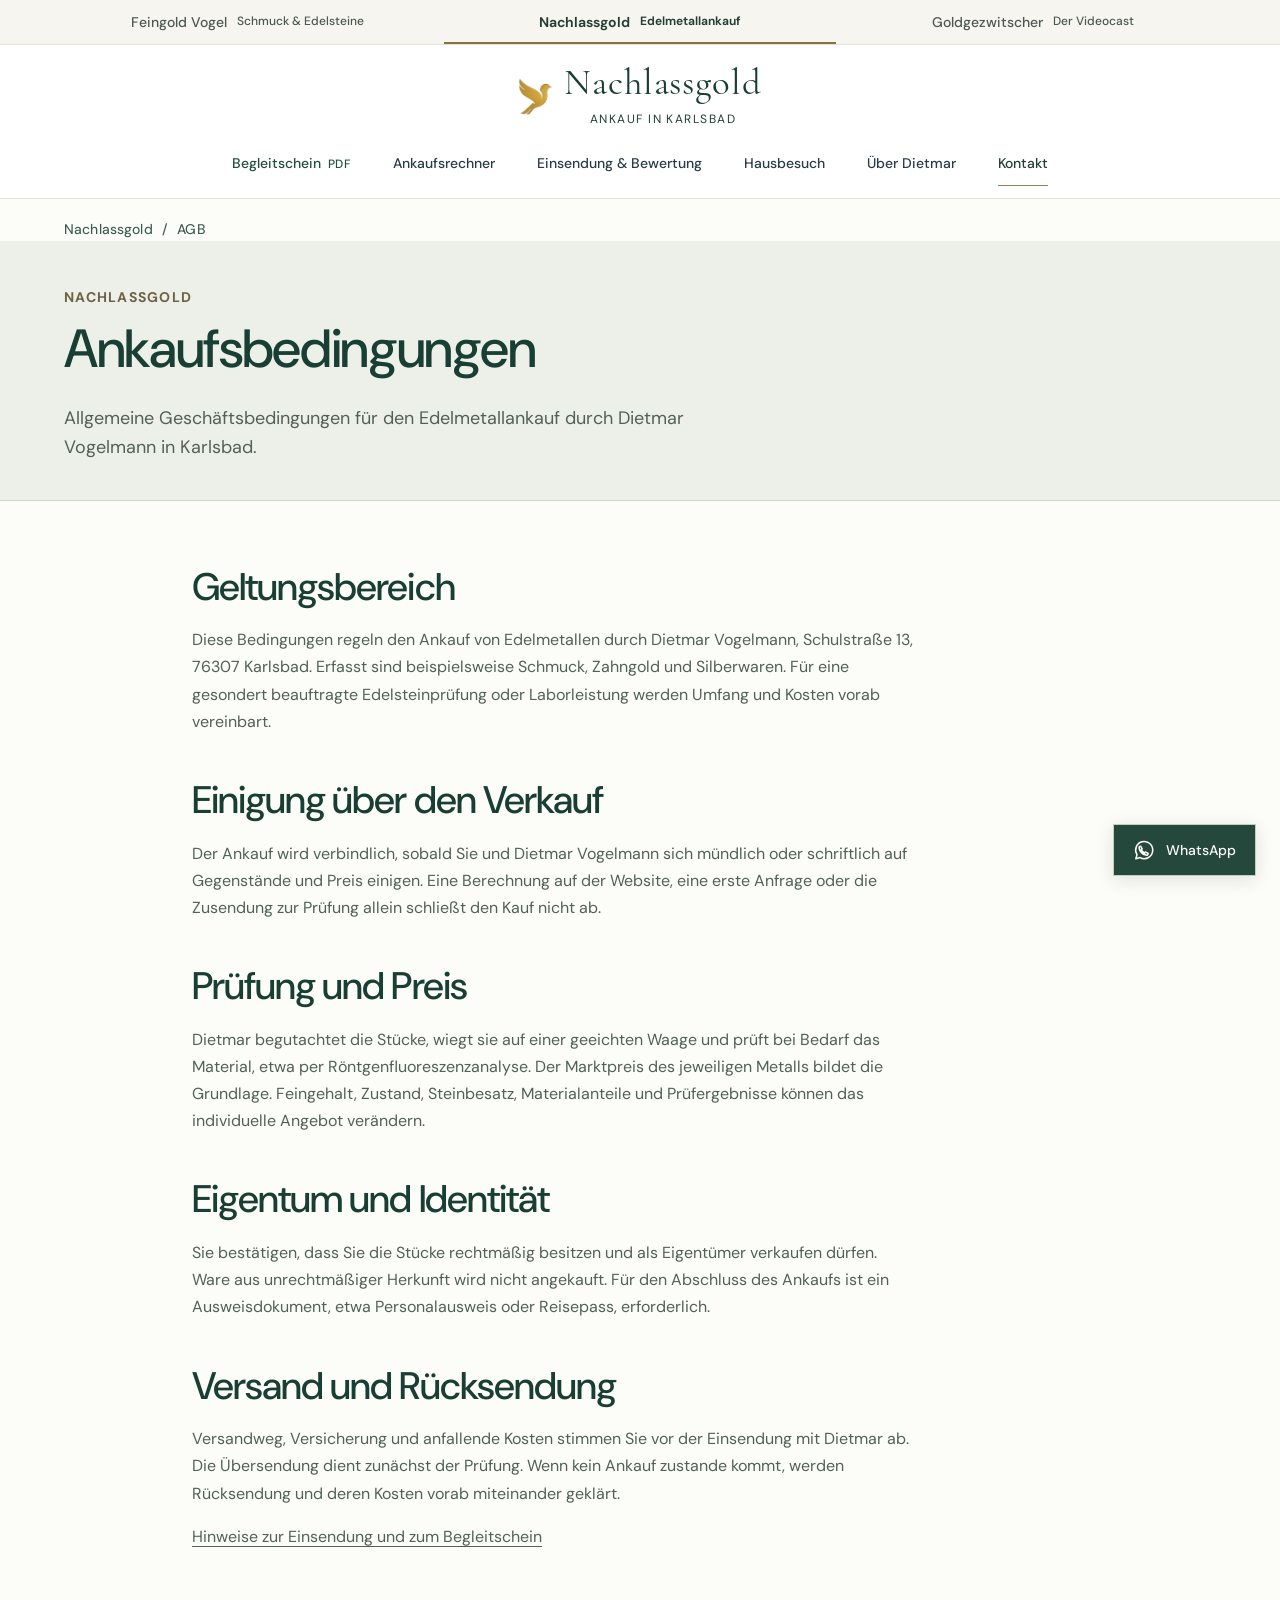
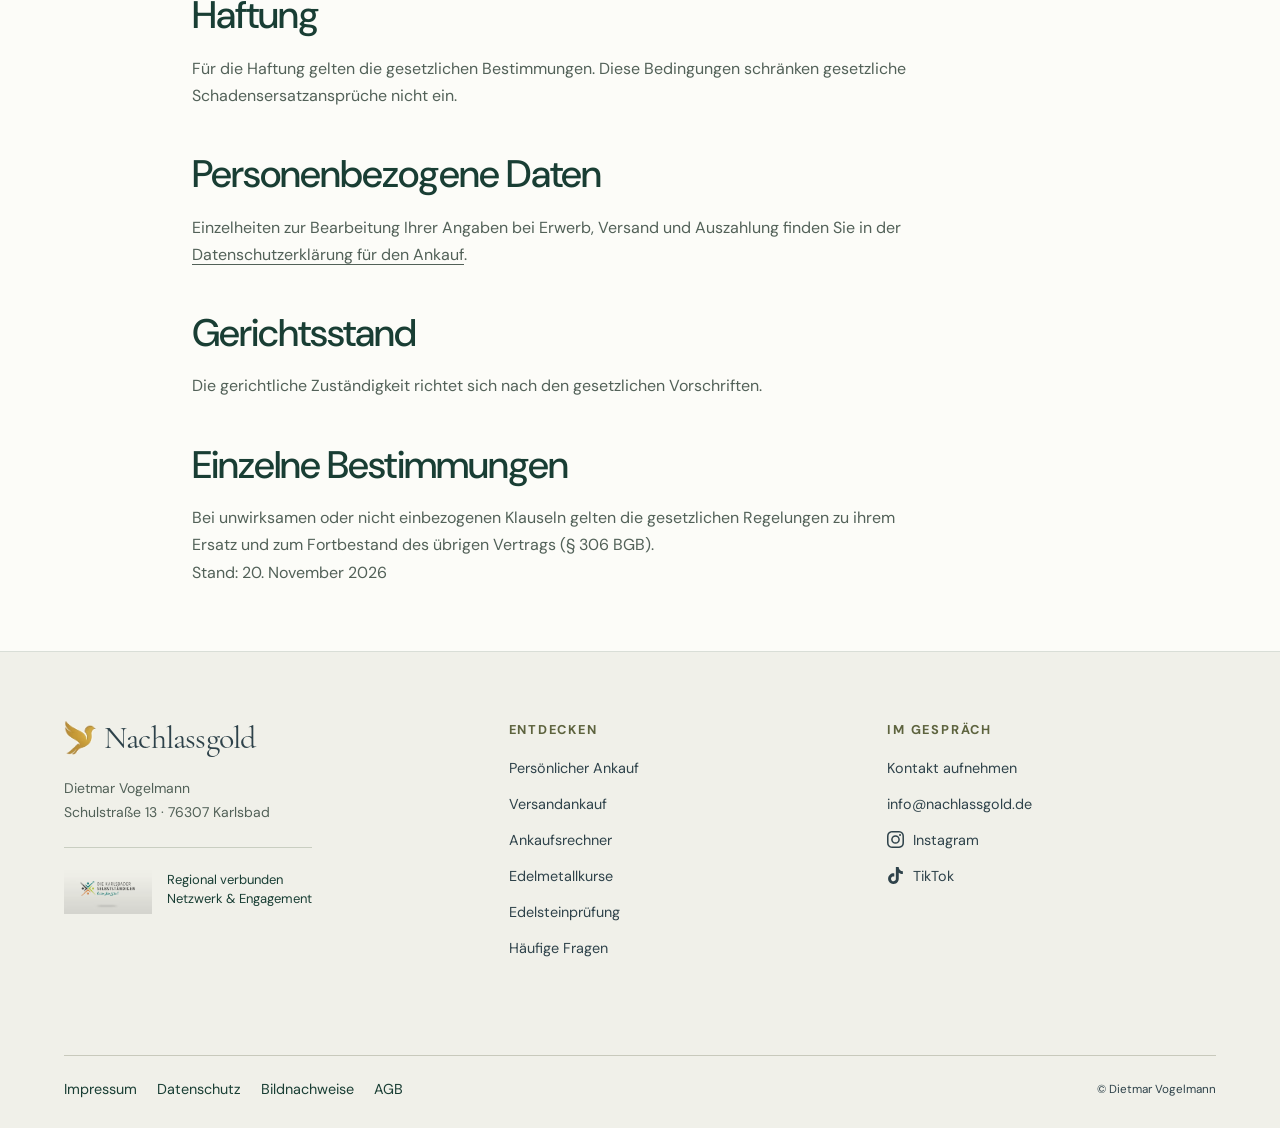
==== commit 9cb8bd14: "Rebuild Nachlassgold homepage with clear selling routes, photo carousel and WhatsApp" ====
--- a/agb.html
+++ b/agb.html
@@ -6,7 +6,7 @@
 <meta http-equiv="Content-Security-Policy" content="default-src 'none'; media-src 'self'; img-src 'self'; style-src 'self'; script-src 'self'; connect-src 'self'; font-src 'self'; object-src 'none'; base-uri 'none'; form-action 'none'">
 <title>AGB · Nachlassgold</title><meta name="description" content="Allgemeine Geschäftsbedingungen für den Edelmetallankauf durch Dietmar Vogelmann in Karlsbad.">
 <link rel="stylesheet" href="assets/design.css">
-<meta name="atelier-edition" content="atelier-v19">
+<meta name="atelier-edition" content="atelier-v20">
 <link rel="stylesheet" href="assets/haus-v3.css"><script src="assets/haus-v3.js?v=8" defer></script>
 <link rel="icon" type="image/webp" href="assets/haus-vogel.webp">
 <link rel="stylesheet" href="assets/journal-v4.css">
@@ -21,6 +21,7 @@
 <link rel="stylesheet" href="assets/refinement-v13.css?v=13">
 <link rel="stylesheet" href="assets/refinement-v16.css?v=16">
 <link rel="stylesheet" href="assets/header-v19.css?v=19">
+<link rel="stylesheet" href="assets/contact-v20.css?v=20">
 </head><body class="nachlass page-agb journal-v4 hauslicht identity-v10">
 <a class="skip" href="#inhalt">Zum Inhalt</a>
 <header class="dv-head" data-dv-header="nachlassgold"><div class="dv-brandbar"><nav class="dv-worlds" aria-label="Die drei Marken von Dietmar Vogelmann"><a href="https://feingold-vogel.rateriser.tech/"><span>Feingold Vogel</span><small>Schmuck &amp; Edelsteine</small></a><a href="index.html" class="dv-active" aria-current="true"><span>Nachlassgold</span><small>Edelmetallankauf</small></a><a href="https://goldgezwitscher.rateriser.tech/"><span>Goldgezwitscher</span><small>Der Videocast</small></a></nav></div><div class="dv-core dv-inner"><a class="dv-logo" href="index.html" aria-label="Nachlassgold, zur Startseite"><img src="assets/haus-vogel.webp" width="77" height="85" alt=""><span><strong>Nachlassgold</strong><small>Ankauf in Karlsbad</small></span></a>
@@ -57,7 +58,8 @@
 
 </main>
 <footer class="site-footer"><div class="foot-inner">
-<div class="foot-cols"><div><a class="foot-brand" href="index.html"><img src="assets/haus-vogel.webp" width="77" height="85" alt="">Nachlassgold</a><p class="foot-title">Dietmar Vogelmann<br>Schulstraße 13 · 76307 Karlsbad</p></div><div><p class="foot-heading">Entdecken</p><nav class="foot-links" aria-label="Themen"><a href="persoenlicher-ankauf.html">Persönlicher Ankauf</a><a href="versandankauf.html">Versandankauf</a><a href="ankaufsrechner.html">Ankaufsrechner</a><a href="edelmetallkurse.html">Edelmetallkurse</a><a href="edelsteine.html">Edelsteinprüfung</a><a href="fragen.html">Häufige Fragen</a></nav></div>
+<div class="foot-cols"><div><a class="foot-brand" href="index.html"><img src="assets/haus-vogel.webp" width="77" height="85" alt="">Nachlassgold</a><p class="foot-title">Dietmar Vogelmann<br>Schulstraße 13 · 76307 Karlsbad</p><a class="ng20-footer-network" href="index.html#regional"><img src="assets/karlsbader-v20-480.webp" width="480" height="270" alt="Die Karlsbader Selbstständigen" loading="lazy" decoding="async"><span>Regional verbunden<br>Netzwerk &amp; Engagement</span></a></div><div><p class="foot-heading">Entdecken</p><nav class="foot-links" aria-label="Themen"><a href="persoenlicher-ankauf.html">Persönlicher Ankauf</a><a href="versandankauf.html">Versandankauf</a><a href="ankaufsrechner.html">Ankaufsrechner</a><a href="edelmetallkurse.html">Edelmetallkurse</a><a href="edelsteine.html">Edelsteinprüfung</a><a href="fragen.html">Häufige Fragen</a></nav></div>
 <div><p class="foot-heading">Im Gespräch</p><nav class="foot-links" aria-label="Kontakt und soziale Medien"><a href="kontakt.html">Kontakt aufnehmen</a><a href="mailto:info@nachlassgold.de">info@nachlassgold.de</a><a href="https://www.instagram.com/feingold_vogel/" rel="external noreferrer noopener"><svg class="v16-social-icon" viewBox="0 0 24 24" width="20" height="20" fill="currentColor" aria-hidden="true" focusable="false"><path d="M7.0301.084c-1.2768.0602-2.1487.264-2.911.5634-.7888.3075-1.4575.72-2.1228 1.3877-.6652.6677-1.075 1.3368-1.3802 2.127-.2954.7638-.4956 1.6365-.552 2.914-.0564 1.2775-.0689 1.6882-.0626 4.947.0062 3.2586.0206 3.6671.0825 4.9473.061 1.2765.264 2.1482.5635 2.9107.308.7889.72 1.4573 1.388 2.1228.6679.6655 1.3365 1.0743 2.1285 1.38.7632.295 1.6361.4961 2.9134.552 1.2773.056 1.6884.069 4.9462.0627 3.2578-.0062 3.668-.0207 4.9478-.0814 1.28-.0607 2.147-.2652 2.9098-.5633.7889-.3086 1.4578-.72 2.1228-1.3881.665-.6682 1.0745-1.3378 1.3795-2.1284.2957-.7632.4966-1.636.552-2.9124.056-1.2809.0692-1.6898.063-4.948-.0063-3.2583-.021-3.6668-.0817-4.9465-.0607-1.2797-.264-2.1487-.5633-2.9117-.3084-.7889-.72-1.4568-1.3876-2.1228C21.2982 1.33 20.628.9208 19.8378.6165 19.074.321 18.2017.1197 16.9244.0645 15.6471.0093 15.236-.005 11.977.0014 8.718.0076 8.31.0215 7.0301.0839m.1402 21.6932c-1.17-.0509-1.8053-.2453-2.2287-.408-.5606-.216-.96-.4771-1.3819-.895-.422-.4178-.6811-.8186-.9-1.378-.1644-.4234-.3624-1.058-.4171-2.228-.0595-1.2645-.072-1.6442-.079-4.848-.007-3.2037.0053-3.583.0607-4.848.05-1.169.2456-1.805.408-2.2282.216-.5613.4762-.96.895-1.3816.4188-.4217.8184-.6814 1.3783-.9003.423-.1651 1.0575-.3614 2.227-.4171 1.2655-.06 1.6447-.072 4.848-.079 3.2033-.007 3.5835.005 4.8495.0608 1.169.0508 1.8053.2445 2.228.408.5608.216.96.4754 1.3816.895.4217.4194.6816.8176.9005 1.3787.1653.4217.3617 1.056.4169 2.2263.0602 1.2655.0739 1.645.0796 4.848.0058 3.203-.0055 3.5834-.061 4.848-.051 1.17-.245 1.8055-.408 2.2294-.216.5604-.4763.96-.8954 1.3814-.419.4215-.8181.6811-1.3783.9-.4224.1649-1.0577.3617-2.2262.4174-1.2656.0595-1.6448.072-4.8493.079-3.2045.007-3.5825-.006-4.848-.0608M16.953 5.5864A1.44 1.44 0 1 0 18.39 4.144a1.44 1.44 0 0 0-1.437 1.4424M5.8385 12.012c.0067 3.4032 2.7706 6.1557 6.173 6.1493 3.4026-.0065 6.157-2.7701 6.1506-6.1733-.0065-3.4032-2.771-6.1565-6.174-6.1498-3.403.0067-6.156 2.771-6.1496 6.1738M8 12.0077a4 4 0 1 1 4.008 3.9921A3.9996 3.9996 0 0 1 8 12.0077"/></svg>Instagram</a><a href="https://www.tiktok.com/@feingold.vogel" rel="external noreferrer noopener"><svg class="v16-social-icon" viewBox="0 0 24 24" width="20" height="20" fill="currentColor" aria-hidden="true" focusable="false"><path d="M12.525.02c1.31-.02 2.61-.01 3.91-.02.08 1.53.63 3.09 1.75 4.17 1.12 1.11 2.7 1.62 4.24 1.79v4.03c-1.44-.05-2.89-.35-4.2-.97-.57-.26-1.1-.59-1.62-.93-.01 2.92.01 5.84-.02 8.75-.08 1.4-.54 2.79-1.35 3.94-1.31 1.92-3.58 3.17-5.91 3.21-1.43.08-2.86-.31-4.08-1.03-2.02-1.19-3.44-3.37-3.65-5.71-.02-.5-.03-1-.01-1.49.18-1.9 1.12-3.72 2.58-4.96 1.66-1.44 3.98-2.13 6.15-1.72.02 1.48-.04 2.96-.04 4.44-.99-.32-2.15-.23-3.02.37-.63.41-1.11 1.04-1.36 1.75-.21.51-.15 1.07-.14 1.61.24 1.64 1.82 3.02 3.5 2.87 1.12-.01 2.19-.66 2.77-1.61.19-.33.4-.67.41-1.06.1-1.79.06-3.57.07-5.36.01-4.03-.01-8.05.02-12.07z"/></svg>TikTok</a></nav></div></div>
 <div class="foot-base"><nav aria-label="Rechtliches"><a href="impressum.html">Impressum</a><a href="datenschutz.html">Datenschutz</a><a href="bildnachweise.html">Bildnachweise</a><a href="agb.html" aria-current="page">AGB</a></nav><small>© Dietmar Vogelmann</small></div></div></footer>
+<a class="ng20-whatsapp" href="https://wa.me/4915207034434" target="_blank" rel="noopener noreferrer" aria-label="Dietmar Vogelmann auf WhatsApp kontaktieren"><svg class="ng20-wa-icon" viewBox="0 0 24 24" width="24" height="24" fill="none" stroke="currentColor" stroke-width="1.6" stroke-linecap="round" stroke-linejoin="round" aria-hidden="true" focusable="false"><path d="M20.6 11.6a8.9 8.9 0 0 1-13.2 7.8L3 20.6l1.2-4.3A8.9 8.9 0 1 1 20.6 11.6Z"/><path d="m8 7.5 1.6 2.7-1 .9c.8 1.6 2 2.8 3.6 3.5l.9-1 2.7 1.5c-.2 1.7-1.1 2-2.2 1.7-4-.9-6.5-3.5-7.2-7.4-.2-1 .3-1.7 1.6-1.9Z"/></svg><span>WhatsApp</span></a>
 </body></html>
--- a/assets/contact-v20.css
+++ b/assets/contact-v20.css
@@ -0,0 +1,17 @@
+.nachlass .ng20-whatsapp{position:fixed;z-index:25;right:24px;bottom:24px;display:inline-flex;align-items:center;gap:10px;min-height:52px;padding:13px 19px;background:#25483c;color:#fffefa;border:1px solid #c5cfbd;box-shadow:0 4px 18px #172f251f;border-radius:0;text-decoration:none;font:500 .875rem/1.3 var(--sans)}
+.nachlass .ng20-whatsapp:hover{background:#173c2e}
+.ng20-wa-icon{display:inline-block;width:23px;height:23px;flex-shrink:0;vertical-align:middle}
+.nachlass .ng20-footer-network{display:inline-flex;align-items:center;gap:15px;text-decoration:none;border-top:1px solid #c9cec1;margin-top:22px;padding-top:17px;font:400 .8125rem/1.5 var(--sans);color:inherit}
+.ng20-footer-network img{width:88px;height:auto;mix-blend-mode:multiply}
+@media(max-width:700px){
+ .nachlass .ng20-whatsapp{right:15px;bottom:calc(15px + env(safe-area-inset-bottom,0px));padding:12px 15px;min-height:48px}
+ .nachlass:has(.ng-mobile-actions)>.ng20-whatsapp{display:none}
+ .nachlass:has(.ng20-whatsapp):not(:has(.ng-mobile-actions)){padding-bottom:calc(75px + env(safe-area-inset-bottom,0px))}
+ .nachlass .ng-mobile-actions{grid-template-columns:1fr 1.1fr 1fr;gap:6px;padding-inline:3%;z-index:30}
+ .nachlass .ng-mobile-actions a{padding:10px 5px;font-size:.8125rem;min-height:44px;gap:6px}
+ .nachlass .ng-mobile-actions .ng20-mobile-wa{background:#fffefa;color:#25483c}
+ .nachlass .ng-mobile-actions .ng20-wa-icon{width:19px;height:19px}
+ .nachlass .ng-mobile-actions a:nth-child(2){background:#25483c;color:#fffefa}
+}
+@media(max-width:360px){.nachlass .ng-mobile-actions a{font-size:.8125rem;gap:4px}.nachlass .ng-mobile-actions .ng20-wa-icon{width:17px;height:17px}}
+@media print{.ng20-whatsapp{display:none!important}}
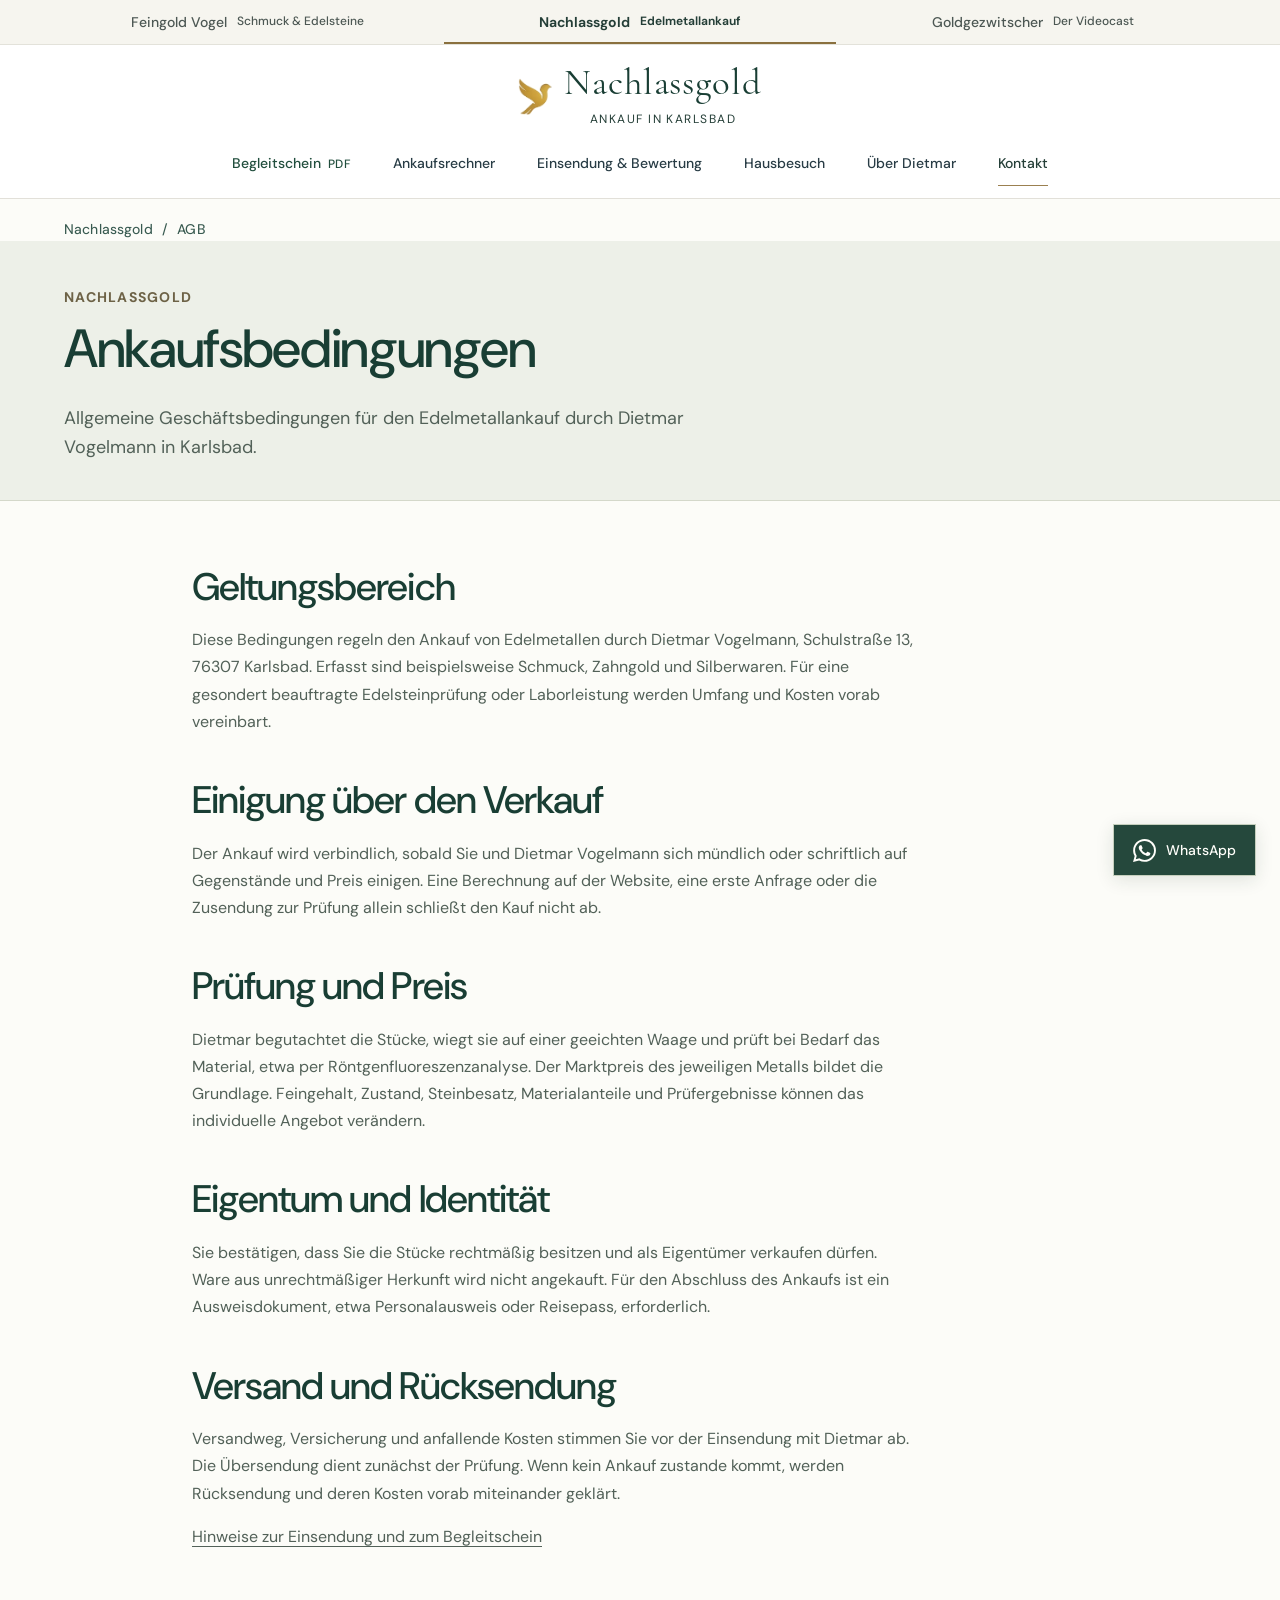
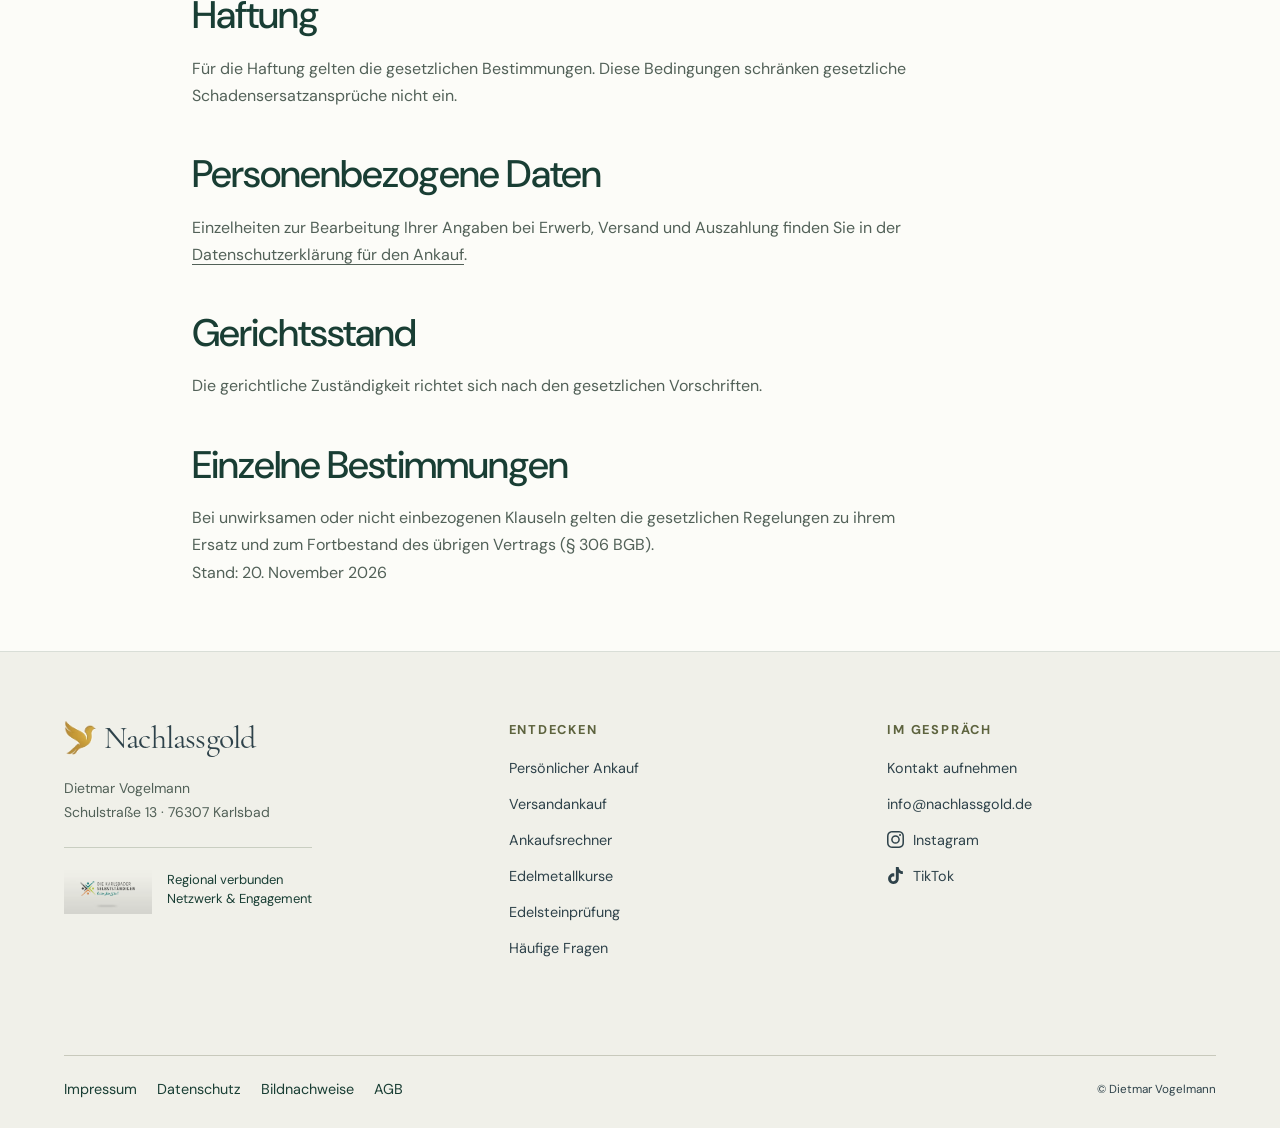
==== commit 3c4bee4b: "Refine hero photography, visualize selling routes and clarify indicative prices" ====
--- a/agb.html
+++ b/agb.html
@@ -6,7 +6,7 @@
 <meta http-equiv="Content-Security-Policy" content="default-src 'none'; media-src 'self'; img-src 'self'; style-src 'self'; script-src 'self'; connect-src 'self'; font-src 'self'; object-src 'none'; base-uri 'none'; form-action 'none'">
 <title>AGB · Nachlassgold</title><meta name="description" content="Allgemeine Geschäftsbedingungen für den Edelmetallankauf durch Dietmar Vogelmann in Karlsbad.">
 <link rel="stylesheet" href="assets/design.css">
-<meta name="atelier-edition" content="atelier-v20">
+<meta name="atelier-edition" content="atelier-v21">
 <link rel="stylesheet" href="assets/haus-v3.css"><script src="assets/haus-v3.js?v=8" defer></script>
 <link rel="icon" type="image/webp" href="assets/haus-vogel.webp">
 <link rel="stylesheet" href="assets/journal-v4.css">
@@ -22,6 +22,7 @@
 <link rel="stylesheet" href="assets/refinement-v16.css?v=16">
 <link rel="stylesheet" href="assets/header-v19.css?v=19">
 <link rel="stylesheet" href="assets/contact-v20.css?v=20">
+<link rel="stylesheet" href="assets/details-v21.css?v=21">
 </head><body class="nachlass page-agb journal-v4 hauslicht identity-v10">
 <a class="skip" href="#inhalt">Zum Inhalt</a>
 <header class="dv-head" data-dv-header="nachlassgold"><div class="dv-brandbar"><nav class="dv-worlds" aria-label="Die drei Marken von Dietmar Vogelmann"><a href="https://feingold-vogel.rateriser.tech/"><span>Feingold Vogel</span><small>Schmuck &amp; Edelsteine</small></a><a href="index.html" class="dv-active" aria-current="true"><span>Nachlassgold</span><small>Edelmetallankauf</small></a><a href="https://goldgezwitscher.rateriser.tech/"><span>Goldgezwitscher</span><small>Der Videocast</small></a></nav></div><div class="dv-core dv-inner"><a class="dv-logo" href="index.html" aria-label="Nachlassgold, zur Startseite"><img src="assets/haus-vogel.webp" width="77" height="85" alt=""><span><strong>Nachlassgold</strong><small>Ankauf in Karlsbad</small></span></a>
@@ -61,5 +62,5 @@
 <div class="foot-cols"><div><a class="foot-brand" href="index.html"><img src="assets/haus-vogel.webp" width="77" height="85" alt="">Nachlassgold</a><p class="foot-title">Dietmar Vogelmann<br>Schulstraße 13 · 76307 Karlsbad</p><a class="ng20-footer-network" href="index.html#regional"><img src="assets/karlsbader-v20-480.webp" width="480" height="270" alt="Die Karlsbader Selbstständigen" loading="lazy" decoding="async"><span>Regional verbunden<br>Netzwerk &amp; Engagement</span></a></div><div><p class="foot-heading">Entdecken</p><nav class="foot-links" aria-label="Themen"><a href="persoenlicher-ankauf.html">Persönlicher Ankauf</a><a href="versandankauf.html">Versandankauf</a><a href="ankaufsrechner.html">Ankaufsrechner</a><a href="edelmetallkurse.html">Edelmetallkurse</a><a href="edelsteine.html">Edelsteinprüfung</a><a href="fragen.html">Häufige Fragen</a></nav></div>
 <div><p class="foot-heading">Im Gespräch</p><nav class="foot-links" aria-label="Kontakt und soziale Medien"><a href="kontakt.html">Kontakt aufnehmen</a><a href="mailto:info@nachlassgold.de">info@nachlassgold.de</a><a href="https://www.instagram.com/feingold_vogel/" rel="external noreferrer noopener"><svg class="v16-social-icon" viewBox="0 0 24 24" width="20" height="20" fill="currentColor" aria-hidden="true" focusable="false"><path d="M7.0301.084c-1.2768.0602-2.1487.264-2.911.5634-.7888.3075-1.4575.72-2.1228 1.3877-.6652.6677-1.075 1.3368-1.3802 2.127-.2954.7638-.4956 1.6365-.552 2.914-.0564 1.2775-.0689 1.6882-.0626 4.947.0062 3.2586.0206 3.6671.0825 4.9473.061 1.2765.264 2.1482.5635 2.9107.308.7889.72 1.4573 1.388 2.1228.6679.6655 1.3365 1.0743 2.1285 1.38.7632.295 1.6361.4961 2.9134.552 1.2773.056 1.6884.069 4.9462.0627 3.2578-.0062 3.668-.0207 4.9478-.0814 1.28-.0607 2.147-.2652 2.9098-.5633.7889-.3086 1.4578-.72 2.1228-1.3881.665-.6682 1.0745-1.3378 1.3795-2.1284.2957-.7632.4966-1.636.552-2.9124.056-1.2809.0692-1.6898.063-4.948-.0063-3.2583-.021-3.6668-.0817-4.9465-.0607-1.2797-.264-2.1487-.5633-2.9117-.3084-.7889-.72-1.4568-1.3876-2.1228C21.2982 1.33 20.628.9208 19.8378.6165 19.074.321 18.2017.1197 16.9244.0645 15.6471.0093 15.236-.005 11.977.0014 8.718.0076 8.31.0215 7.0301.0839m.1402 21.6932c-1.17-.0509-1.8053-.2453-2.2287-.408-.5606-.216-.96-.4771-1.3819-.895-.422-.4178-.6811-.8186-.9-1.378-.1644-.4234-.3624-1.058-.4171-2.228-.0595-1.2645-.072-1.6442-.079-4.848-.007-3.2037.0053-3.583.0607-4.848.05-1.169.2456-1.805.408-2.2282.216-.5613.4762-.96.895-1.3816.4188-.4217.8184-.6814 1.3783-.9003.423-.1651 1.0575-.3614 2.227-.4171 1.2655-.06 1.6447-.072 4.848-.079 3.2033-.007 3.5835.005 4.8495.0608 1.169.0508 1.8053.2445 2.228.408.5608.216.96.4754 1.3816.895.4217.4194.6816.8176.9005 1.3787.1653.4217.3617 1.056.4169 2.2263.0602 1.2655.0739 1.645.0796 4.848.0058 3.203-.0055 3.5834-.061 4.848-.051 1.17-.245 1.8055-.408 2.2294-.216.5604-.4763.96-.8954 1.3814-.419.4215-.8181.6811-1.3783.9-.4224.1649-1.0577.3617-2.2262.4174-1.2656.0595-1.6448.072-4.8493.079-3.2045.007-3.5825-.006-4.848-.0608M16.953 5.5864A1.44 1.44 0 1 0 18.39 4.144a1.44 1.44 0 0 0-1.437 1.4424M5.8385 12.012c.0067 3.4032 2.7706 6.1557 6.173 6.1493 3.4026-.0065 6.157-2.7701 6.1506-6.1733-.0065-3.4032-2.771-6.1565-6.174-6.1498-3.403.0067-6.156 2.771-6.1496 6.1738M8 12.0077a4 4 0 1 1 4.008 3.9921A3.9996 3.9996 0 0 1 8 12.0077"/></svg>Instagram</a><a href="https://www.tiktok.com/@feingold.vogel" rel="external noreferrer noopener"><svg class="v16-social-icon" viewBox="0 0 24 24" width="20" height="20" fill="currentColor" aria-hidden="true" focusable="false"><path d="M12.525.02c1.31-.02 2.61-.01 3.91-.02.08 1.53.63 3.09 1.75 4.17 1.12 1.11 2.7 1.62 4.24 1.79v4.03c-1.44-.05-2.89-.35-4.2-.97-.57-.26-1.1-.59-1.62-.93-.01 2.92.01 5.84-.02 8.75-.08 1.4-.54 2.79-1.35 3.94-1.31 1.92-3.58 3.17-5.91 3.21-1.43.08-2.86-.31-4.08-1.03-2.02-1.19-3.44-3.37-3.65-5.71-.02-.5-.03-1-.01-1.49.18-1.9 1.12-3.72 2.58-4.96 1.66-1.44 3.98-2.13 6.15-1.72.02 1.48-.04 2.96-.04 4.44-.99-.32-2.15-.23-3.02.37-.63.41-1.11 1.04-1.36 1.75-.21.51-.15 1.07-.14 1.61.24 1.64 1.82 3.02 3.5 2.87 1.12-.01 2.19-.66 2.77-1.61.19-.33.4-.67.41-1.06.1-1.79.06-3.57.07-5.36.01-4.03-.01-8.05.02-12.07z"/></svg>TikTok</a></nav></div></div>
 <div class="foot-base"><nav aria-label="Rechtliches"><a href="impressum.html">Impressum</a><a href="datenschutz.html">Datenschutz</a><a href="bildnachweise.html">Bildnachweise</a><a href="agb.html" aria-current="page">AGB</a></nav><small>© Dietmar Vogelmann</small></div></div></footer>
-<a class="ng20-whatsapp" href="https://wa.me/4915207034434" target="_blank" rel="noopener noreferrer" aria-label="Dietmar Vogelmann auf WhatsApp kontaktieren"><svg class="ng20-wa-icon" viewBox="0 0 24 24" width="24" height="24" fill="none" stroke="currentColor" stroke-width="1.6" stroke-linecap="round" stroke-linejoin="round" aria-hidden="true" focusable="false"><path d="M20.6 11.6a8.9 8.9 0 0 1-13.2 7.8L3 20.6l1.2-4.3A8.9 8.9 0 1 1 20.6 11.6Z"/><path d="m8 7.5 1.6 2.7-1 .9c.8 1.6 2 2.8 3.6 3.5l.9-1 2.7 1.5c-.2 1.7-1.1 2-2.2 1.7-4-.9-6.5-3.5-7.2-7.4-.2-1 .3-1.7 1.6-1.9Z"/></svg><span>WhatsApp</span></a>
+<a class="ng20-whatsapp" href="https://wa.me/4915207034434" target="_blank" rel="noopener noreferrer" aria-label="Dietmar Vogelmann auf WhatsApp kontaktieren"><svg class="ng20-wa-icon" viewBox="0 0 24 24" width="24" height="24" fill="currentColor" aria-hidden="true" focusable="false"><path d="M17.472 14.382c-.297-.149-1.758-.867-2.03-.967-.273-.099-.471-.148-.67.15-.197.297-.767.966-.94 1.164-.173.199-.347.223-.644.075-.297-.15-1.255-.463-2.39-1.475-.883-.788-1.48-1.761-1.653-2.059-.173-.297-.018-.458.13-.606.134-.133.298-.347.446-.52.149-.174.198-.298.298-.497.099-.198.05-.371-.025-.52-.075-.149-.669-1.612-.916-2.207-.242-.579-.487-.5-.669-.51-.173-.008-.371-.01-.57-.01-.198 0-.52.074-.792.372-.272.297-1.04 1.016-1.04 2.479 0 1.462 1.065 2.875 1.213 3.074.149.198 2.096 3.2 5.077 4.487.709.306 1.262.489 1.694.625.712.227 1.36.195 1.871.118.571-.085 1.758-.719 2.006-1.413.248-.694.248-1.289.173-1.413-.074-.124-.272-.198-.57-.347m-5.421 7.403h-.004a9.87 9.87 0 01-5.031-1.378l-.361-.214-3.741.982.998-3.648-.235-.374a9.86 9.86 0 01-1.51-5.26c.001-5.45 4.436-9.884 9.888-9.884 2.64 0 5.122 1.03 6.988 2.898a9.825 9.825 0 012.893 6.994c-.003 5.45-4.437 9.884-9.885 9.884m8.413-18.297A11.815 11.815 0 0012.05 0C5.495 0 .16 5.335.157 11.892c0 2.096.547 4.142 1.588 5.945L.057 24l6.305-1.654a11.882 11.882 0 005.683 1.448h.005c6.554 0 11.89-5.335 11.893-11.893a11.821 11.821 0 00-3.48-8.413Z"/></svg><span>WhatsApp</span></a>
 </body></html>
--- a/assets/details-v21.css
+++ b/assets/details-v21.css
@@ -0,0 +1,13 @@
+/* Shared contact details, local platform marks and regional association. */
+.identity-v10 .v21-whatsapp-icon{display:inline-block;width:22px;height:22px;flex:0 0 22px;vertical-align:-5px;margin-right:9px;fill:currentColor}
+.identity-v10 .ng20-button .v21-whatsapp-icon{margin:0}
+.goldgezwitscher.identity-v10 .gg-profile-links a strong{display:inline-flex;align-items:center;gap:14px}
+.goldgezwitscher.identity-v10 .gg-profile-links strong svg{width:28px;height:28px;flex:0 0 28px;margin:0}
+.goldgezwitscher .journal-footer .foot{display:flex;align-items:flex-start;justify-content:space-between;gap:50px;padding-block:48px}
+.goldgezwitscher .gg21-footer-brand{display:flex;flex-direction:column;align-items:flex-start;gap:28px;max-width:100%}
+.goldgezwitscher .gg21-regional{display:flex;align-items:center;gap:18px;color:#344b42;text-decoration:none;font:400 .875rem/1.5 var(--sans)}
+.goldgezwitscher .gg21-regional img{display:block;width:130px;height:auto;max-width:40vw;mix-blend-mode:multiply}
+.goldgezwitscher .gg21-regional span{max-width:165px}
+.goldgezwitscher .gg21-regional:hover span{text-decoration:underline;text-underline-offset:4px}
+.goldgezwitscher .gg21-regional:focus-visible{outline:2px solid #8a713e;outline-offset:6px}
+@media(max-width:700px){.goldgezwitscher .journal-footer .foot{flex-direction:column;gap:35px;padding-block:38px}.goldgezwitscher .gg21-regional img{width:112px}.goldgezwitscher .gg21-footer-brand{gap:24px}.goldgezwitscher .journal-footer .foot-links{gap:8px}}
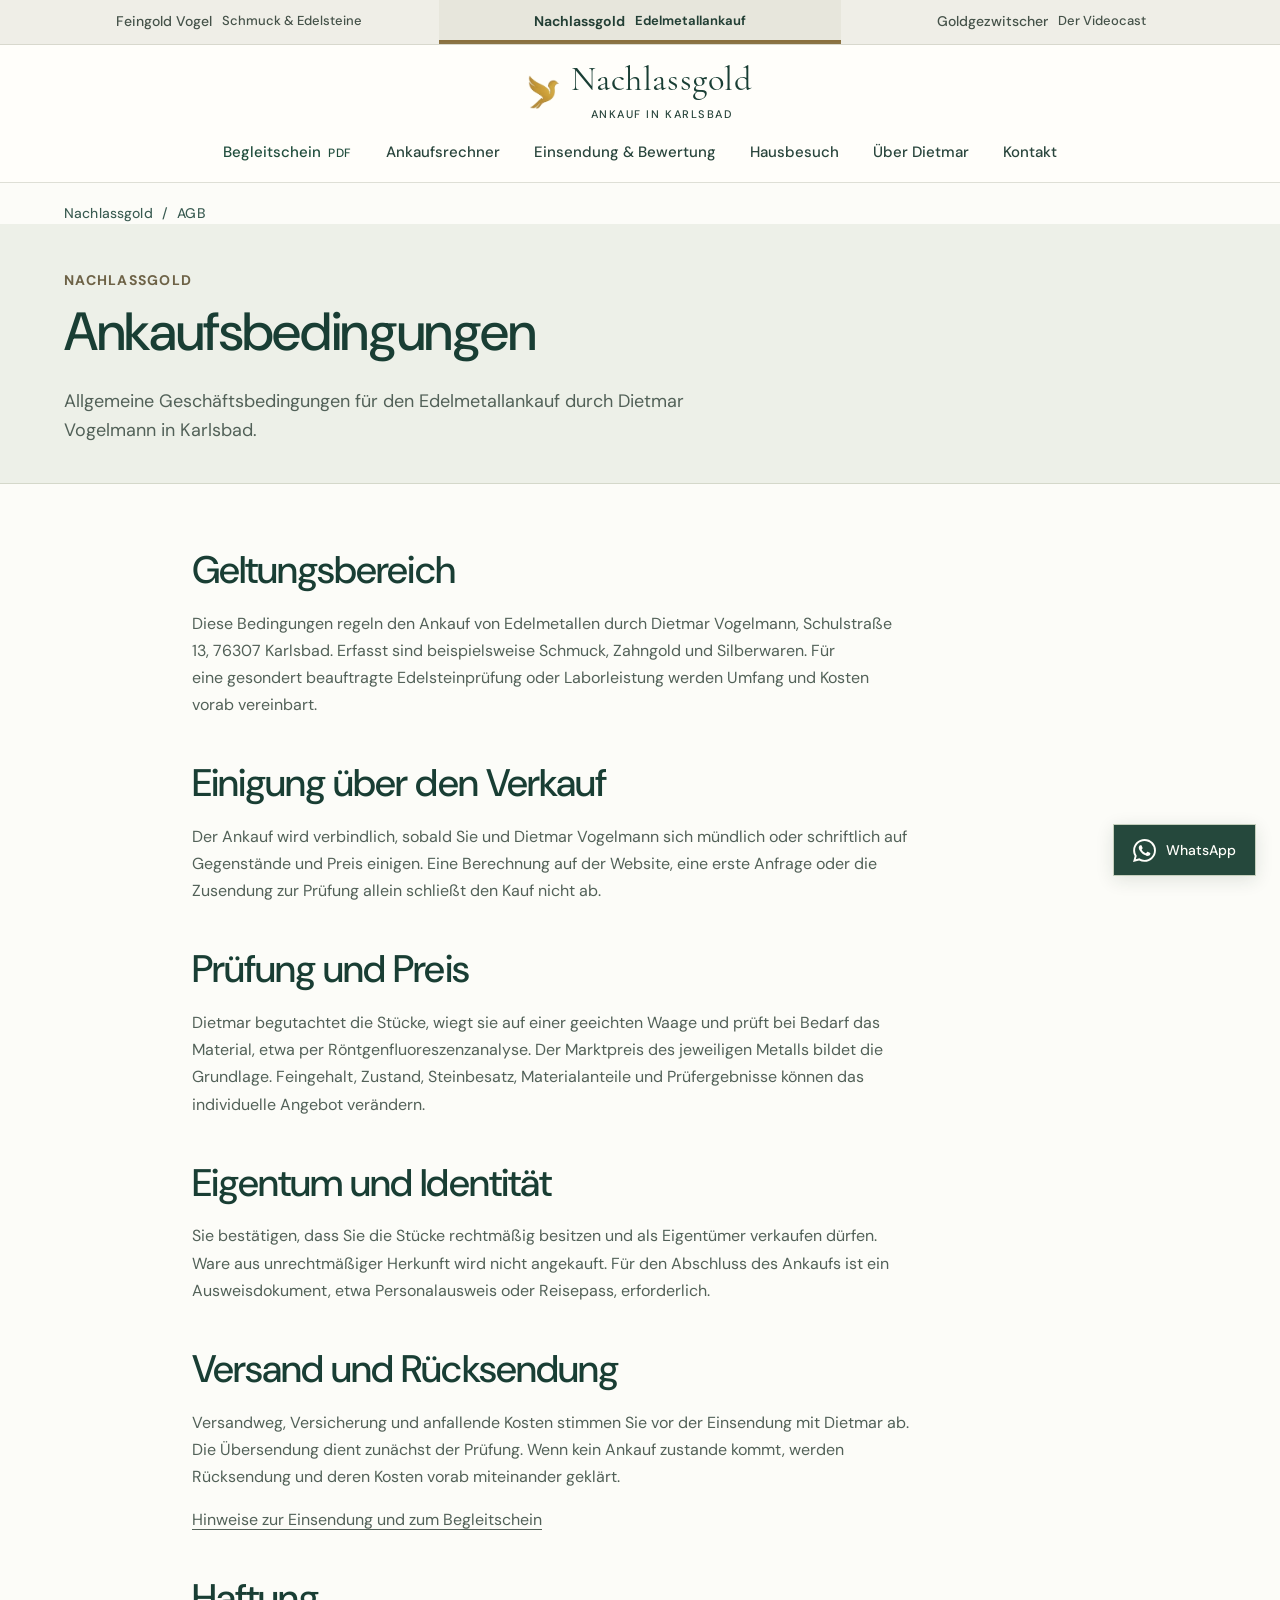
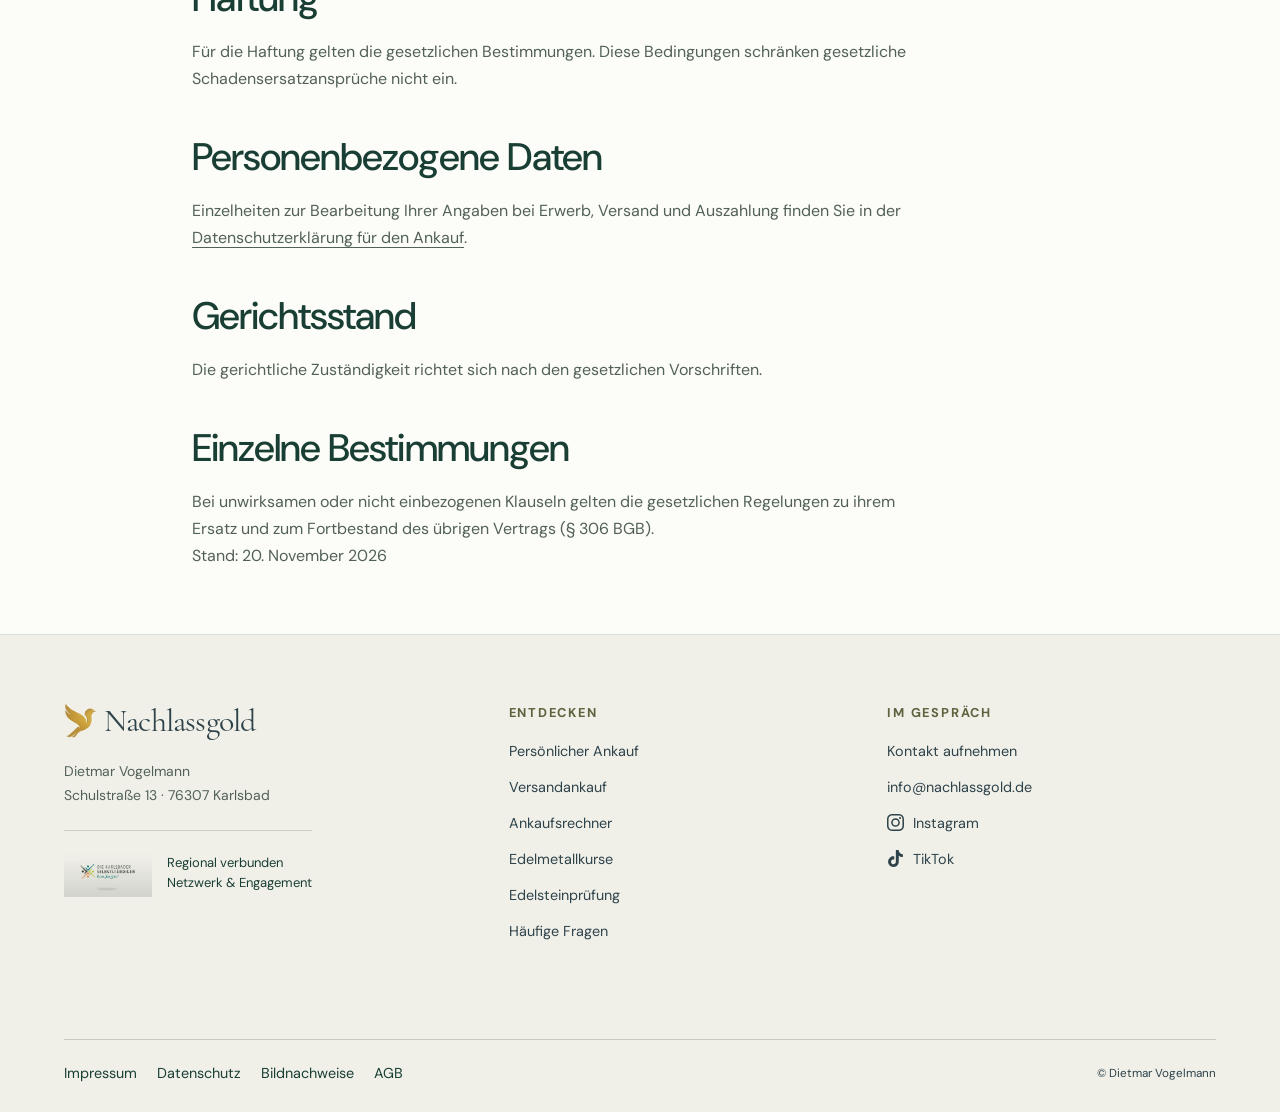
==== commit 0074ff16: "Clarify gold valuation entry and photographic selling routes; refine responsive navigation" ====
--- a/agb.html
+++ b/agb.html
@@ -6,7 +6,7 @@
 <meta http-equiv="Content-Security-Policy" content="default-src 'none'; media-src 'self'; img-src 'self'; style-src 'self'; script-src 'self'; connect-src 'self'; font-src 'self'; object-src 'none'; base-uri 'none'; form-action 'none'">
 <title>AGB · Nachlassgold</title><meta name="description" content="Allgemeine Geschäftsbedingungen für den Edelmetallankauf durch Dietmar Vogelmann in Karlsbad.">
 <link rel="stylesheet" href="assets/design.css">
-<meta name="atelier-edition" content="atelier-v21">
+<meta name="atelier-edition" content="atelier-v22">
 <link rel="stylesheet" href="assets/haus-v3.css"><script src="assets/haus-v3.js?v=8" defer></script>
 <link rel="icon" type="image/webp" href="assets/haus-vogel.webp">
 <link rel="stylesheet" href="assets/journal-v4.css">
@@ -23,7 +23,8 @@
 <link rel="stylesheet" href="assets/header-v19.css?v=19">
 <link rel="stylesheet" href="assets/contact-v20.css?v=20">
 <link rel="stylesheet" href="assets/details-v21.css?v=21">
-</head><body class="nachlass page-agb journal-v4 hauslicht identity-v10">
+<link rel="stylesheet" href="assets/refinement-v22.css?v=22">
+</head><body class="nachlass page-agb journal-v4 hauslicht identity-v10 edition22">
 <a class="skip" href="#inhalt">Zum Inhalt</a>
 <header class="dv-head" data-dv-header="nachlassgold"><div class="dv-brandbar"><nav class="dv-worlds" aria-label="Die drei Marken von Dietmar Vogelmann"><a href="https://feingold-vogel.rateriser.tech/"><span>Feingold Vogel</span><small>Schmuck &amp; Edelsteine</small></a><a href="index.html" class="dv-active" aria-current="true"><span>Nachlassgold</span><small>Edelmetallankauf</small></a><a href="https://goldgezwitscher.rateriser.tech/"><span>Goldgezwitscher</span><small>Der Videocast</small></a></nav></div><div class="dv-core dv-inner"><a class="dv-logo" href="index.html" aria-label="Nachlassgold, zur Startseite"><img src="assets/haus-vogel.webp" width="77" height="85" alt=""><span><strong>Nachlassgold</strong><small>Ankauf in Karlsbad</small></span></a>
     <button class="dv-menu" type="button" aria-controls="dv-navigation" aria-expanded="false"><i aria-hidden="true"></i>Menü</button><nav class="dv-links" id="dv-navigation" aria-label="Hauptnavigation"><a href="downloads/versandbegleitschein.pdf" download aria-label="Begleitschein herunterladen (PDF)" class="dv-document">Begleitschein<span class="dv-pdf-label">PDF</span></a><a href="ankaufsrechner.html">Ankaufsrechner</a><a href="versandankauf.html">Einsendung &amp; Bewertung</a><a href="persoenlicher-ankauf.html#hausbesuch">Hausbesuch</a><a href="ueber-mich.html">Über Dietmar</a><a href="kontakt.html" class="dv-contact">Kontakt</a></nav></div></header>
--- a/assets/refinement-v22.css
+++ b/assets/refinement-v22.css
@@ -0,0 +1,260 @@
+/* Edition 22 · Familiar family, distinct experiences. Local fonts; no framework. */
+body.identity-v10.edition22{--v22-ink:#233f35;--v22-gold:#79643e;--v22-paper:#fffefa;--v22-line:#cdd1c6;font-synthesis:none}
+.edition22 :where(a,button,input,select,textarea,summary):focus-visible{outline:3px solid #966f2d;outline-offset:5px}
+.edition22 :where(input,select,textarea){font-size:max(1rem,16px)}
+.edition22 :where(h1,h2,h3){text-wrap:balance}
+.edition22 :where(h1,h2,h3){word-spacing:.025em}
+.edition22 :where(p){text-wrap:pretty}
+.edition22 :where(img){height:auto}
+body.identity-v10.edition22 .dv-head{position:relative;background:#fffefa;border-bottom:1px solid #dedfd6}
+body.identity-v10.edition22 .dv-brandbar{background:#efeee7;border-bottom:1px solid #d8d8cd}
+body.identity-v10.edition22 .dv-worlds{max-width:1450px;width:94%;margin:auto}
+body.identity-v10.edition22 .dv-worlds a{min-height:44px;padding:10px 12px;color:#455249;font-size:.875rem;border-bottom:2px solid transparent;transition:background .2s,color .2s}
+body.identity-v10.edition22 .dv-worlds a.dv-active{background:#e7e6dc;color:#233f35;border-bottom-color:#8b7445}
+body.identity-v10.edition22 .dv-worlds a:hover{background:#e2e4d9;color:#17392d}
+body.identity-v10.edition22 .dv-worlds a small{font-size:.8125rem}
+body.identity-v10.edition22 .dv-head .dv-core{width:90%;max-width:1280px}
+body.identity-v10.edition22 .dv-head .dv-logo{gap:12px}
+body.identity-v10.edition22 .dv-head .dv-logo strong{font-weight:500;letter-spacing:.015em}
+body.identity-v10.edition22 .dv-head .dv-logo small{color:#29453c;font:500 .6875rem/1.5 var(--sans);letter-spacing:.14em;text-align:center;text-transform:uppercase}
+body.identity-v10.edition22 .dv-head .dv-links a{min-height:44px;color:#29453c;font-size:.9375rem;letter-spacing:0}
+body.identity-v10.edition22 .dv-head .dv-links a:last-child{border-bottom:0}
+body.identity-v10.edition22 .dv-head .dv-links a[aria-current=page]{color:#203d32;text-decoration:underline;text-decoration-color:#8b7445;text-decoration-thickness:2px;text-underline-offset:9px}
+body.identity-v10.edition22 .dv-head .dv-links a:hover{color:#725929}
+body.identity-v10.edition22 .dv-head .dv-menu{min-width:62px;min-height:46px;font-size:.9375rem}
+.edition22 .v22-kicker{font:500 .75rem/1.5 var(--sans);letter-spacing:.12em;text-transform:uppercase;color:#74603c;margin:0 0 22px}
+.edition22 .v22-actions{display:flex;flex-wrap:wrap;gap:18px 28px;align-items:center;margin-top:30px}
+.edition22 .v22-button{display:inline-flex;align-items:center;justify-content:space-between;gap:28px;min-height:52px;background:#233f35;border:1px solid #233f35;color:#fffefa;padding:15px 22px;font:500 .9375rem/1.4 var(--sans);text-decoration:none;border-radius:0;transition:background .2s}
+.edition22 .v22-button:hover{background:#365548;border-color:#365548}
+.edition22 .v22-button span{font-size:1.25rem;font-weight:400}
+.edition22 .v22-text-link{display:inline-flex;align-items:center;min-height:44px;font:500 .9375rem/1.5 var(--sans);text-decoration:underline;text-decoration-color:#9c8a67;text-underline-offset:7px;color:inherit}
+.edition22 .v22-text-link:hover{text-decoration-thickness:2px}
+.edition22 :is(.journal-footer,.journal-footer .inner){line-height:1.65}
+.edition22 .journal-footer a{min-height:34px;display:inline-flex;align-items:center}
+
+/* Feingold Vogel: one generous photograph, fine typography and an open catalogue. */
+.feingold.edition22 .v22-fine-hero{display:grid;grid-template-columns:40% 60%;min-height:620px;background:#f2f0e8;position:relative}
+.feingold.edition22 .v22-fine-copy{padding:60px clamp(28px,4.5vw,86px);display:flex;flex-direction:column;justify-content:center;align-items:flex-start}
+.feingold.identity-v10.edition22 .v22-fine-hero h1{font:400 clamp(4rem,6.1vw,7rem)/.99 var(--serif);letter-spacing:-.035em;color:#233e36;margin:0 0 28px}
+.feingold.edition22 .v22-fine-hero h1 em{font-weight:400;color:#78613b}
+.feingold.edition22 .v22-fine-copy>p:not(.v22-kicker){font:400 1rem/1.8 var(--sans);max-width:39ch;color:#45584e;margin:0}
+.feingold.edition22 .v22-fine-visual{margin:0;position:relative;min-width:0;overflow:hidden;background:#162733}
+.feingold.edition22 .v22-fine-visual img{width:100%;height:100%;position:absolute;inset:0;object-fit:cover;object-position:50% 50%;display:block}
+.feingold.edition22 .v22-fine-visual figcaption{position:absolute;inset:auto 0 0;color:#fffefa;background:linear-gradient(transparent,#101f2abf);padding:50px 40px 25px;font:400 1.5rem/1.3 var(--serif);letter-spacing:.01em}
+.feingold.edition22 .v22-fine-copy .v22-actions{gap:10px;margin-top:28px;flex-direction:column;align-items:flex-start}
+.feingold.edition22 .f15-shell{width:min(89%,1280px)}
+.feingold.edition22 .f15-discover{padding-block:90px 95px}
+.feingold.edition22 .f15-discover>header{align-items:flex-end;margin-bottom:38px}
+.feingold.edition22 .f15-discover>header h2{font-size:clamp(3rem,4.8vw,4.7rem);line-height:1.04}
+.feingold.edition22 .f15-discover>header p{max-width:38ch;font-size:1.0625rem;line-height:1.75;color:#45584e}
+.feingold.edition22 .f15-themes{gap:28px}
+.feingold.edition22 .f15-theme{color:#233f35}
+.feingold.edition22 .f15-theme-photo{aspect-ratio:1/1;overflow:hidden}
+.feingold.edition22 .f15-theme-photo img{height:100%;width:100%;object-fit:cover;transition:transform .55s cubic-bezier(.2,.6,.3,1)}
+.feingold.edition22 .f15-theme:hover img{transform:scale(1.025)}
+.feingold.edition22 .f15-theme h3{font-size:2.45rem;margin:22px 0 9px}
+.feingold.edition22 .f15-theme p{color:#45584e}
+.feingold.edition22 .f15-host{padding-block:0 90px;gap:8%;grid-template-columns:44% 48%}
+.feingold.edition22 .f15-host figure{margin:0}
+.feingold.edition22 .f15-host figure img{height:600px;object-position:50% 25%}
+.feingold.edition22 .f15-host h2{font-size:clamp(3.5rem,5.6vw,5.6rem);line-height:1.02}
+.feingold.edition22 .f15-shop{padding:65px 5%;background:#e9ede5}
+.feingold.edition22 .f15-shop h2{font-size:clamp(2.7rem,4vw,4rem)}
+
+/* Nachlassgold: the decision comes first; the four routes have real visual context. */
+.nachlass.edition22 .ng20-hero{min-height:600px;grid-template-columns:47% 53%}
+.nachlass.edition22 .ng20-gallery{min-height:600px}
+.nachlass.edition22 .ng20-home .ng20-hero-copy{padding:45px clamp(28px,4vw,75px)}
+.nachlass.identity-v10.edition22 .ng20-home .ng20-hero h1{font-size:clamp(4.2rem,6.4vw,6.4rem);margin:0 0 26px;line-height:1.01}
+.nachlass.edition22 .ng20-home .ng20-hero-copy>.ng20-kicker{font-size:.75rem;margin-bottom:22px;letter-spacing:.1em}
+.nachlass.edition22 .ng20-home .ng20-intro{font-size:1rem;line-height:1.8;max-width:43ch}
+.nachlass.edition22 .ng20-home .ng20-hero-document{max-width:360px;margin-top:27px;padding-top:20px}
+.nachlass.edition22 .ng20-home .ng20-hero-document strong{font-weight:600}
+.nachlass.edition22 .ng20-prices{background:#e8ede5;padding:35px 0 26px;color:#233f35;border-block:1px solid #c6d0c2}
+.nachlass.edition22 .ng20-home .ng20-price-heading .ng20-kicker{color:#725d35}
+.nachlass.identity-v10.edition22 .ng20-home .ng20-price-heading h2{color:#233f35;font-size:2rem}
+.nachlass.edition22 .ng20-price-heading>a,.nachlass.edition22 .ng20-price-foot a{color:#294739}
+.nachlass.edition22 .ng20-price-grid,.nachlass.edition22 .ng20-rate{border-color:#c1cbbd}
+.nachlass.edition22 .ng20-home .ng20-rate-name{color:#233f35}
+.nachlass.edition22 .ng20-home .ng20-rate-name small{color:#6c5832}
+.nachlass.edition22 .ng20-home .ng20-rate-value{color:#1d3c30;font-size:clamp(1.8rem,2.7vw,2.7rem);font-weight:500;letter-spacing:-.03em}
+.nachlass.edition22 .ng20-home .ng20-rate-value small{color:#3e5949}
+.nachlass.edition22 .ng20-home :is(.ng20-rate-status,.ng20-rate .ng-attribution){color:#4b5e4e}
+.nachlass.edition22 .ng20-home .ng20-rate[data-archive=true] .ng20-rate-status{color:#755d30}
+.nachlass.edition22 .ng20-home .ng20-price-foot :is(p,strong){color:#3d5143}
+.nachlass.edition22 .ng20-home [data-rate-overview]>p,.nachlass.edition22 .ng20-home [data-rate-overview]>p a{color:#233f35}
+.nachlass.edition22 .ng20-routes{padding-block:85px}
+.nachlass.edition22 .ng20-route-list{grid-template-columns:repeat(4,minmax(0,1fr));gap:25px}
+.nachlass.edition22 .ng20-route-list article{display:flex;flex-direction:column;background:transparent;border:0;overflow:visible}
+.nachlass.edition22 .ng20-route-list figure{aspect-ratio:4/3;overflow:hidden;width:100%}
+.nachlass.edition22 .ng20-home .ng20-route-list article img{height:100%;min-height:0;object-fit:cover;transition:transform .55s ease}
+.nachlass.edition22 .ng21-route-copy{flex:1;padding:24px 0 0;border-top:2px solid #8f7b50;margin-top:18px}
+.nachlass.edition22 .ng20-home .ng20-route-list h3{font-size:1.2rem;line-height:1.3;letter-spacing:-.02em}
+.nachlass.edition22 .ng20-home .ng20-route-list p{font-size:.9375rem;line-height:1.75;margin-top:12px}
+.nachlass.edition22 .ng20-route-list .ng20-link{min-height:44px;font-size:.875rem}
+.nachlass.edition22 .ng20-route-type{font-size:.75rem;letter-spacing:.02em;color:#63705d}
+.nachlass.edition22 .ng20-process{background:#f4f3ed}
+.nachlass.edition22 .ng20-steps li>span{font:500 .9375rem/1.5 var(--sans);color:#79643e;padding-top:2px}
+.nachlass.edition22 .ng20-home .ng20-steps li{grid-template-columns:33px minmax(0,1fr)}
+.nachlass.edition22 .ng20-home .ng20-steps h3{font-size:1.125rem}
+.nachlass.edition22 .ng20-home .ng20-person-lead{font-size:1.8rem;line-height:1.4}
+
+/* Goldgezwitscher: an unmistakable conversation format, not a catalogue. */
+.goldgezwitscher.edition22 .v22-show-hero{width:min(90%,1280px);margin:36px auto 55px;display:grid;grid-template-columns:56% 44%;min-height:620px;background:#ece4cf}
+.goldgezwitscher.edition22 .v22-show-copy{padding:46px clamp(28px,4vw,65px);display:flex;flex-direction:column;justify-content:center;align-items:flex-start;color:#243e35}
+.goldgezwitscher.edition22 .v22-show-copy .v22-kicker{margin:0 0 18px;font-size:.75rem}
+.goldgezwitscher.edition22 .v22-show-state{display:flex;align-items:center;gap:8px;font:400 .8125rem/1.5 var(--sans);color:#4e5c4e;margin:0 0 30px}
+.goldgezwitscher.edition22 .v22-show-state>span{width:7px;height:7px;background:#7a6740;flex-shrink:0}
+.goldgezwitscher.identity-v10.edition22 .v22-show-hero h1{font:500 clamp(2.75rem,4.35vw,4.7rem)/1.07 var(--sans);letter-spacing:-.035em;color:#233f35;margin:0 0 25px;text-wrap:initial}
+.goldgezwitscher.edition22 .v22-show-hero h1 em{font-style:normal;color:#7b6338}
+.goldgezwitscher.edition22 .v22-show-intro{font:400 1rem/1.75 var(--sans);max-width:46ch;color:#415446;margin:0}
+.goldgezwitscher.edition22 .v22-show-facts{display:flex;flex-wrap:wrap;gap:6px 22px;align-items:baseline;margin-top:24px;font:.8125rem/1.6 var(--sans);color:#52604d}
+.goldgezwitscher.edition22 .v22-show-facts strong{font-weight:600;font-size:1.125rem;color:#294337}
+.goldgezwitscher.edition22 .v22-show-copy .v22-actions{gap:8px;flex-direction:column;align-items:flex-start;margin-top:25px}
+.goldgezwitscher.edition22 .v22-show-portrait{position:relative;min-width:0;overflow:hidden;margin:0;background:#ced2cc}
+.goldgezwitscher.edition22 .v22-show-portrait img{position:absolute;inset:0;width:100%;height:100%;object-fit:cover;object-position:50% 24%;display:block}
+.goldgezwitscher.edition22 .v22-show-portrait figcaption{position:absolute;inset:auto 0 0;padding:80px 32px 26px;background:linear-gradient(transparent,#16382cf5);color:#fffefa;display:grid;gap:2px}
+.goldgezwitscher.edition22 .v22-show-portrait figcaption span{font:.75rem/1.5 var(--sans);letter-spacing:.08em;text-transform:uppercase;color:#e7ddc5}
+.goldgezwitscher.edition22 .v22-show-portrait figcaption strong{font:500 1.3rem/1.4 var(--sans);letter-spacing:-.025em}
+.goldgezwitscher.edition22 .gg-sponsors{background:#f3f1e9;border-block:1px solid #d8d7cb;padding-block:38px}
+.goldgezwitscher.edition22 .gg-sponsor-heading h2{font:500 clamp(1.75rem,2.8vw,2.6rem)/1.15 var(--sans);letter-spacing:-.04em}
+.goldgezwitscher.edition22 .gg-sponsor-slots{margin-top:25px;border-top:1px solid #c6c9bb;border-bottom:1px solid #c6c9bb;gap:0}
+.goldgezwitscher.edition22 .gg-sponsor-slots li{border:0;border-right:1px solid #c6c9bb;background:none;min-height:105px;padding:17px}
+.goldgezwitscher.edition22 .gg-sponsor-slots li:last-child{border-right:0}
+.goldgezwitscher.edition22 .gg-sponsor-slots li span{font:500 1.25rem/1.5 var(--sans);letter-spacing:-.02em;color:#455546}
+.goldgezwitscher.edition22 .gg-sponsor-slots li small{color:#586451;font-size:.8125rem}
+.goldgezwitscher.edition22 :is(.gg-topics-home,.gg-feed){padding-block:75px}
+.goldgezwitscher.edition22 :is(.gg-topics-home,.gg-invite,.gg-feed) h2{font:500 clamp(2.3rem,3.5vw,3.6rem)/1.12 var(--sans);letter-spacing:-.045em;max-width:24ch}
+.goldgezwitscher.edition22 .gg-topic-list>a{grid-template-columns:30% 1fr;gap:30px;padding:24px 0;border-color:#c7cdbe}
+.goldgezwitscher.edition22 .gg-topic-list>a>span{font:500 1.25rem/1.4 var(--sans);letter-spacing:-.02em}
+.goldgezwitscher.edition22 .gg-topic-list>a>p{font-size:1rem}
+.goldgezwitscher.edition22 .gg-invite{background:#dcd2af;padding-block:65px}
+.goldgezwitscher.edition22 .gg-profile-links a>strong{font:500 clamp(1.5rem,2.5vw,2.2rem)/1.4 var(--sans);letter-spacing:-.035em}
+.goldgezwitscher.edition22 .gg-profile-links a{padding-block:25px}
+.goldgezwitscher.edition22 .gg-profile-links a>span{font-size:.9375rem}
+.goldgezwitscher.identity-v10.edition22 .gg-page-heading h1{font:500 clamp(3rem,5.2vw,5rem)/1.08 var(--sans);letter-spacing:-.035em;margin-top:18px}
+.goldgezwitscher.identity-v10.edition22 .gg-sectionhead h2,.goldgezwitscher.identity-v10.edition22 .gg-contact-copy h2{font:500 clamp(2rem,3.4vw,3.5rem)/1.13 var(--sans);letter-spacing:-.03em}
+.goldgezwitscher.edition22 .gg-page-heading{padding-block:40px 35px}
+.goldgezwitscher.edition22 .gg-topics summary{min-height:48px;font-size:1.0625rem;line-height:1.5}
+.feingold.edition22 .fv-gem-controls button:focus-visible{outline-offset:4px}
+.feingold.edition22 .ta-nav a{min-height:44px;display:inline-flex;align-items:center}
+.nachlass.edition22 .ng-calc :is(input,select,button){min-height:48px}
+.nachlass.edition22 .ng-calc-result{border-top:3px solid #877247}
+
+@media(min-width:66.001rem){
+ body.identity-v10.edition22 .dv-head .dv-core{min-height:116px;flex-direction:column;justify-content:center;align-items:center;padding:17px 0 7px;gap:8px}
+ body.identity-v10.edition22 .dv-head .dv-logo strong{font-size:2.15rem}
+ body.identity-v10.edition22 .dv-head .dv-logo img{width:31px;height:35px}
+ body.identity-v10.edition22 .dv-head .dv-links{gap:34px;justify-content:center}
+}
+@media(max-width:1050px){
+ .feingold.edition22 .v22-fine-hero{grid-template-columns:45% 55%;min-height:590px}
+ .feingold.identity-v10.edition22 .v22-fine-hero h1{font-size:4.6rem}
+ .feingold.edition22 .v22-fine-copy{padding:40px 7%}
+ .feingold.edition22 .f15-host figure img{height:530px}
+ .nachlass.edition22 .ng20-route-list{grid-template-columns:repeat(2,minmax(0,1fr));gap:38px 28px}
+ .nachlass.edition22 .ng20-home .ng20-route-list h3{font-size:1.4rem}
+ .nachlass.edition22 .ng20-home .ng20-route-list p{font-size:1rem}
+ .nachlass.edition22 .ng20-hero,.nachlass.edition22 .ng20-gallery{min-height:585px}
+ .nachlass.identity-v10.edition22 .ng20-home .ng20-hero h1{font-size:4.2rem}
+ .goldgezwitscher.edition22 .v22-show-hero{width:94%;grid-template-columns:55% 45%;margin-top:25px;min-height:620px}
+ .goldgezwitscher.edition22 .v22-show-copy{padding:35px 28px}
+ .goldgezwitscher.identity-v10.edition22 .v22-show-hero h1{font-size:3.1rem}
+}
+@media(max-width:66rem){
+ body.identity-v10.edition22 .dv-head .dv-core{min-height:84px;padding-block:15px;flex-direction:row;gap:12px}
+ body.identity-v10.edition22 .dv-head .dv-links.dv-open{border-top:1px solid #d0d6c9;padding-top:8px;margin-top:8px}
+ body.identity-v10.edition22 .dv-head .dv-links a{padding:12px 0;min-height:48px;width:100%}
+ body.identity-v10.edition22 .dv-head .dv-links a[aria-current=page]{text-underline-offset:5px}
+}
+@media(max-width:760px){
+ body.identity-v10.edition22 .dv-worlds{width:100%}
+ body.identity-v10.edition22 .dv-worlds a{padding:10px 4px;font-size:.8125rem;min-height:50px;display:flex;justify-content:center;align-items:center;flex-direction:column;gap:2px;text-align:center}
+ body.identity-v10.edition22 .dv-worlds a small{display:none}
+ body.identity-v10.edition22 .dv-head .dv-logo{gap:8px}
+ body.identity-v10.edition22 .dv-head .dv-logo strong{font-size:1.55rem}
+ body.identity-v10.edition22 .dv-head .dv-logo small{font-size:.625rem;letter-spacing:.09em}
+ body.identity-v10.edition22 .dv-head .dv-logo img{width:27px;height:32px}
+ body.identity-v10.edition22 .dv-head .dv-core{min-height:82px;width:90%}
+ .edition22 .v22-kicker{font-size:.6875rem;letter-spacing:.09em}
+ .edition22 .v22-actions{gap:12px 20px}
+ .feingold.edition22 .v22-fine-hero{display:flex;flex-direction:column;min-height:0}
+ .feingold.edition22 .v22-fine-copy{padding:35px 6% 28px}
+ .feingold.edition22 .v22-fine-copy .v22-kicker{margin-bottom:18px}
+ .feingold.identity-v10.edition22 .v22-fine-hero h1{font-size:clamp(3.25rem,13.3vw,5rem);line-height:.98;margin-bottom:20px}
+ .feingold.edition22 .v22-fine-copy>p:not(.v22-kicker){font-size:1rem;line-height:1.7;max-width:46ch}
+ .feingold.edition22 .v22-fine-copy .v22-actions{flex-direction:row;gap:7px 20px;align-items:center;margin-top:22px}
+ .feingold.edition22 .v22-fine-visual{height:280px;min-height:0;width:100%;order:-1}
+ .feingold.edition22 .v22-fine-visual img{object-position:50% 48%}
+ .feingold.edition22 .v22-fine-visual figcaption{padding:40px 6% 20px;font-size:1.35rem}
+ .feingold.edition22 .f15-discover{padding-block:48px}
+ .feingold.edition22 .f15-discover>header{margin-bottom:28px;display:block}
+ .feingold.edition22 .f15-discover>header h2{font-size:3rem}
+ .feingold.edition22 .f15-discover>header p{font-size:1rem;margin-top:20px}
+ .feingold.edition22 .f15-themes{gap:38px;grid-template-columns:1fr}
+ .feingold.edition22 .f15-theme-photo,.feingold.edition22 .f15-theme:first-child .f15-theme-photo{aspect-ratio:4/3}
+ .feingold.edition22 .f15-theme h3{font-size:2.5rem;margin-top:20px}
+ .feingold.edition22 .f15-host{grid-template-columns:1fr;gap:30px;padding-block:0 50px}
+ .feingold.edition22 .f15-host figure img{height:auto;max-height:620px;aspect-ratio:4/5}
+ .feingold.edition22 .f15-host h2{font-size:3.7rem}
+ .feingold.edition22 .f15-shop{padding-block:45px}
+ .nachlass.edition22 .ng20-hero{display:flex;min-height:0;flex-direction:column}
+ .nachlass.edition22 .ng20-gallery{order:-1;min-height:0;height:270px}
+ .nachlass.edition22 .ng20-home .ng20-hero-copy{padding:34px 6% 30px}
+ .nachlass.identity-v10.edition22 .ng20-home .ng20-hero h1{font-size:clamp(3.6rem,14.4vw,5.4rem);line-height:.99;margin-bottom:21px}
+ .nachlass.edition22 .ng20-home .ng20-hero-copy>.ng20-kicker{font-size:.6875rem;margin-bottom:19px}
+ .nachlass.edition22 .ng20-home .ng20-intro{line-height:1.75}
+ .nachlass.edition22 .ng20-home .ng20-hero-document{margin-top:24px;padding-top:19px}
+ .nachlass.edition22 .ng20-prices{padding-block:29px 24px}
+ .nachlass.edition22 .ng20-home .ng20-rate-value{font-size:clamp(1.65rem,6.8vw,2.35rem)}
+ .nachlass.edition22 .ng20-routes{padding-block:48px}
+ .nachlass.edition22 .ng20-home .ng20-route-intro h2{font-size:clamp(2.3rem,12vw,3rem)}
+ .nachlass.edition22 .ng20-document{right:6px}
+ .nachlass.edition22 .ng20-home .ng20-person-lead{font-size:1.6rem}
+ .goldgezwitscher.edition22 .v22-show-hero{width:100%;margin:0 0 0;display:flex;flex-direction:column;min-height:0}
+ .goldgezwitscher.edition22 .v22-show-copy{display:contents}
+ .goldgezwitscher.edition22 .v22-show-copy .v22-kicker{order:0;margin:30px 6% 16px}
+ .goldgezwitscher.edition22 .v22-show-state{order:1;margin:0 6% 23px;font-size:.75rem}
+ .goldgezwitscher.identity-v10.edition22 .v22-show-hero h1{order:2;font-size:clamp(2.25rem,9.6vw,3.5rem);letter-spacing:-.035em;line-height:1.08;margin:0 6% 27px}
+ .goldgezwitscher.edition22 .v22-show-intro{order:4;font-size:1rem;line-height:1.75;margin:27px 6% 0;max-width:none}
+ .goldgezwitscher.edition22 .v22-show-facts{order:5;margin:20px 6% 0;display:grid;gap:4px}
+ .goldgezwitscher.edition22 .v22-show-copy .v22-actions{order:6;margin:23px 6% 30px}
+ .goldgezwitscher.edition22 .v22-show-portrait{order:3;height:320px;min-height:0}
+ .goldgezwitscher.edition22 .v22-show-portrait img{object-position:50% 40%}
+ .goldgezwitscher.edition22 .v22-show-portrait figcaption{padding-inline:6%}
+ .goldgezwitscher.edition22 .gg-sponsors{padding-block:32px}
+ .goldgezwitscher.edition22 .gg-sponsor-heading{display:block}
+ .goldgezwitscher.edition22 .gg-sponsor-heading .v10-action{margin-top:16px}
+ .goldgezwitscher.edition22 .gg-sponsor-slots{grid-template-columns:repeat(3,minmax(0,1fr))}
+ .goldgezwitscher.edition22 .gg-sponsor-slots li{padding:14px 7px;min-height:100px;text-align:center}
+ .goldgezwitscher.edition22 .gg-sponsor-slots li span{font-size:1rem}
+ .goldgezwitscher.edition22 .gg-sponsor-slots li small{font-size:.75rem}
+ .goldgezwitscher.edition22 :is(.gg-topics-home,.gg-feed){padding-block:48px}
+ .goldgezwitscher.edition22 :is(.gg-topics-home,.gg-invite,.gg-feed) h2{font-size:2.3rem;line-height:1.15}
+ .goldgezwitscher.edition22 .gg-topic-list>a{grid-template-columns:1fr;gap:8px}
+ .goldgezwitscher.edition22 .gg-invite{padding-block:45px}
+ .goldgezwitscher.edition22 .gg-profile-links a{gap:8px;padding-block:23px}
+ .goldgezwitscher.edition22 .gg-profile-links a>span{font-size:.875rem}
+}
+@media(max-width:650px){
+ .nachlass.edition22 .ng20-route-list{grid-template-columns:1fr;gap:34px}
+ .nachlass.edition22 .ng20-route-list figure{aspect-ratio:16/10}
+ .nachlass.edition22 .ng20-home .ng20-route-list article img{height:100%;aspect-ratio:auto}
+ .nachlass.edition22 .ng21-route-copy{padding-top:19px;margin-top:15px}
+ .nachlass.edition22 .ng20-home .ng20-route-list h3{font-size:1.5rem}
+ .nachlass.edition22 .ng20-route-type{font-size:.8125rem}
+}
+@media(max-width:360px){
+ body.identity-v10.edition22 .dv-worlds a{font-size:.75rem;padding-inline:2px}
+ body.identity-v10.edition22 .dv-head .dv-logo strong{font-size:1.3rem}
+ body.identity-v10.edition22 .dv-head .dv-logo small{font-size:.5625rem}
+ body.identity-v10.edition22 .dv-head .dv-menu{min-width:54px;font-size:.8125rem}
+ .edition22 .v22-button{padding-inline:17px;gap:17px;font-size:.875rem}
+ .goldgezwitscher.edition22 .v22-show-portrait{height:300px}
+ .feingold.edition22 .v22-fine-visual{height:250px}
+}
+@media(prefers-reduced-motion:reduce){
+ .edition22 *, .edition22 *::before,.edition22 *::after{animation:none!important;transition:none!important;scroll-behavior:auto!important}
+ .edition22 :is(.reveal-pending,.is-waiting){opacity:1!important;transform:none!important}
+ .feingold.edition22 .f15-theme:hover img{transform:none}
+}
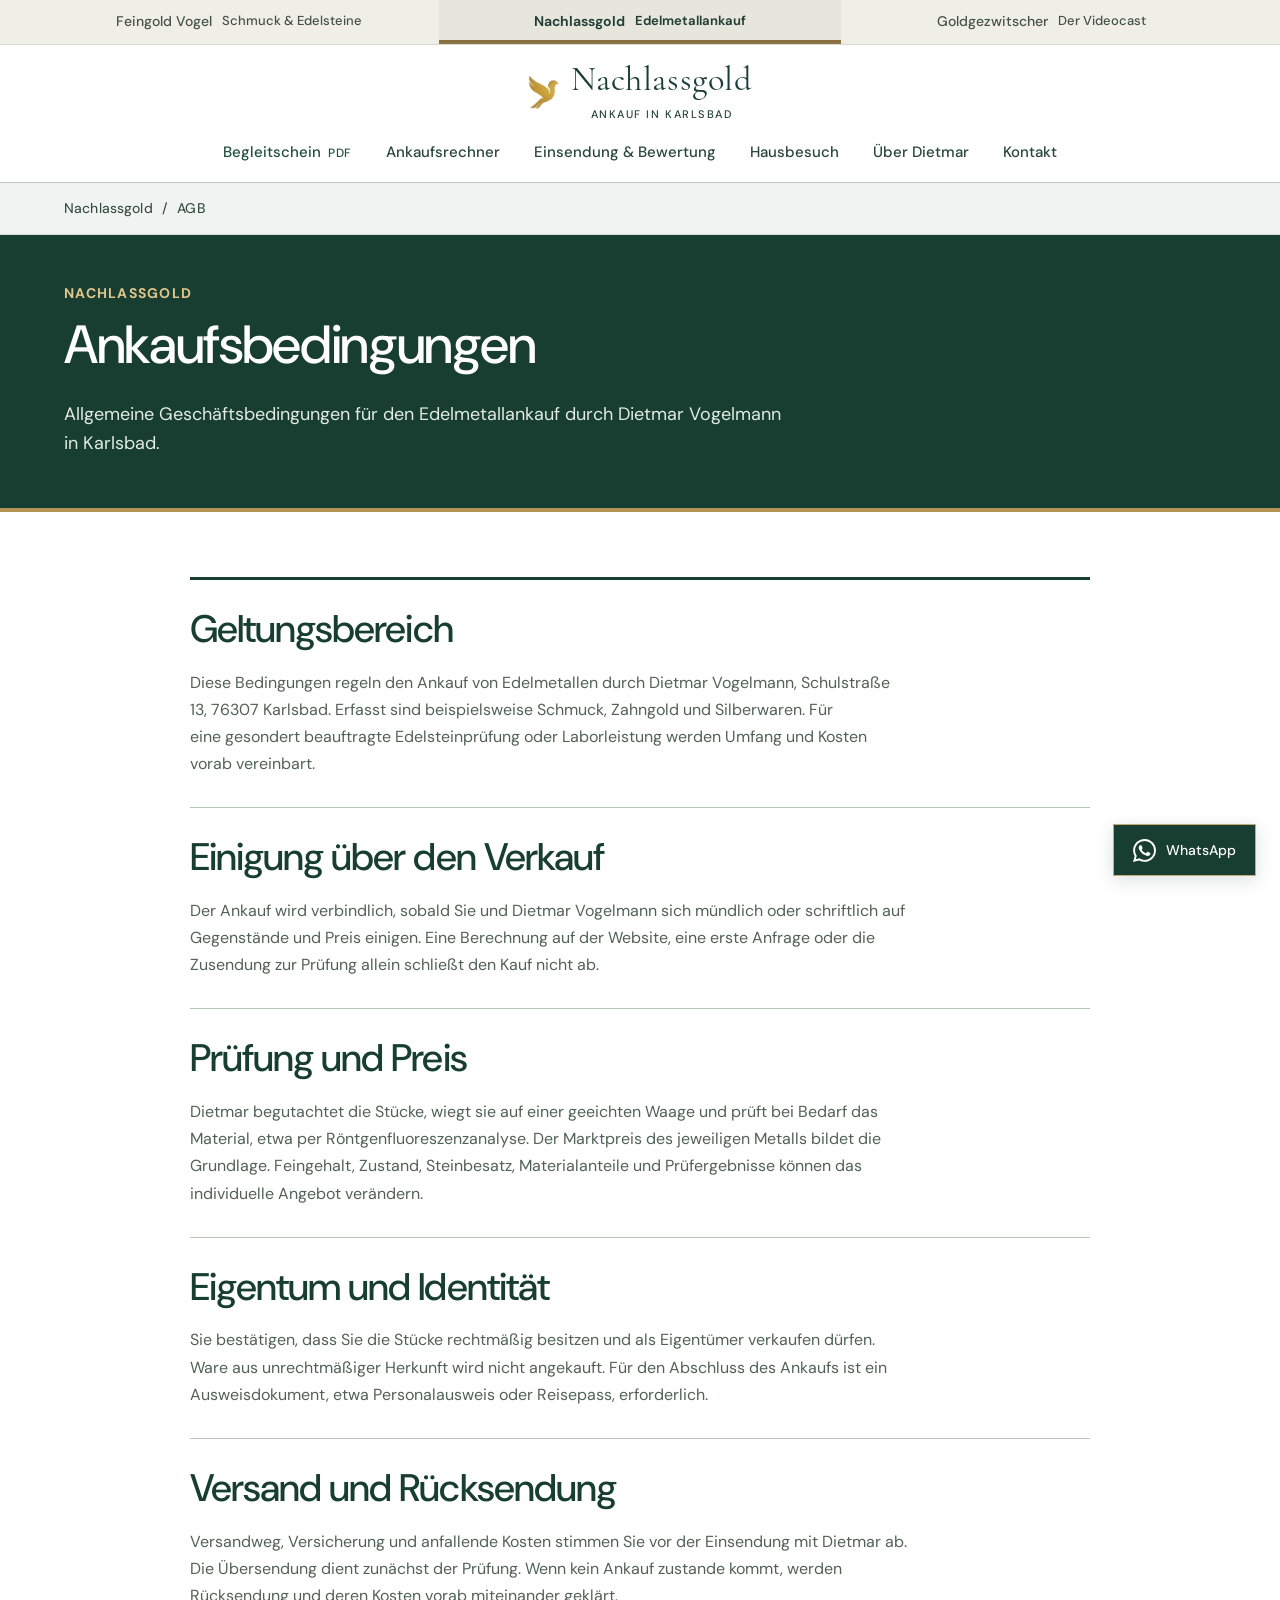
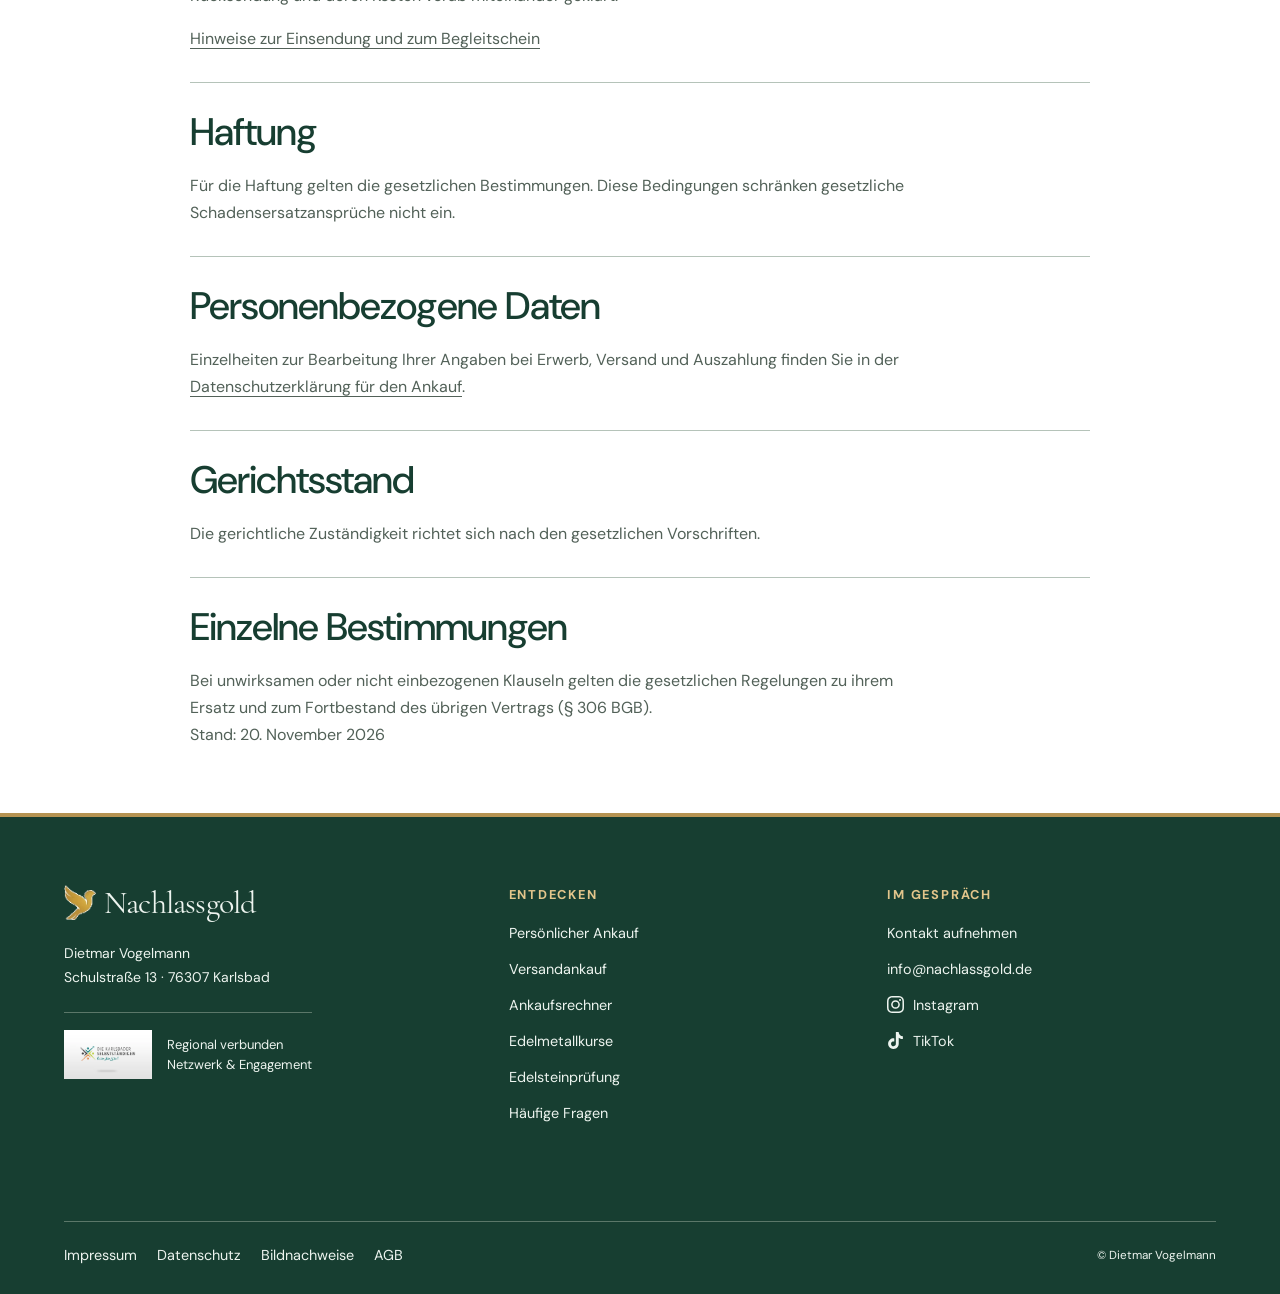
==== commit e842ddc9: "Clarify section hierarchy and contrast across main site and subpages" ====
--- a/agb.html
+++ b/agb.html
@@ -24,7 +24,8 @@
 <link rel="stylesheet" href="assets/contact-v20.css?v=20">
 <link rel="stylesheet" href="assets/details-v21.css?v=21">
 <link rel="stylesheet" href="assets/refinement-v22.css?v=22">
-</head><body class="nachlass page-agb journal-v4 hauslicht identity-v10 edition22">
+<link rel="stylesheet" href="assets/contrast-v27.css?v=27">
+</head><body class="nachlass page-agb journal-v4 hauslicht identity-v10 edition22 contrast-v27">
 <a class="skip" href="#inhalt">Zum Inhalt</a>
 <header class="dv-head" data-dv-header="nachlassgold"><div class="dv-brandbar"><nav class="dv-worlds" aria-label="Die drei Marken von Dietmar Vogelmann"><a href="https://feingold-vogel.rateriser.tech/"><span>Feingold Vogel</span><small>Schmuck &amp; Edelsteine</small></a><a href="index.html" class="dv-active" aria-current="true"><span>Nachlassgold</span><small>Edelmetallankauf</small></a><a href="https://goldgezwitscher.rateriser.tech/"><span>Goldgezwitscher</span><small>Der Videocast</small></a></nav></div><div class="dv-core dv-inner"><a class="dv-logo" href="index.html" aria-label="Nachlassgold, zur Startseite"><img src="assets/haus-vogel.webp" width="77" height="85" alt=""><span><strong>Nachlassgold</strong><small>Ankauf in Karlsbad</small></span></a>
     <button class="dv-menu" type="button" aria-controls="dv-navigation" aria-expanded="false"><i aria-hidden="true"></i>Menü</button><nav class="dv-links" id="dv-navigation" aria-label="Hauptnavigation"><a href="downloads/versandbegleitschein.pdf" download aria-label="Begleitschein herunterladen (PDF)" class="dv-document">Begleitschein<span class="dv-pdf-label">PDF</span></a><a href="ankaufsrechner.html">Ankaufsrechner</a><a href="versandankauf.html">Einsendung &amp; Bewertung</a><a href="persoenlicher-ankauf.html#hausbesuch">Hausbesuch</a><a href="ueber-mich.html">Über Dietmar</a><a href="kontakt.html" class="dv-contact">Kontakt</a></nav></div></header>
--- a/assets/contrast-v27.css
+++ b/assets/contrast-v27.css
@@ -0,0 +1,148 @@
+/* Nachlassgold: white content, forest-green landmarks, gold only as an accent. */
+body.nachlass.identity-v10.contrast-v27{--ng27-green:#173e31;--ng27-ink:#173e31;--ng27-muted:#45554d;--ng27-line:#c7cec9;--ng27-gray:#f1f3f2;--ng27-gold:#97743d;background:#fff;color:var(--ng27-ink)}
+body.nachlass.identity-v10.contrast-v27 main{background:#fff}
+body.nachlass.identity-v10.contrast-v27 :is(.dv-head,.dv-head .dv-core){background:#fff}
+body.nachlass.identity-v10.contrast-v27 .dv-head{border-bottom:1px solid #bec9c2}
+body.nachlass.identity-v10.contrast-v27 .crumbbar{background:#f1f3f2;border-bottom:1px solid #d8ded9}
+body.nachlass.identity-v10.contrast-v27 .crumbs{color:#344b40;padding-block:15px}
+body.nachlass.identity-v10.contrast-v27 :is(.eyebrow,.v10-eyebrow){color:#785c2e}
+body.nachlass.identity-v10.contrast-v27 :is(.section,.band,.page-intro) .button:not(.ghost){background:#173e31;border-color:#173e31;color:#fff;border-radius:0}
+body.nachlass.identity-v10.contrast-v27 :is(.section,.band,.page-intro) .button:not(.ghost):hover{background:#285b47;border-color:#285b47}
+body.nachlass.identity-v10.contrast-v27 .v10-action.primary{background:#173e31;border-color:#173e31;color:#fff}
+
+/* A clear first chapter for every information page. */
+body.nachlass.identity-v10.contrast-v27 .page-intro{background:#173e31;border-bottom:4px solid #b59352;padding-block:48px 50px;color:#fff}
+body.nachlass.identity-v10.contrast-v27 .page-intro :is(h1,h2,.lead,p,a){color:#fff}
+body.nachlass.identity-v10.contrast-v27 .page-intro .eyebrow{color:#e2c58b}
+body.nachlass.identity-v10.contrast-v27 .page-intro .lead{color:#e2ebe6;max-width:68ch}
+body.nachlass.identity-v10.contrast-v27 .page-intro .button:not(.ghost){background:#fff;color:#173e31;border-color:#fff}
+body.nachlass.identity-v10.contrast-v27 .page-intro .textlink{color:#fff;border-color:#c5ad78}
+body.nachlass.identity-v10.contrast-v27 .band{background:#f1f3f2;border-block:1px solid #c7cec9}
+body.nachlass.identity-v10.contrast-v27 .ng-side-content .band{background:#f1f3f2;border-top:3px solid #173e31;padding:32px;margin-block:0 48px}
+body.nachlass.identity-v10.contrast-v27 .ng-side-content .band .section{padding:0}
+body.nachlass.identity-v10.contrast-v27 .ng-side-content :is(h2,h3){color:#173e31}
+body.nachlass.identity-v10.contrast-v27 .ng-side-content .steps>li::before{position:static;display:block;font:500 .875rem/1.5 var(--sans);margin:0 0 12px;color:#5b6b60}
+body.nachlass.identity-v10.contrast-v27 .ng-subnav{border-top:3px solid #173e31;padding-top:18px}
+body.nachlass.identity-v10.contrast-v27 .ng-subnav a{padding:13px 10px;border-color:#c9d1cb}
+body.nachlass.identity-v10.contrast-v27 .ng-subnav a[aria-current=page]{background:#173e31;color:#fff;border-color:#173e31}
+body.nachlass.identity-v10.contrast-v27 .ng23-housevisit{border-top:1px solid #b6c3ba;padding-top:35px}
+
+/* Homepage: the price band separates the image-led introduction from the tools. */
+body.nachlass.identity-v10.contrast-v27 .ng20-home{background:#fff;--ng20-ink:#173e31;--ng20-green:#173e31;--ng20-soft:#f1f3f2;--ng20-line:#c7cec9}
+body.nachlass.identity-v10.contrast-v27 .ng20-hero{background:#fff}
+body.nachlass.identity-v10.contrast-v27 .ng20-home .ng20-hero h1{color:#173e31}
+body.nachlass.identity-v10.contrast-v27 .ng20-home .ng20-hero h1 em{color:#80602f}
+body.nachlass.identity-v10.contrast-v27 .ng20-home .ng20-intro{color:#45554d}
+body.nachlass.identity-v10.contrast-v27 .ng20-home .ng20-button{background:#173e31;border-color:#173e31;color:#fff}
+body.nachlass.identity-v10.contrast-v27 .ng20-home .ng20-button:hover{background:#285b47;border-color:#285b47}
+body.nachlass.identity-v10.contrast-v27 .ng20-prices{background:#173e31;color:#fff;border-top:0;border-bottom:4px solid #b59352;padding-block:38px 30px}
+body.nachlass.identity-v10.contrast-v27 .ng20-home .ng20-price-heading h2{color:#fff}
+body.nachlass.identity-v10.contrast-v27 .ng20-home .ng20-price-heading .ng20-kicker{color:#e2c58b}
+body.nachlass.identity-v10.contrast-v27 :is(.ng20-price-heading>a,.ng20-price-foot a){color:#fff;text-decoration-color:#d6bc83}
+body.nachlass.identity-v10.contrast-v27 :is(.ng20-price-grid,.ng20-rate){border-color:#5b7769}
+body.nachlass.identity-v10.contrast-v27 .ng20-home :is(.ng20-rate-name,.ng20-rate-value){color:#fff}
+body.nachlass.identity-v10.contrast-v27 .ng20-home :is(.ng20-rate-name small,.ng20-rate-value small){color:#e0c795}
+body.nachlass.identity-v10.contrast-v27 .ng20-home :is(.ng20-rate-status,.ng20-rate .ng-attribution){color:#dce7e0}
+body.nachlass.identity-v10.contrast-v27 .ng20-home .ng20-rate[data-archive=true] .ng20-rate-status{color:#f0d7a5}
+body.nachlass.identity-v10.contrast-v27 .ng20-home .ng20-price-foot :is(p,strong){color:#e2ebe6}
+body.nachlass.identity-v10.contrast-v27 .ng20-home [data-rate-overview]>p,body.nachlass.identity-v10.contrast-v27 .ng20-home [data-rate-overview]>p a{color:#fff}
+
+/* Calculator: white fields, an unmistakable result, and a separate table below. */
+body.nachlass.identity-v10.contrast-v27 .ng23-home-calculator{background:#f1f3f2;border-bottom:1px solid #c7cec9;padding-block:68px 38px}
+body.nachlass.identity-v10.contrast-v27 .ng23-calc{border:1px solid #aebdb3;background:#fff}
+body.nachlass.identity-v10.contrast-v27 .ng23-calc .ng-calc-main{background:#fff}
+body.nachlass.identity-v10.contrast-v27 .ng23-calc .ng-field{color:#173e31;font-weight:600}
+body.nachlass.identity-v10.contrast-v27 .ng23-calc .ng-field :is(select,input){background-color:#fff;border-color:#82988a;color:#173e31}
+body.nachlass.identity-v10.contrast-v27 .ng23-calc .ng-field input[aria-invalid=true]{background:#fff8f5;border-color:#a5402a}
+body.nachlass.identity-v10.contrast-v27 .ng23-calc .ng-calc-result{background:#173e31;border-color:#173e31;color:#fff}
+body.nachlass.identity-v10.contrast-v27 .ng23-calc .ng-calc-result :is(h2,.ng-result-total,.ng-breakdown dd){color:#fff}
+body.nachlass.identity-v10.contrast-v27 .ng23-calc .ng23-result-kicker{color:#e2c58b}
+body.nachlass.identity-v10.contrast-v27 .ng23-calc :is(.ng-result-status,.ng-result-foot,.ng-attribution,.ng-copy-message){color:#e0ebe4}
+body.nachlass.identity-v10.contrast-v27 .ng23-calc .ng-breakdown>div{border-color:#5c7869;color:#e2ebe6}
+body.nachlass.identity-v10.contrast-v27 .ng23-calc .ng-breakdown dt{color:#e2ebe6}
+body.nachlass.identity-v10.contrast-v27 .ng23-calc .ng-rate-action{background:#fff;color:#173e31;border-color:#fff;font-weight:600}
+body.nachlass.identity-v10.contrast-v27 .ng23-calc .ng-rate-action:hover{background:#e4ece7}
+body.nachlass.identity-v10.contrast-v27 .ng23-calc .ng-copy{color:#fff;border-color:#90aa9a;background:transparent}
+body.nachlass.identity-v10.contrast-v27 .ng23-calc .ng-copy:hover{background:#295746}
+body.nachlass.identity-v10.contrast-v27 .ng23-market-section{background:#fff;border-bottom:1px solid #b9c7bf;padding-block:65px 75px}
+body.nachlass.identity-v10.contrast-v27 .ng23-market .ng-metal-detail{background:#fff;border-color:#a9b9ae}
+body.nachlass.identity-v10.contrast-v27 .ng23-market .ng-market-tabs{border-color:#a9b9ae}
+body.nachlass.identity-v10.contrast-v27 .ng23-market .ng-tab{background:#edf1ee;border-color:#a9b9ae;color:#173e31}
+body.nachlass.identity-v10.contrast-v27 .ng23-market .ng-tab[aria-pressed=true]{background:#173e31;color:#fff}
+body.nachlass.identity-v10.contrast-v27 .ng23-market .ng-market-table thead th{color:#173e31;font-weight:600;border-bottom:2px solid #173e31;padding-bottom:12px}
+body.nachlass.identity-v10.contrast-v27 .ng23-market .ng-market-table tbody tr:nth-child(even){background:#f4f6f4}
+body.nachlass.identity-v10.contrast-v27 .ng23-market .ng-market-table :is(th,td){padding-inline:10px}
+
+/* Service chapters alternate in tone, with generous space around their headings. */
+body.nachlass.identity-v10.contrast-v27 .ng20-routes{background:#fff;padding-block:80px}
+body.nachlass.identity-v10.contrast-v27 .ng21-route-copy{border-top:3px solid #173e31}
+body.nachlass.identity-v10.contrast-v27 .ng20-home .ng20-route-list h3{color:#173e31;font-weight:600}
+body.nachlass.identity-v10.contrast-v27 .ng20-process{background:#f1f3f2;border-block:1px solid #bcc8c0;padding-block:72px 80px}
+body.nachlass.identity-v10.contrast-v27 .ng20-home .ng20-steps li{border-color:#b8c5bc}
+body.nachlass.identity-v10.contrast-v27 .ng20-home .ng20-steps h3{color:#173e31;font-weight:600}
+body.nachlass.identity-v10.contrast-v27 .ng20-send{background:#173e31;border-bottom:4px solid #b59352}
+body.nachlass.identity-v10.contrast-v27 .ng20-home .ng20-send-copy .ng20-button-light{background:#fff;color:#173e31;border-color:#fff}
+body.nachlass.identity-v10.contrast-v27 .ng20-person{background:#fff;padding-block:85px}
+body.nachlass.identity-v10.contrast-v27 .ng20-portrait figcaption{background:#173e31;color:#fff}
+body.nachlass.identity-v10.contrast-v27 .ng20-portrait figcaption span{color:#dce7df}
+body.nachlass.identity-v10.contrast-v27 .ng20-faq{background:#f1f3f2;border-block:1px solid #bcc8c0;padding-block:65px}
+body.nachlass.identity-v10.contrast-v27 .ng20-faq-list details{background:#fff;border:1px solid #b8c5bc;margin-bottom:12px;padding-inline:24px}
+body.nachlass.identity-v10.contrast-v27 .ng20-faq-list summary{color:#173e31;font-weight:600}
+body.nachlass.identity-v10.contrast-v27 .ng20-faq-list details[open]{border-color:#173e31}
+body.nachlass.identity-v10.contrast-v27 .ng20-regional{background:#fff;padding-block:50px}
+
+/* Dedicated service pages and forms. */
+body.nachlass.identity-v10.contrast-v27 .ng-shipping-intro{border-bottom:4px solid #b59352;padding-block:55px}
+body.nachlass.identity-v10.contrast-v27 .ng-shipping-intro h1{color:#173e31}
+body.nachlass.identity-v10.contrast-v27 .ng-document-preview{background:#edf1ee;border:1px solid #bac8be;border-top:3px solid #173e31}
+body.nachlass.identity-v10.contrast-v27 .v16-shipping-detail{padding-block:65px;border-top:0}
+body.nachlass.identity-v10.contrast-v27 .ng-packing{background:#f1f3f2;border-top:3px solid #173e31;padding:38px;margin-bottom:55px}
+body.nachlass.identity-v10.contrast-v27 .ng-video-note{background:#173e31;border-top:4px solid #b59352;color:#fff}
+body.nachlass.identity-v10.contrast-v27 .ng-video-note :is(h2,p,.v10-action){color:#fff}
+body.nachlass.identity-v10.contrast-v27 .ng-video-note .v10-eyebrow{color:#e2c58b}
+body.nachlass.identity-v10.contrast-v27 .ng-video-note .v10-action.primary{background:#fff;color:#173e31;border-color:#fff}
+body.nachlass.identity-v10.contrast-v27 .ng-after-calculation{border-top:3px solid #173e31;padding-top:38px}
+body.nachlass.identity-v10.contrast-v27 .ng-personal{background:#f1f3f2;border-block:1px solid #b9c8be}
+body.nachlass.identity-v10.contrast-v27 .dv-atlas-call{background:#f1f3f2;border-top:3px solid #173e31}
+body.nachlass.identity-v10.contrast-v27 .faq{background:#fff;border:1px solid #b8c5bc;padding:10px 24px;margin:0 0 14px}
+body.nachlass.identity-v10.contrast-v27 .faq summary{color:#173e31;font-weight:600;padding-block:14px}
+body.nachlass.identity-v10.contrast-v27 .faq[open]{border-color:#173e31;background:#f1f3f2}
+body.nachlass.identity-v10.contrast-v27 .faq p{color:#45554d;line-height:1.8}
+body.nachlass.identity-v10.contrast-v27 .contact-compose{background:#f1f3f2;border:1px solid #c4cec7;border-top:3px solid #173e31;padding:32px}
+body.nachlass.identity-v10.contrast-v27 .inquiry-form label{display:block;font-size:1rem;font-weight:600;color:#173e31;margin-top:18px}
+body.nachlass.identity-v10.contrast-v27 .inquiry-form :is(input,select,textarea){background-color:#fff;color:#173e31;border:1px solid #82988a;border-radius:0;padding:13px 14px;font-size:1rem}
+body.nachlass.identity-v10.contrast-v27 .inquiry-form select{padding-right:38px;background-image:url('select-chevron-v23.svg');background-position:right 14px center;background-size:12px 8px;background-repeat:no-repeat;appearance:none}
+body.nachlass.identity-v10.contrast-v27 .inquiry-form .actions{margin-top:24px}
+
+/* Legal text remains unchanged; visible rules separate its reading chapters. */
+body.nachlass.identity-v10.contrast-v27:is(.page-agb,.page-impressum,.page-datenschutz,.page-bildnachweise) main>.editorial{max-width:900px}
+body.nachlass.identity-v10.contrast-v27:is(.page-agb,.page-impressum,.page-datenschutz,.page-bildnachweise) .editorial>section{padding-top:28px;margin-top:30px;border-top:1px solid #b5c3b9}
+body.nachlass.identity-v10.contrast-v27:is(.page-agb,.page-impressum,.page-datenschutz,.page-bildnachweise) .editorial>section:first-child{margin-top:0;border-top:3px solid #173e31}
+body.nachlass.identity-v10.contrast-v27:is(.page-agb,.page-impressum,.page-datenschutz,.page-bildnachweise) .editorial h2{color:#173e31}
+
+/* A distinct end to every page, with readable contact and legal navigation. */
+body.nachlass.identity-v10.contrast-v27 .site-footer{background:#173e31;color:#fff;border-top:4px solid #b59352}
+body.nachlass.identity-v10.contrast-v27 .site-footer :is(a,p,small,.foot-brand,.foot-title){color:#edf4ef}
+body.nachlass.identity-v10.contrast-v27 .site-footer .foot-heading{color:#e2c58b}
+body.nachlass.identity-v10.contrast-v27 .site-footer .foot-base{border-color:#5b7769}
+body.nachlass.identity-v10.contrast-v27 .ng20-footer-network{border-color:#5b7769}
+body.nachlass.identity-v10.contrast-v27 .ng20-footer-network img{background:#fff;mix-blend-mode:normal}
+body.nachlass.identity-v10.contrast-v27 .ng20-whatsapp{background:#173e31;color:#fff;border:1px solid #c4ac75;box-shadow:0 4px 18px #12362a26}
+body.nachlass.identity-v10.contrast-v27 .ng-mobile-actions{background:#fff;border-top:2px solid #173e31}
+
+@media(max-width:760px){
+ body.nachlass.identity-v10.contrast-v27 .page-intro{padding-block:34px 38px}
+ body.nachlass.identity-v10.contrast-v27 .ng20-prices{padding-block:30px 25px}
+ body.nachlass.identity-v10.contrast-v27 .ng23-home-calculator{padding-block:44px 30px}
+ body.nachlass.identity-v10.contrast-v27 .ng23-market-section{padding-block:38px 45px}
+ body.nachlass.identity-v10.contrast-v27 .ng20-routes{padding-block:48px}
+ body.nachlass.identity-v10.contrast-v27 :is(.ng20-process,.ng20-person,.ng20-faq){padding-block:48px}
+ body.nachlass.identity-v10.contrast-v27 .ng20-faq-list details{padding-inline:18px}
+ body.nachlass.identity-v10.contrast-v27 .ng-side-content .band{padding:25px 20px;margin-bottom:36px}
+ body.nachlass.identity-v10.contrast-v27 .ng23-housevisit{padding-top:28px}
+ body.nachlass.identity-v10.contrast-v27 .v16-shipping-detail{padding-block:44px}
+ body.nachlass.identity-v10.contrast-v27 .ng-packing{padding:25px 20px;margin-bottom:40px}
+ body.nachlass.identity-v10.contrast-v27 .ng-shipping-intro{padding-block:35px 42px}
+ body.nachlass.identity-v10.contrast-v27 .contact-compose{padding:26px 20px}
+ body.nachlass.identity-v10.contrast-v27 .faq{padding-inline:18px}
+}
